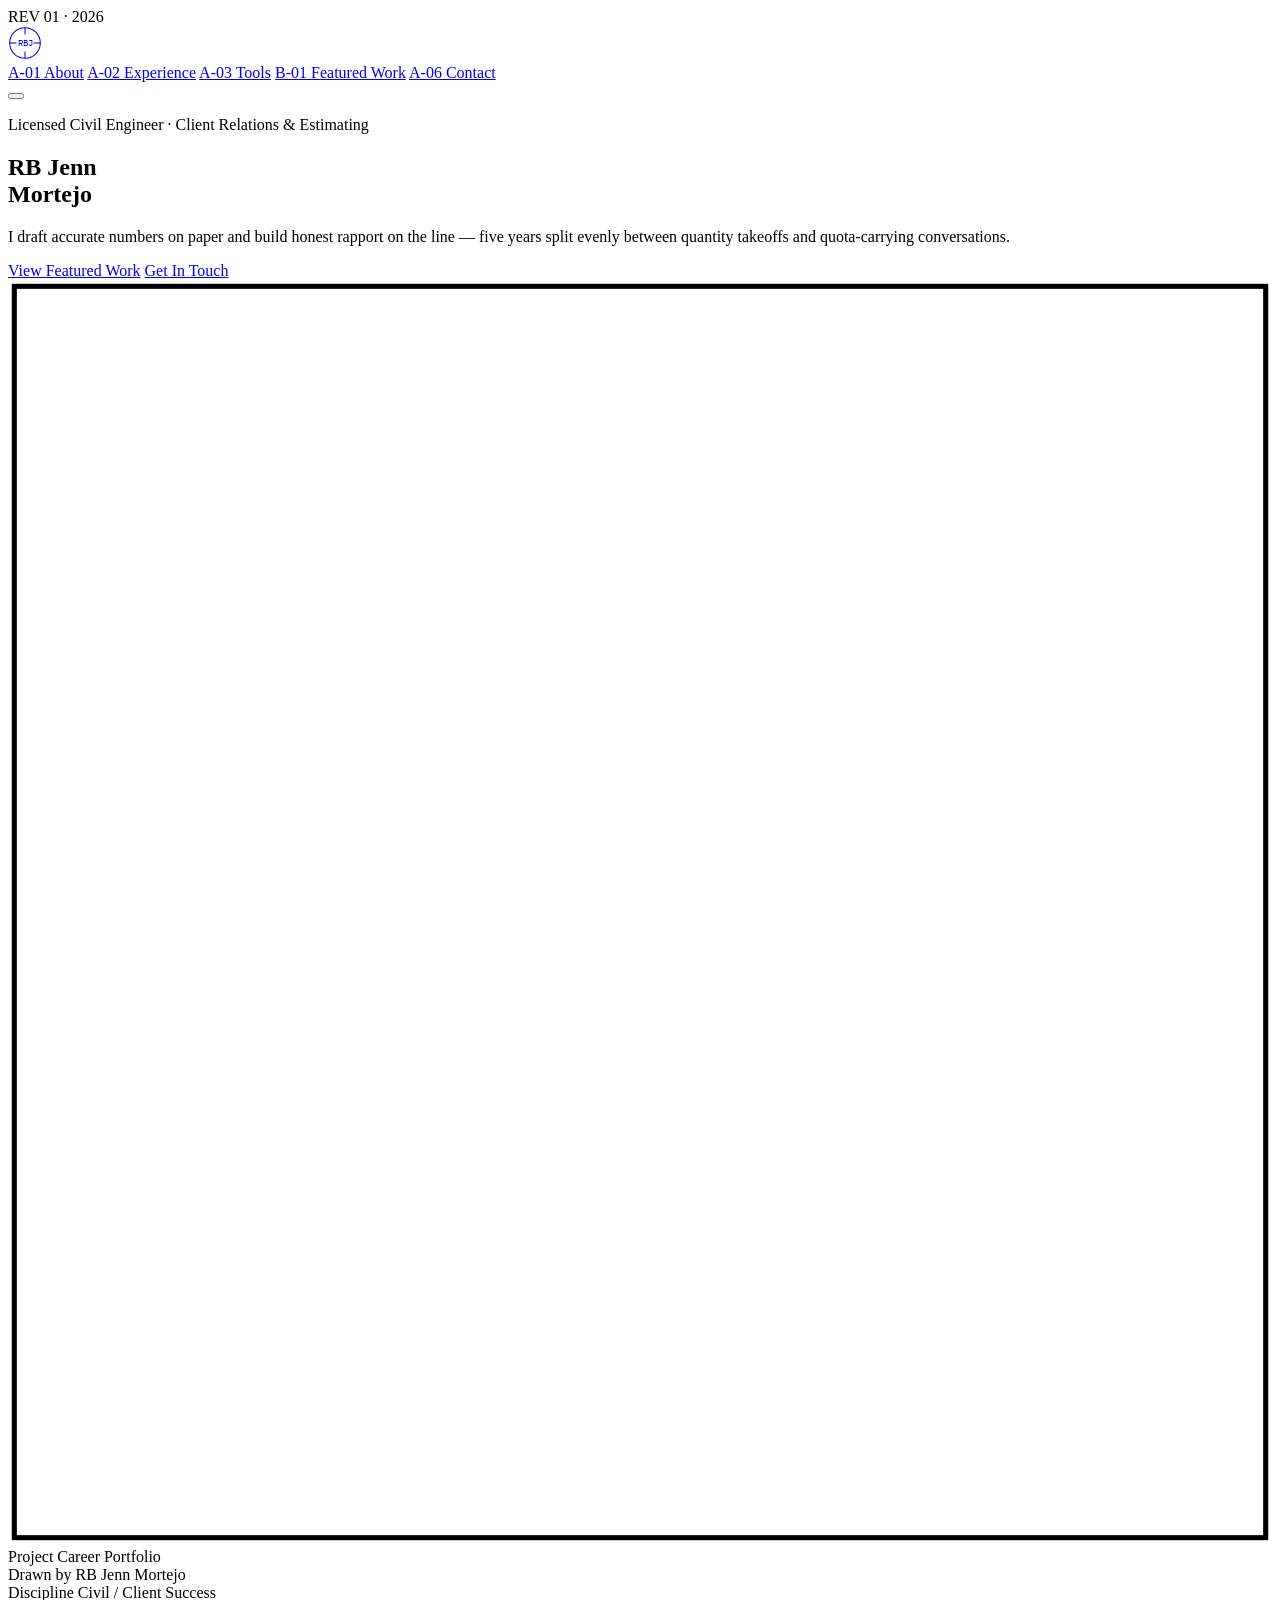
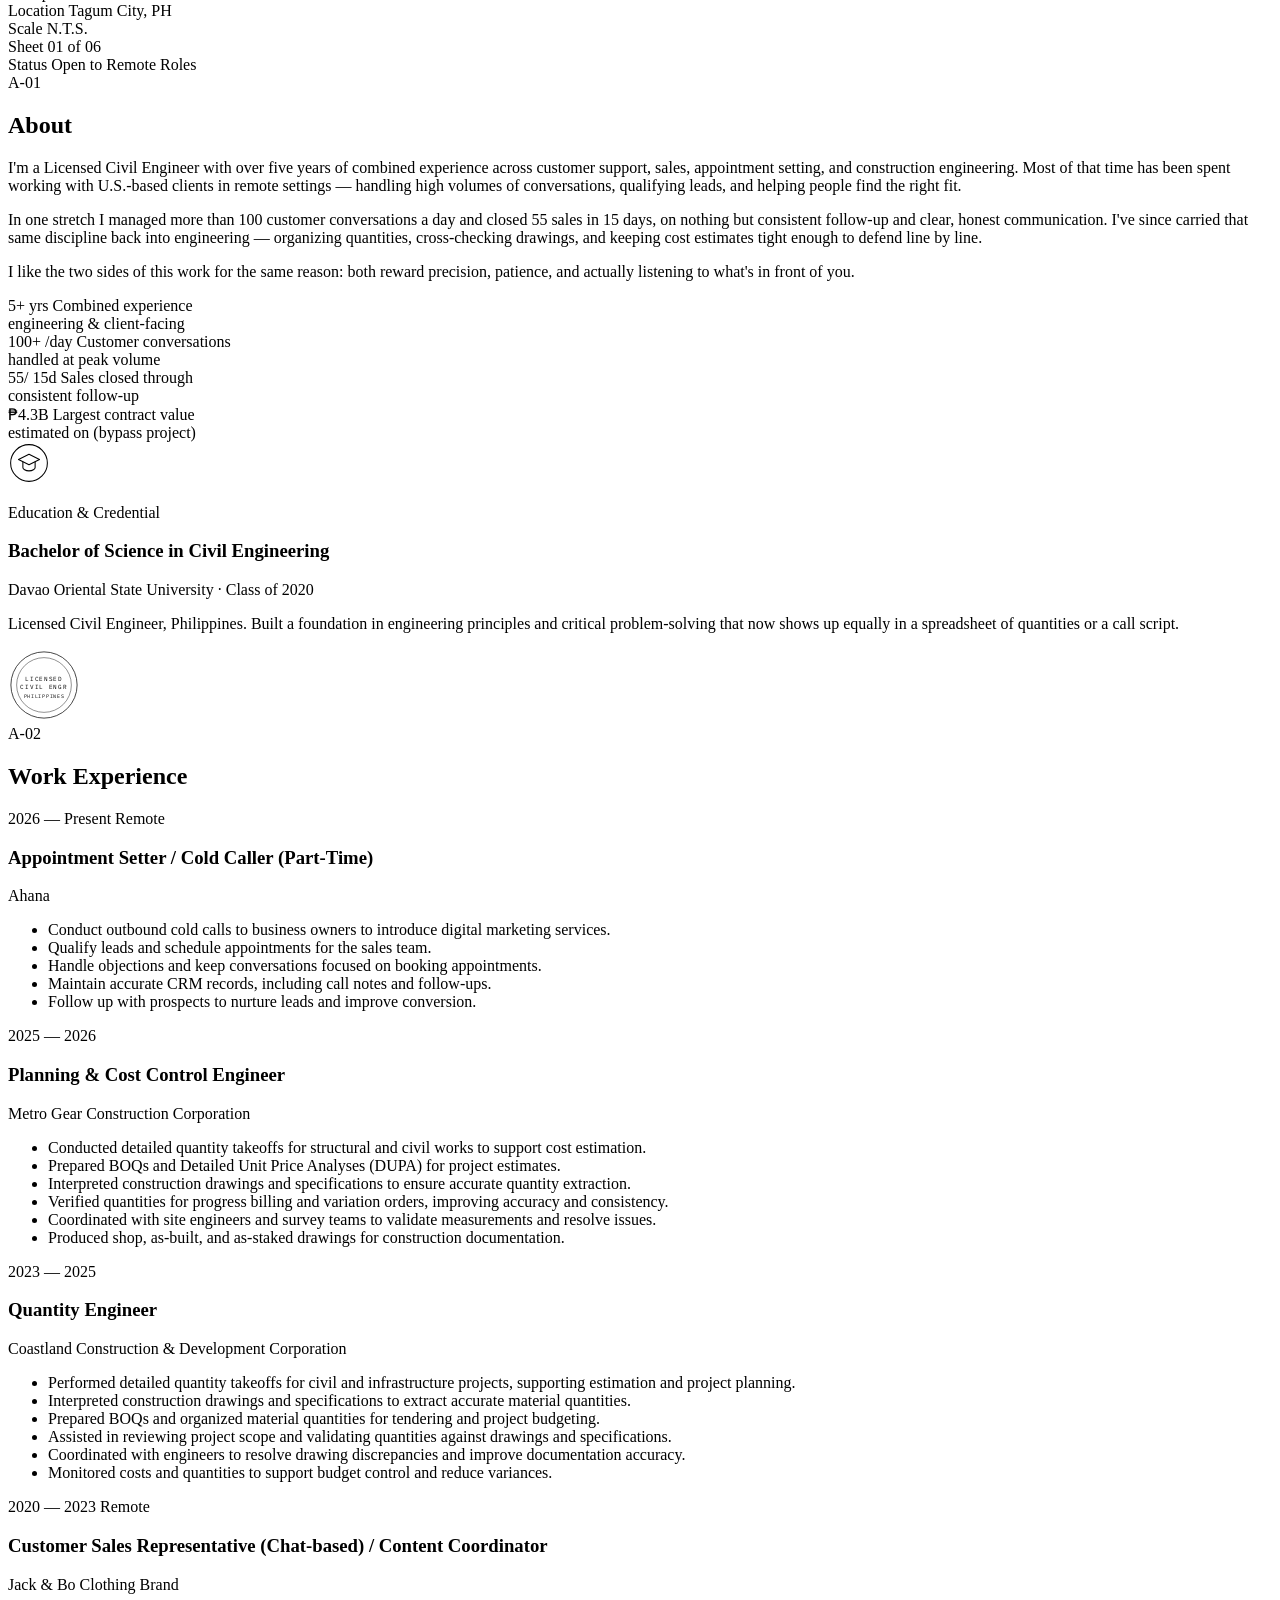
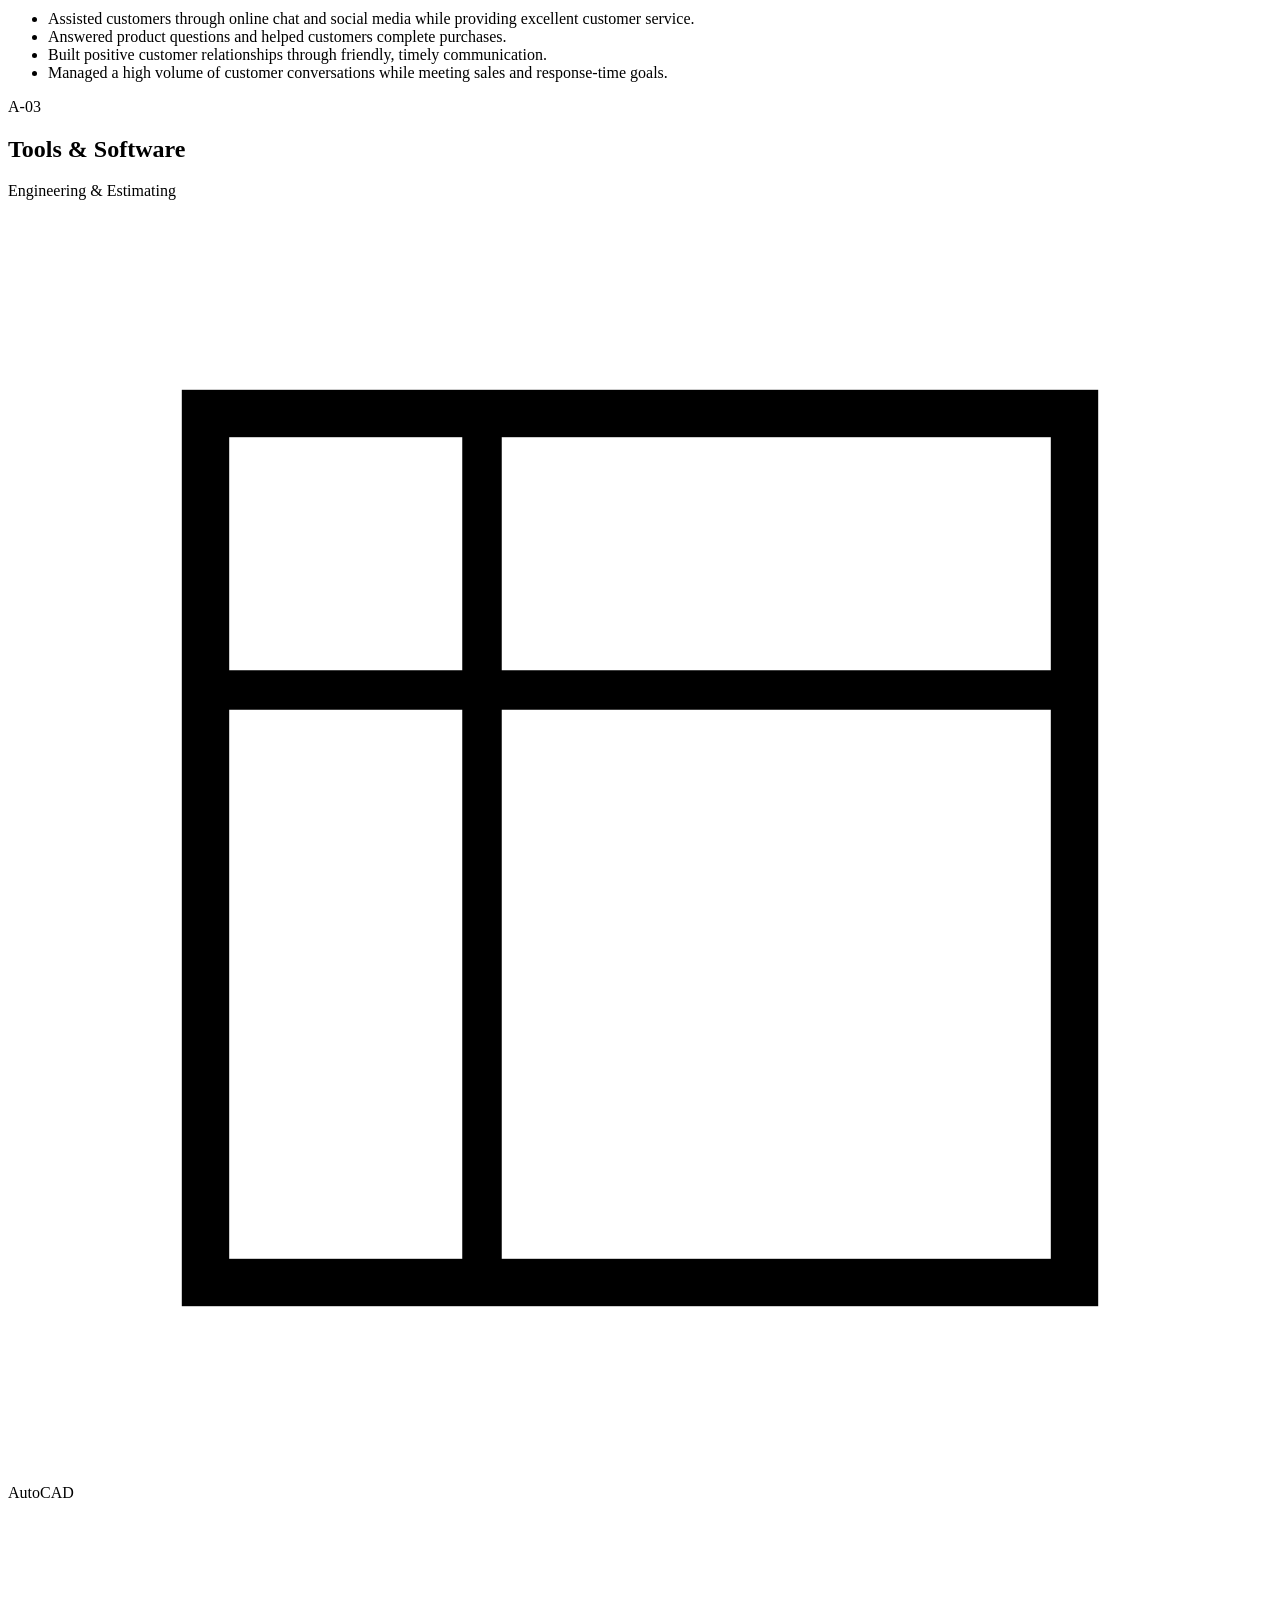
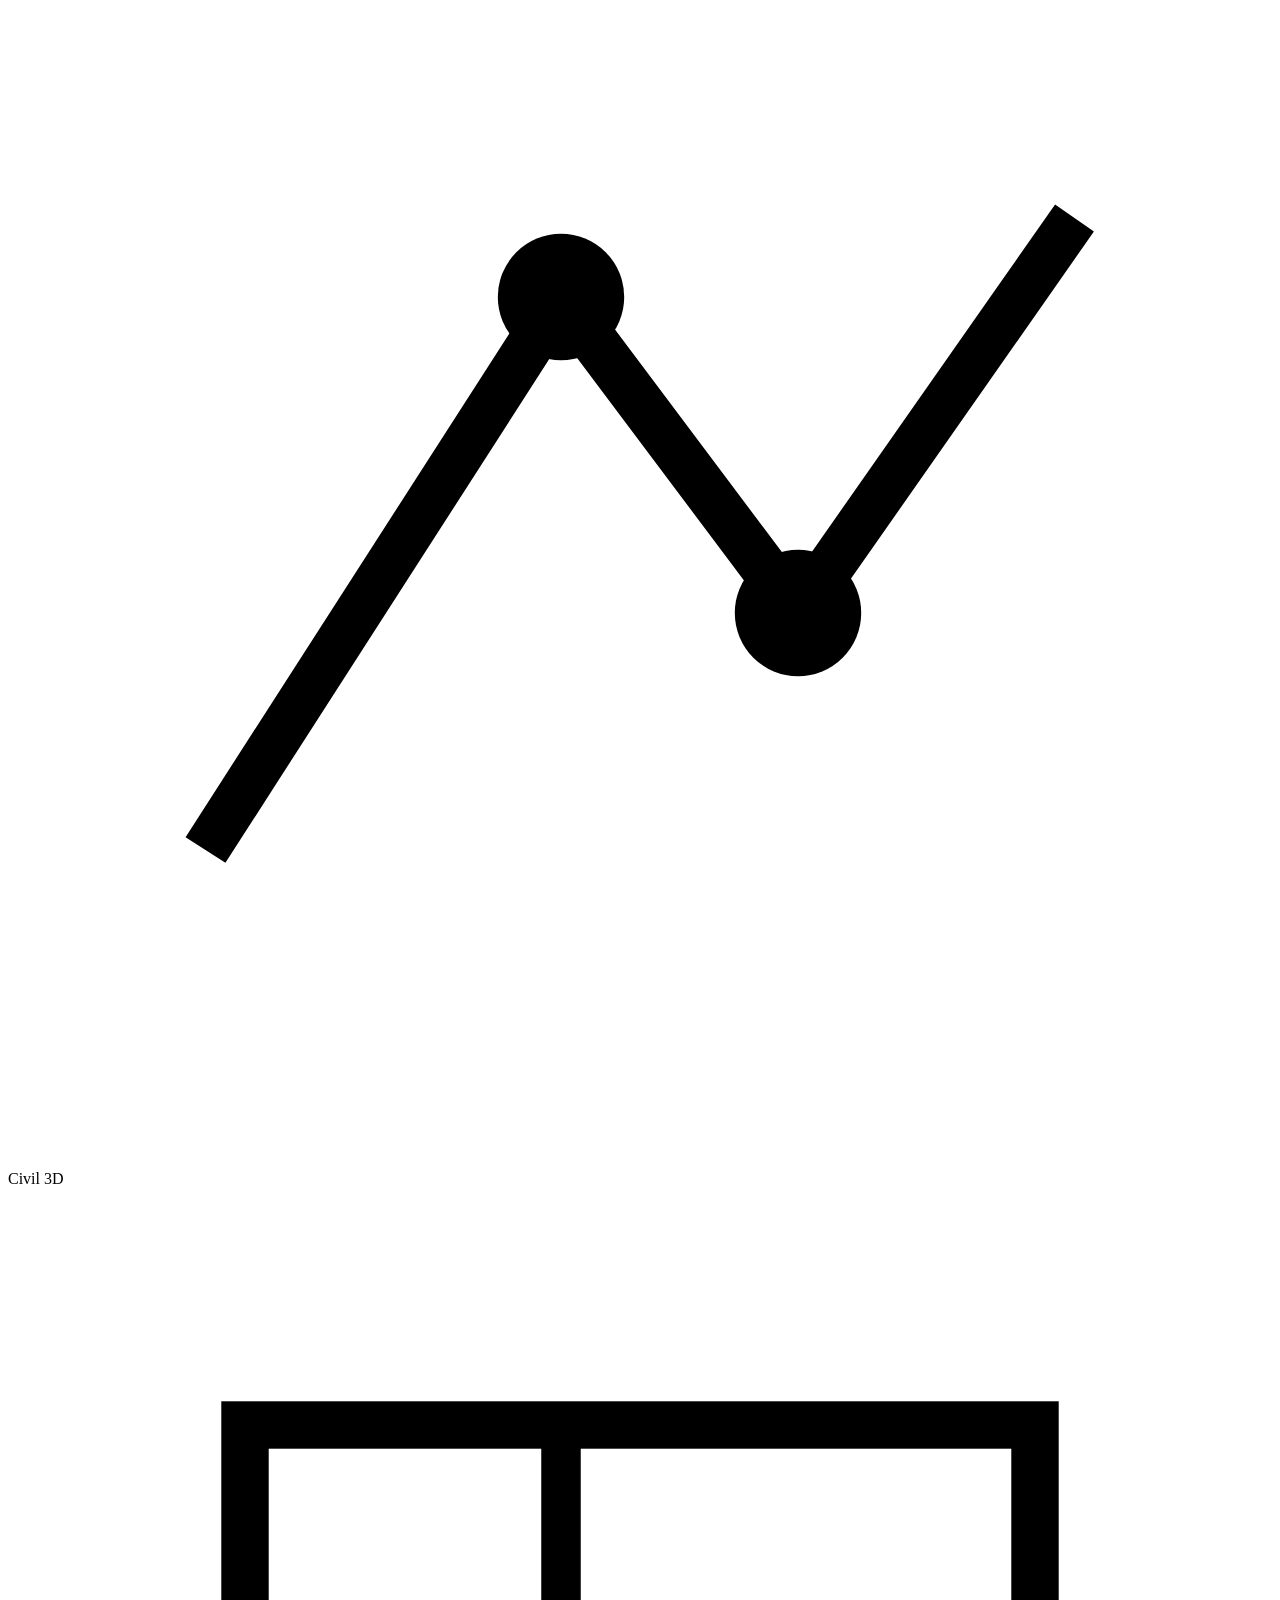
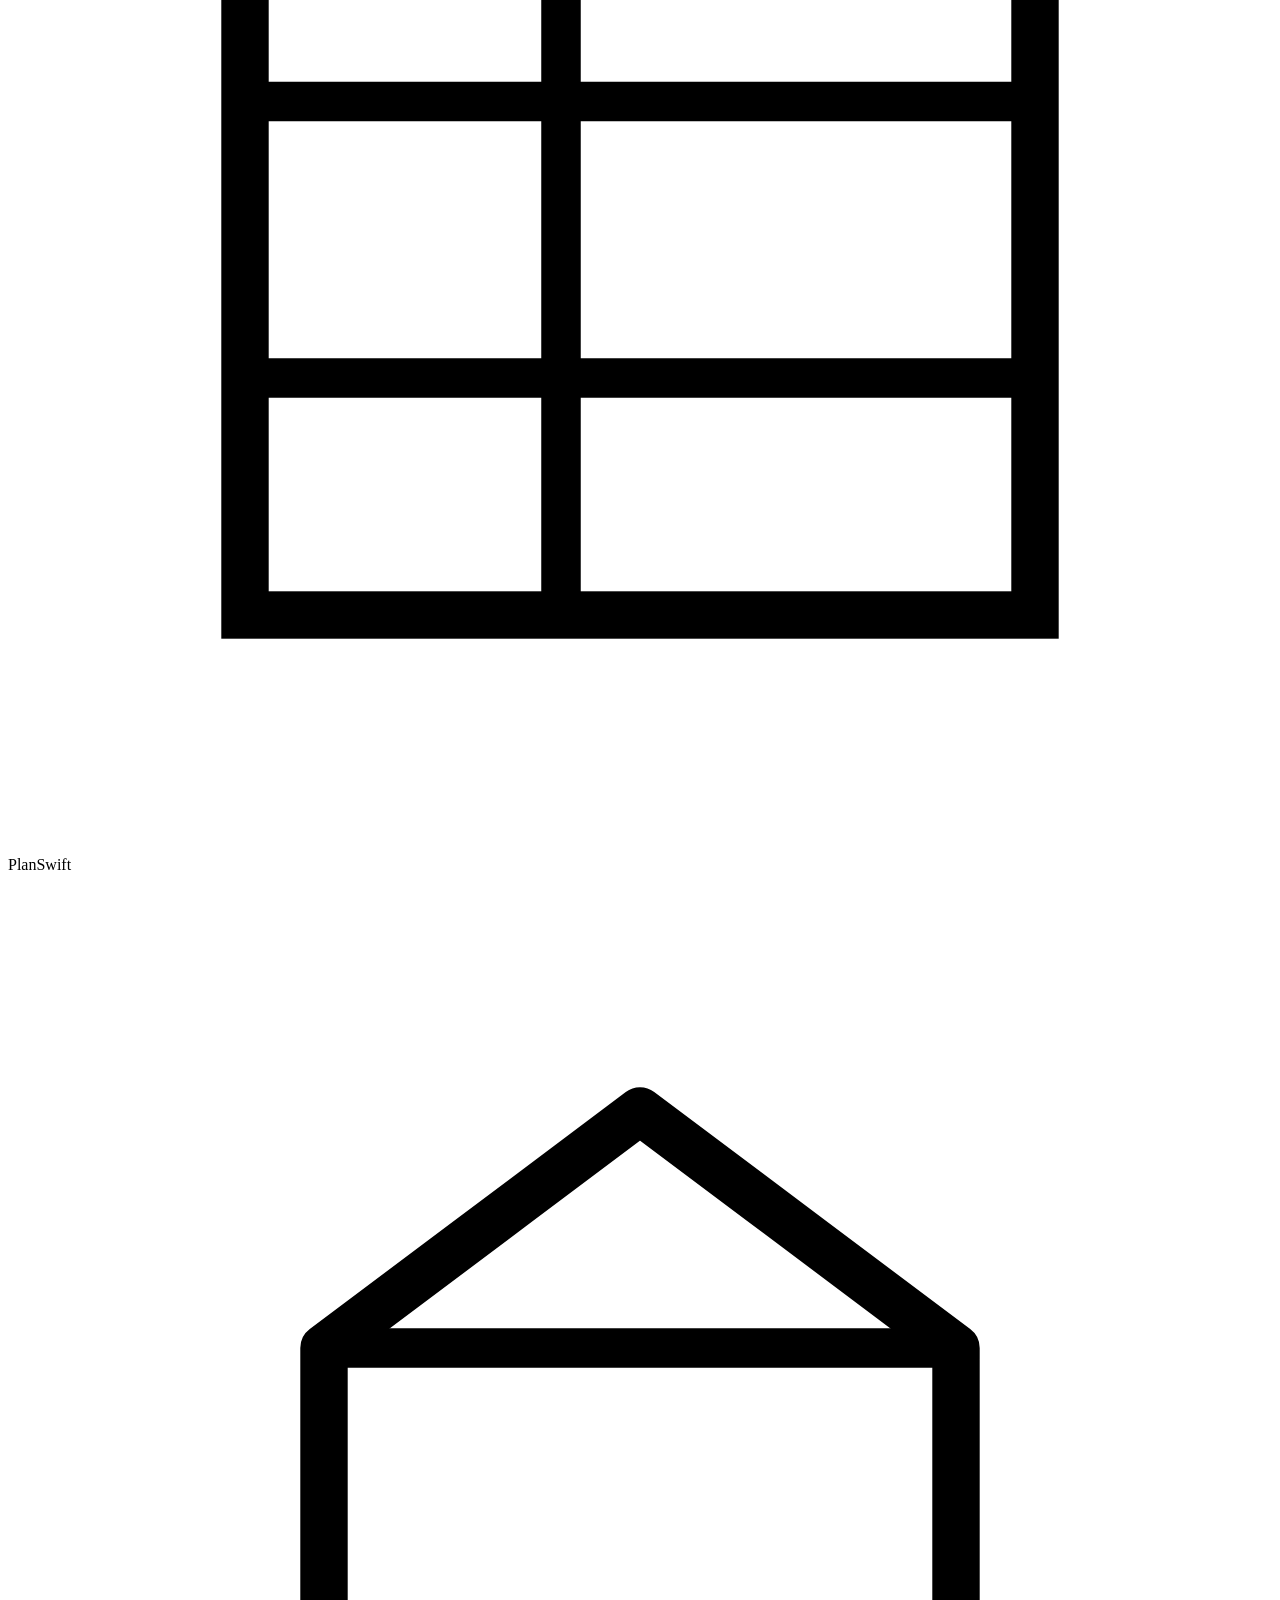
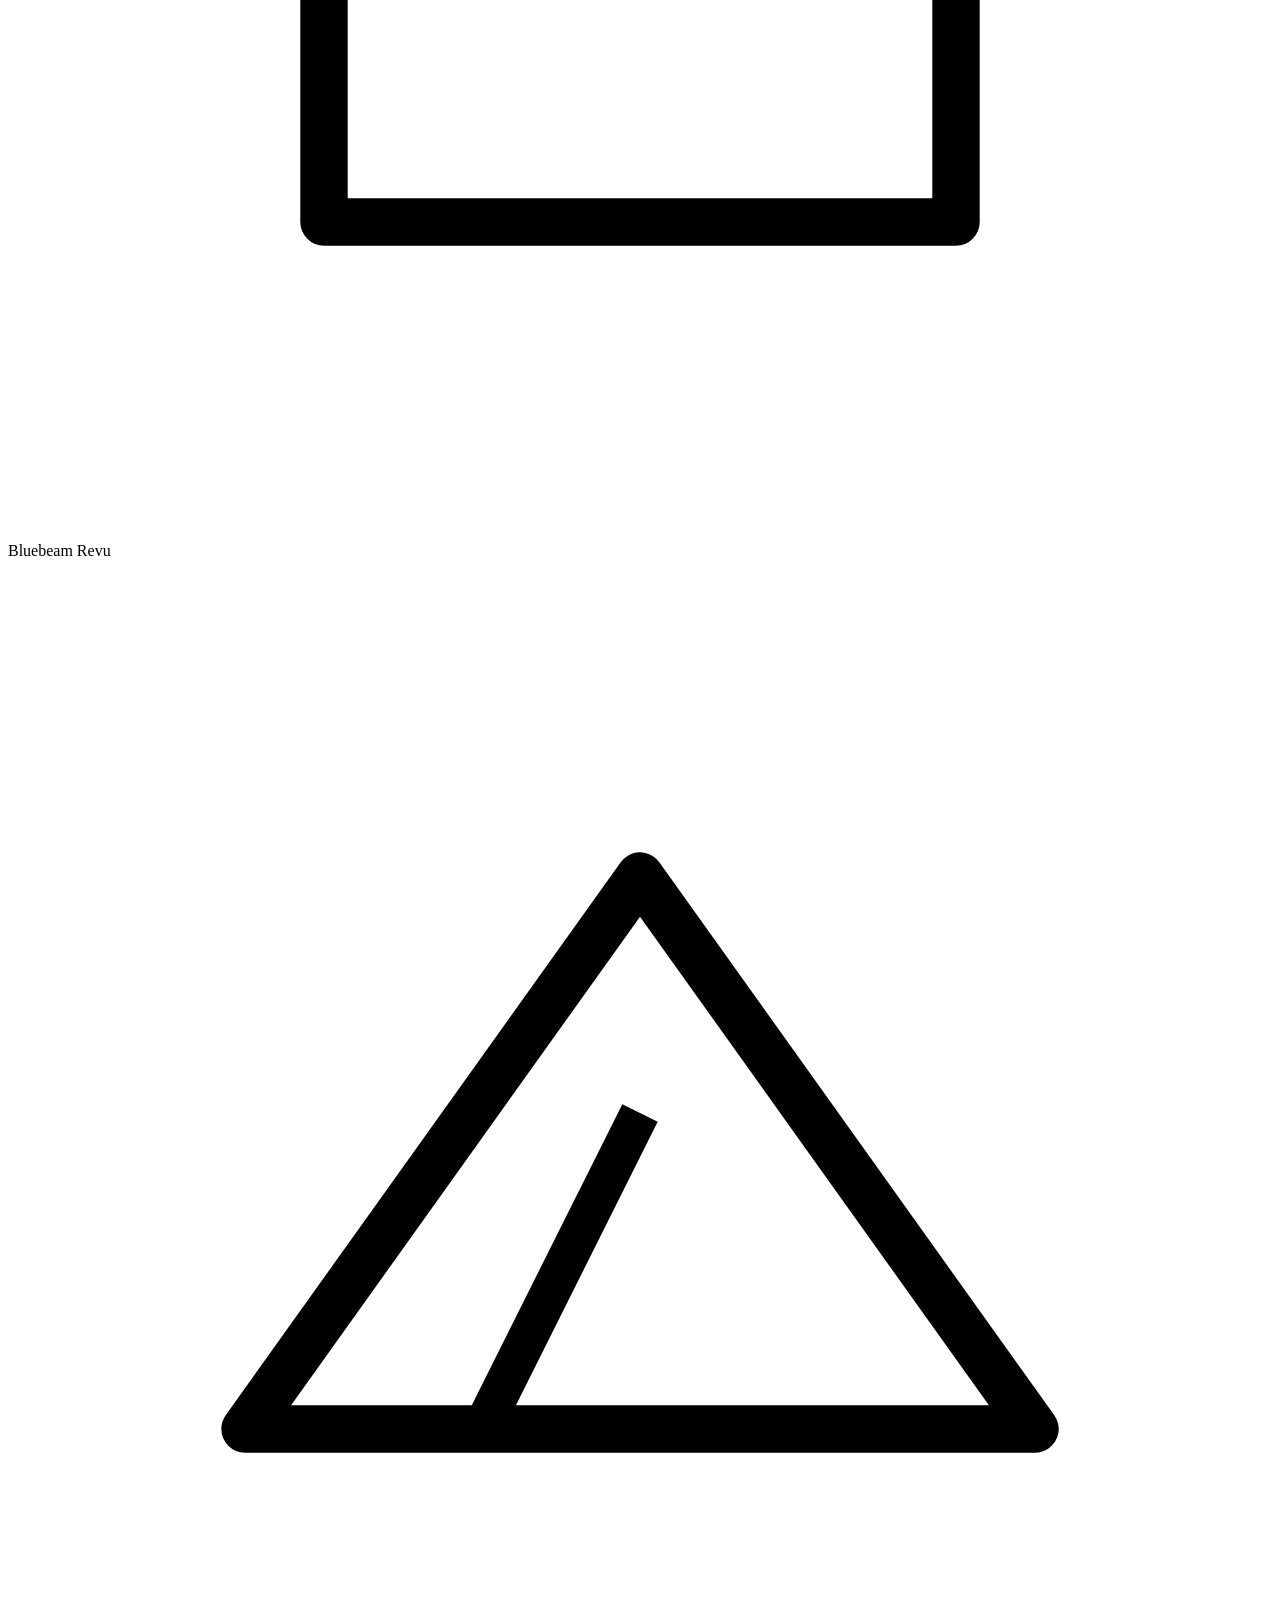
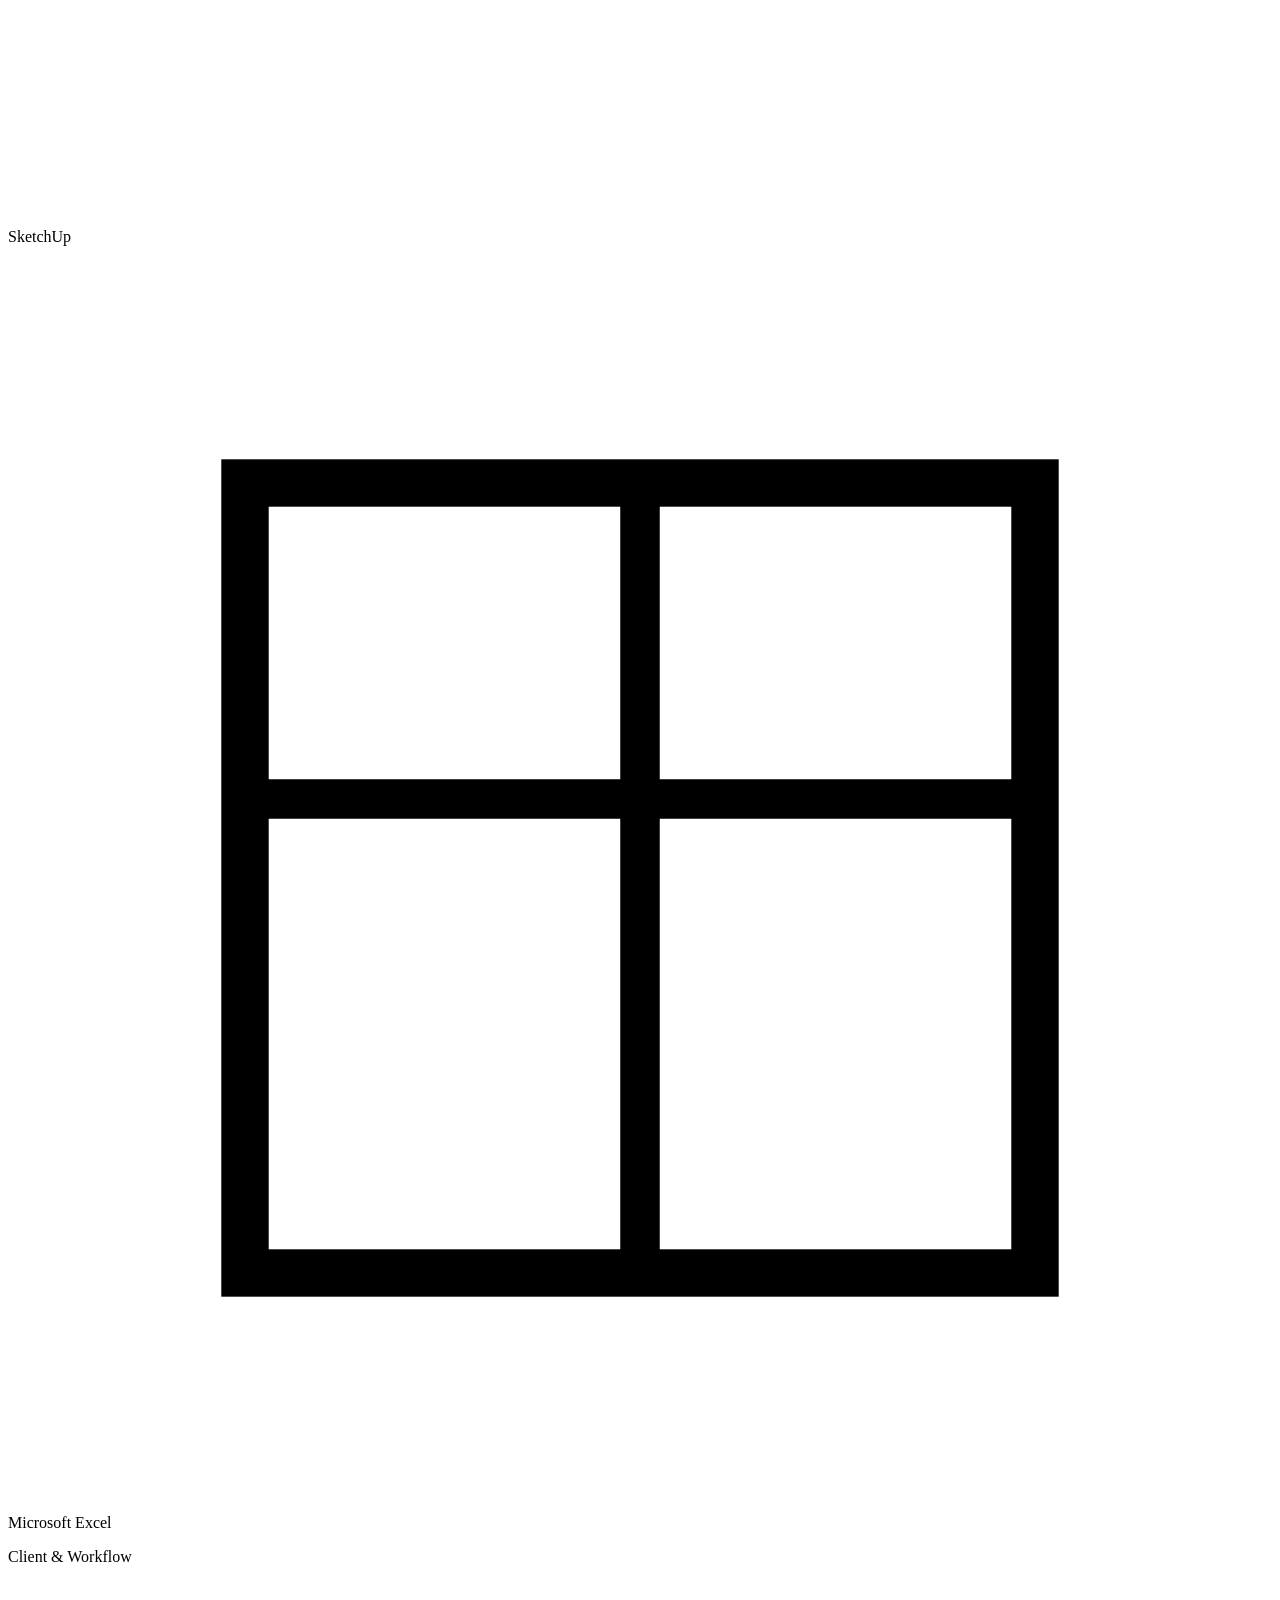
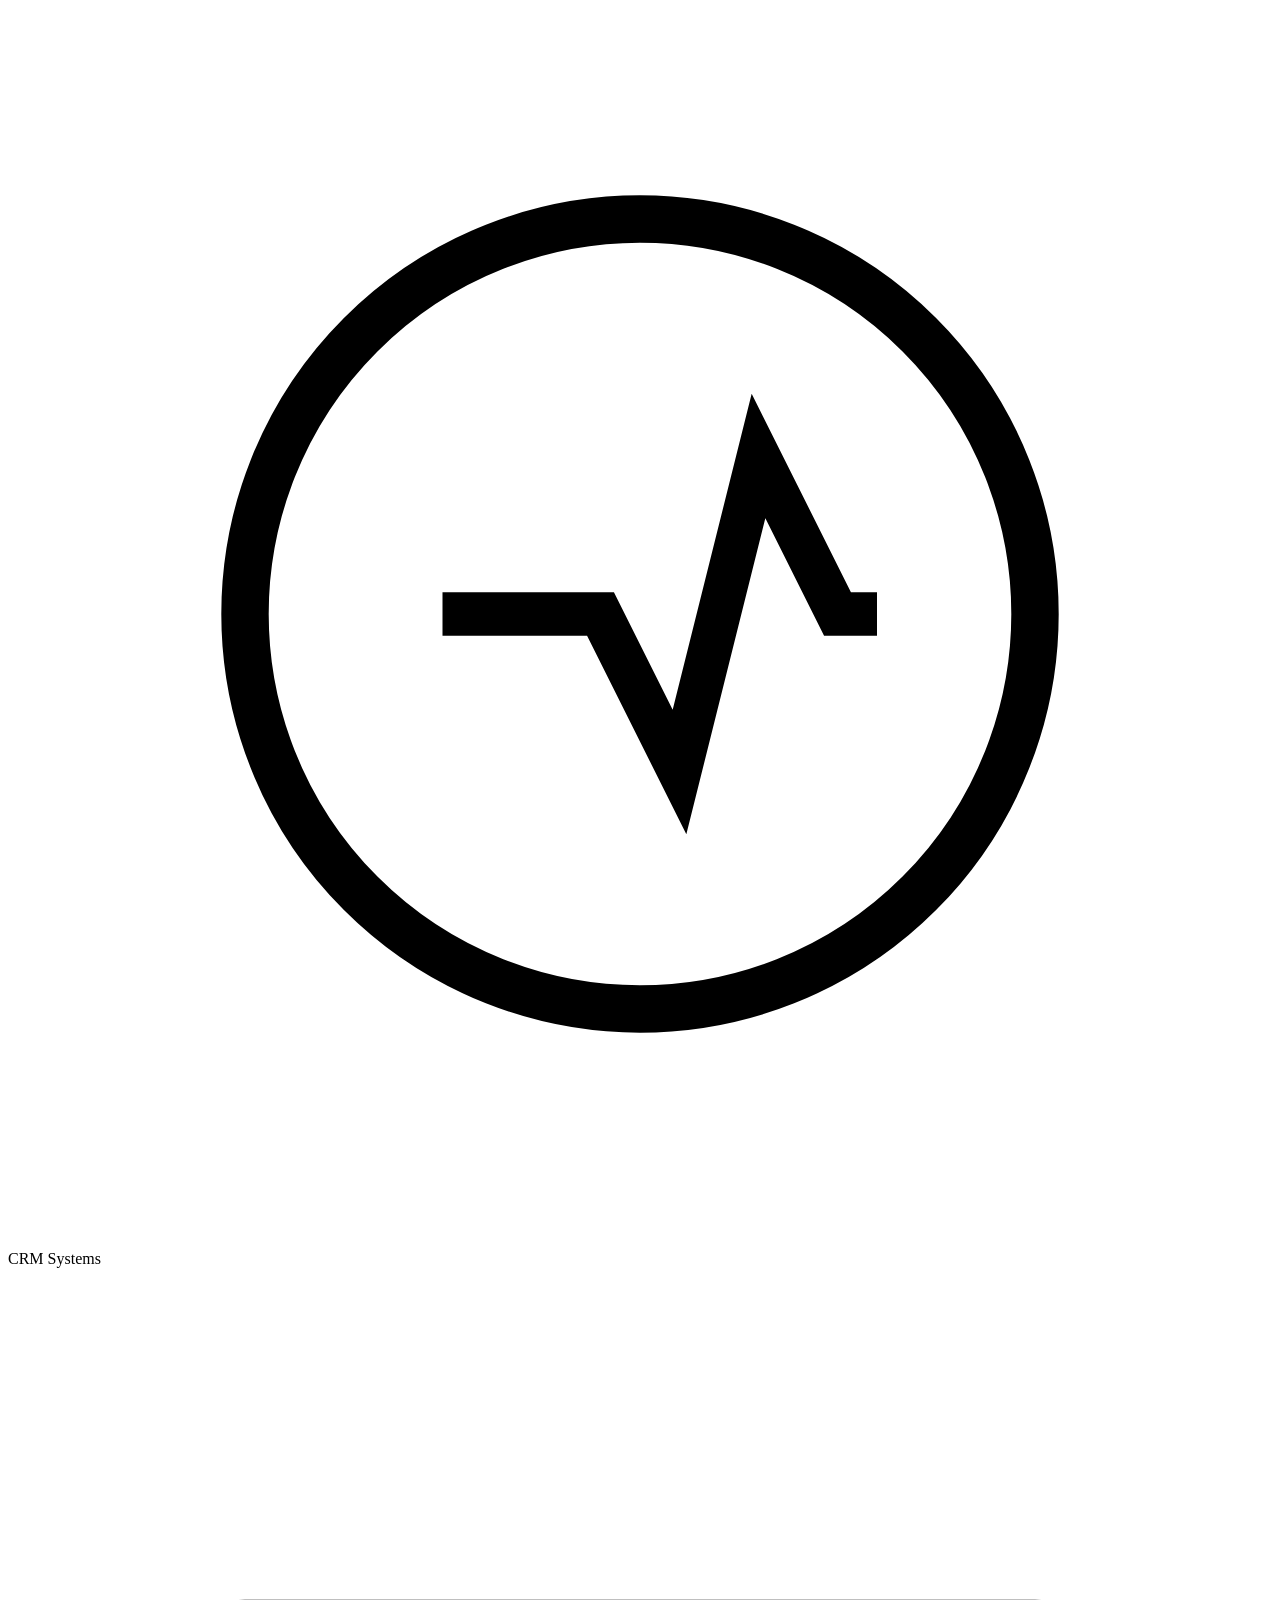
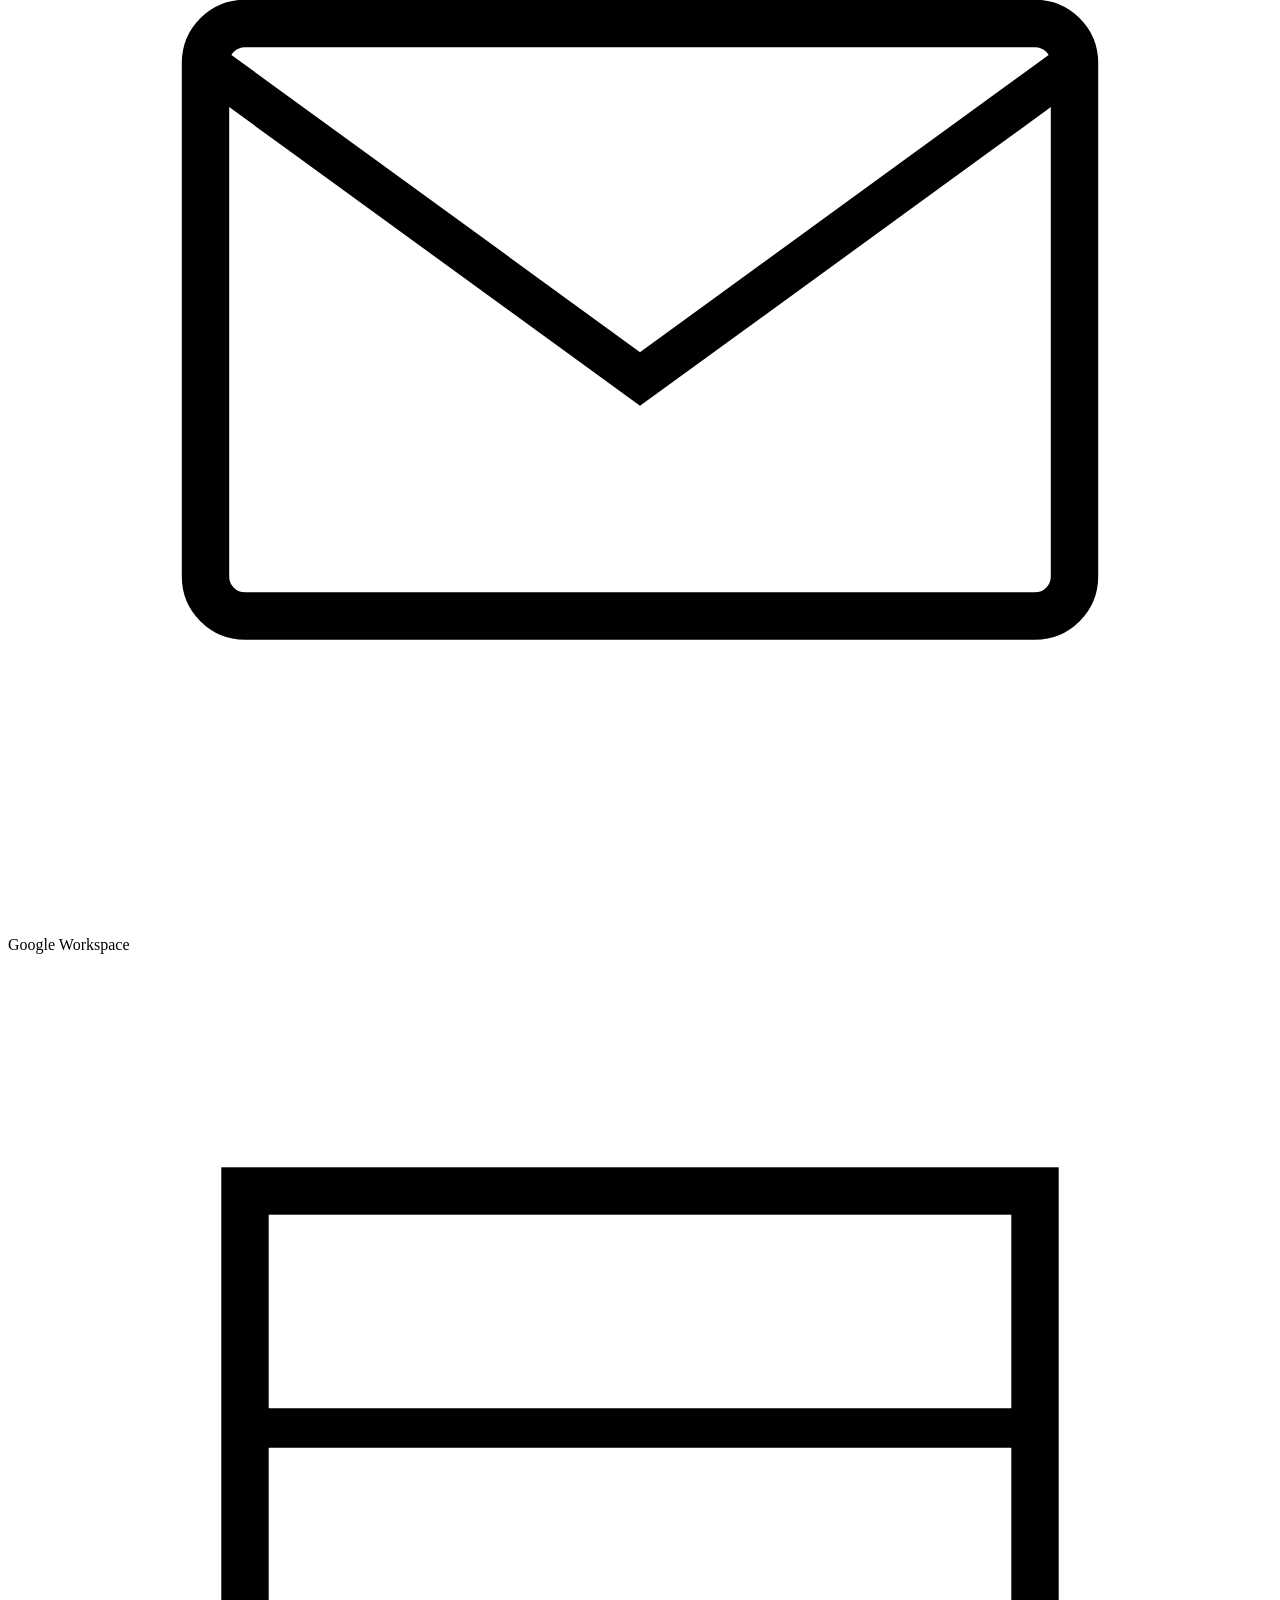
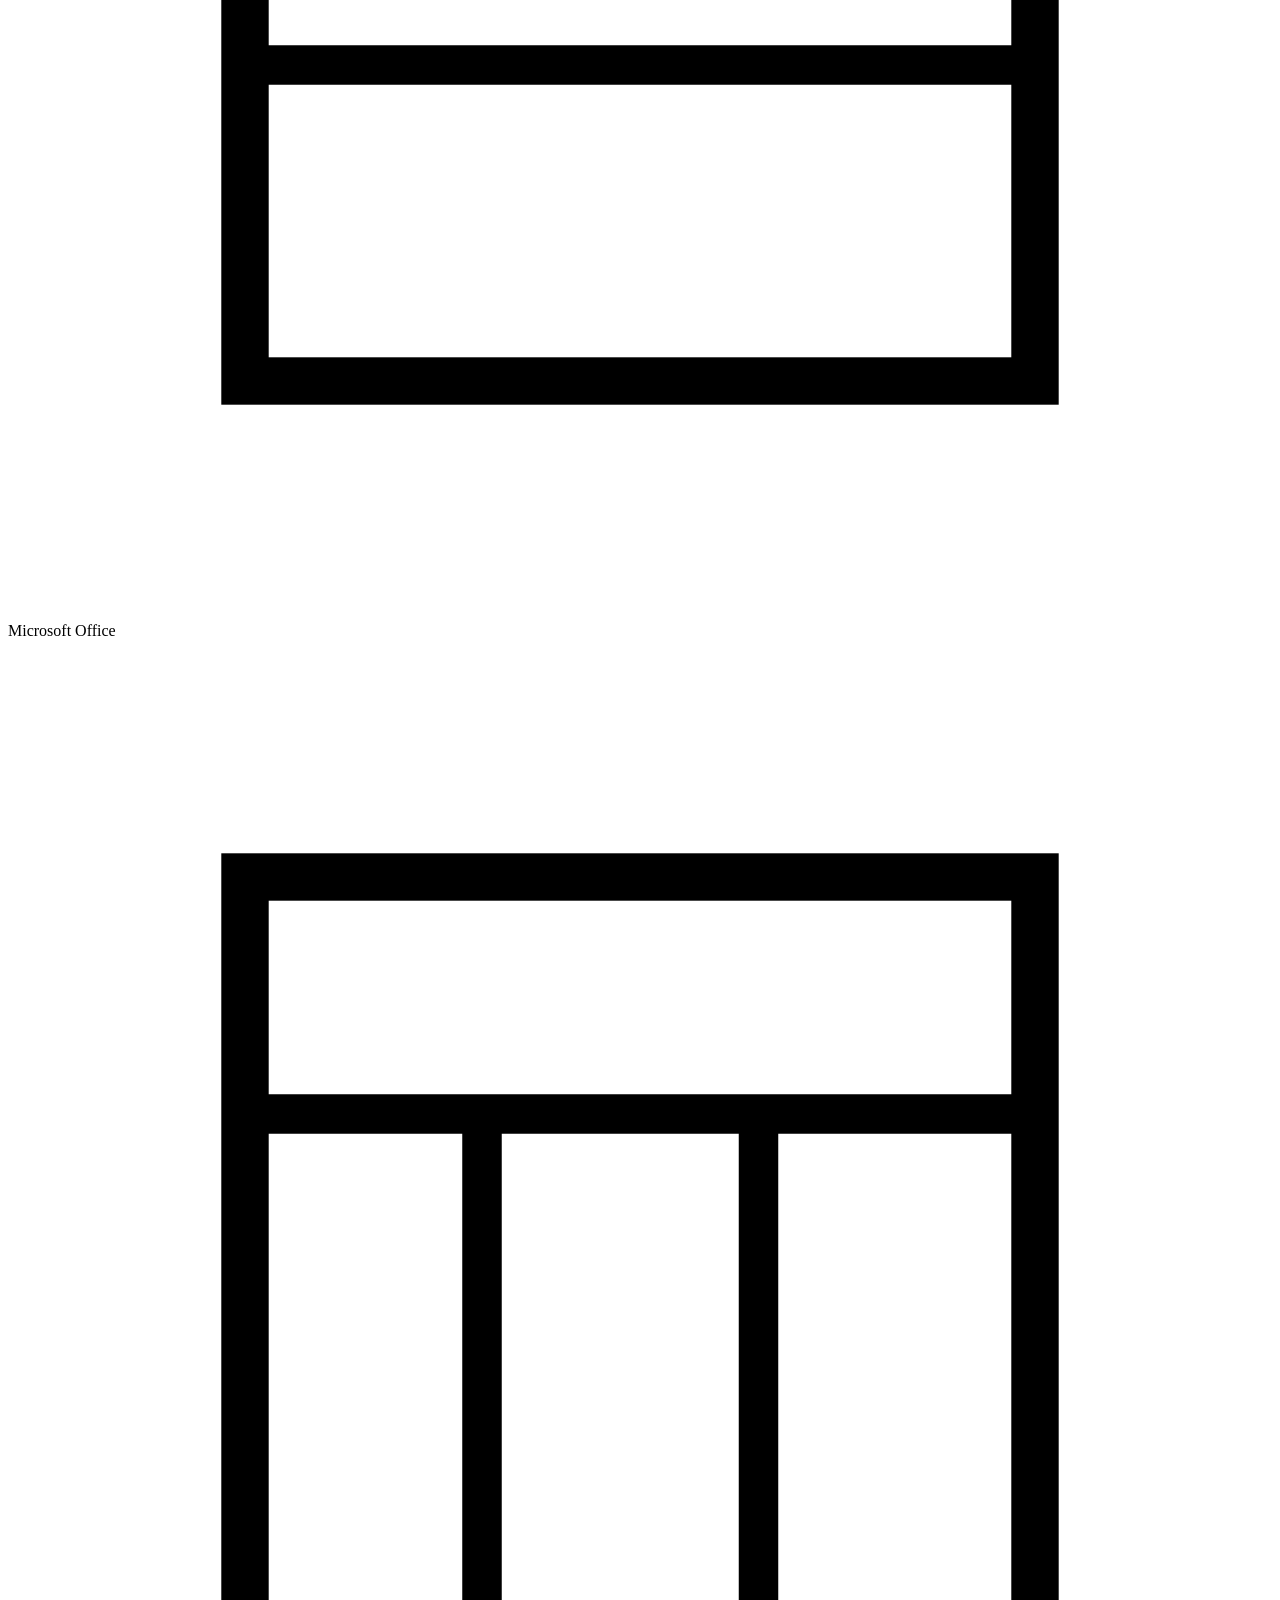
==== index.html @ 21725a1a "Create index.html" ====
<!DOCTYPE html>
<html lang="en">
<head>
<meta charset="UTF-8">
<meta name="viewport" content="width=device-width, initial-scale=1.0">
<title>RB Jenn Mortejo — Civil Engineer &amp; Client Relations</title>
<meta name="description" content="Portfolio of RB Jenn Mortejo — Licensed Civil Engineer and customer-facing specialist. Estimating, BOQs, appointment setting, and client relations.">
<link rel="preconnect" href="https://fonts.googleapis.com">
<link rel="preconnect" href="https://fonts.gstatic.com" crossorigin>
<link href="https://fonts.googleapis.com/css2?family=Space+Grotesk:wght@400;500;600;700&family=IBM+Plex+Sans:wght@400;500;600&family=IBM+Plex+Mono:wght@400;500;600&display=swap" rel="stylesheet">
<link rel="stylesheet" href="style.css">
</head>
<body>

<!-- Drafting frame overlay -->
<div class="frame" aria-hidden="true">
  <span class="frame__corner frame__corner--tl"></span>
  <span class="frame__corner frame__corner--tr"></span>
  <span class="frame__corner frame__corner--bl"></span>
  <span class="frame__corner frame__corner--br"></span>
  <span class="frame__rev">REV 01 &middot; 2026</span>
</div>

<!-- NAV -->
<header class="nav" id="nav">
  <a href="#home" class="nav__mark" aria-label="Home">
    <svg viewBox="0 0 40 40" width="34" height="34" aria-hidden="true">
      <circle cx="20" cy="20" r="18" fill="none" stroke="currentColor" stroke-width="1.2"/>
      <line x1="20" y1="2" x2="20" y2="10" stroke="currentColor" stroke-width="1.2"/>
      <line x1="20" y1="30" x2="20" y2="38" stroke="currentColor" stroke-width="1.2"/>
      <line x1="2" y1="20" x2="10" y2="20" stroke="currentColor" stroke-width="1.2"/>
      <line x1="30" y1="20" x2="38" y2="20" stroke="currentColor" stroke-width="1.2"/>
      <text x="20" y="24" text-anchor="middle" font-family="IBM Plex Mono" font-size="11" fill="currentColor">RBJ</text>
    </svg>
  </a>
  <nav class="nav__links" id="navLinks">
    <a href="#about"><span class="nav__code">A-01</span> About</a>
    <a href="#experience"><span class="nav__code">A-02</span> Experience</a>
    <a href="#skills"><span class="nav__code">A-03</span> Tools</a>
    <a href="#work"><span class="nav__code">B-01</span> Featured Work</a>
    <a href="#contact"><span class="nav__code">A-06</span> Contact</a>
  </nav>
  <button class="nav__toggle" id="navToggle" aria-label="Toggle navigation" aria-expanded="false">
    <span></span><span></span><span></span>
  </button>
</header>

<main>

  <!-- HERO -->
  <section class="hero" id="home">
    <div class="hero__grid" aria-hidden="true"></div>
    <div class="hero__inner">
      <div class="hero__lead">
        <p class="eyebrow">Licensed Civil Engineer &middot; Client Relations &amp; Estimating</p>
        <h1 class="hero__name">RB Jenn<br>Mortejo</h1>
        <p class="hero__tagline">I draft accurate numbers on paper and build honest rapport on the line — five years split evenly between quantity takeoffs and quota-carrying conversations.</p>
        <div class="hero__cta">
          <a href="#work" class="btn btn--primary">View Featured Work</a>
          <a href="#contact" class="btn btn--ghost">Get In Touch</a>
        </div>
      </div>

      <div class="titleblock" role="img" aria-label="Drawing title block with profile summary">
        <svg class="titleblock__border" viewBox="0 0 100 100" preserveAspectRatio="none" aria-hidden="true">
          <rect x="0.5" y="0.5" width="99" height="99" fill="none" stroke="currentColor" stroke-width="0.4" pathLength="100" class="draw-line"/>
        </svg>
        <div class="titleblock__row titleblock__row--title">
          <span class="titleblock__label">Project</span>
          <span class="titleblock__value">Career Portfolio</span>
        </div>
        <div class="titleblock__row">
          <span class="titleblock__label">Drawn by</span>
          <span class="titleblock__value">RB Jenn Mortejo</span>
        </div>
        <div class="titleblock__row">
          <span class="titleblock__label">Discipline</span>
          <span class="titleblock__value">Civil / Client Success</span>
        </div>
        <div class="titleblock__row">
          <span class="titleblock__label">Location</span>
          <span class="titleblock__value">Tagum City, PH</span>
        </div>
        <div class="titleblock__row">
          <span class="titleblock__label">Scale</span>
          <span class="titleblock__value">N.T.S.</span>
        </div>
        <div class="titleblock__row">
          <span class="titleblock__label">Sheet</span>
          <span class="titleblock__value">01 of 06</span>
        </div>
        <div class="titleblock__row titleblock__row--last">
          <span class="titleblock__label">Status</span>
          <span class="titleblock__value titleblock__value--tag">Open to Remote Roles</span>
        </div>
      </div>
    </div>
    <a href="#about" class="hero__scroll" aria-label="Scroll to about section">
      <span></span>
    </a>
  </section>

  <!-- ABOUT -->
  <section class="sheet" id="about" data-reveal>
    <div class="sheet__head">
      <span class="sheet__code">A-01</span>
      <h2 class="sheet__title">About</h2>
    </div>

    <div class="about__layout">
      <div class="about__text">
        <p>I'm a Licensed Civil Engineer with over five years of combined experience across customer support, sales, appointment setting, and construction engineering. Most of that time has been spent working with U.S.-based clients in remote settings — handling high volumes of conversations, qualifying leads, and helping people find the right fit.</p>
        <p>In one stretch I managed more than 100 customer conversations a day and closed 55 sales in 15 days, on nothing but consistent follow-up and clear, honest communication. I've since carried that same discipline back into engineering — organizing quantities, cross-checking drawings, and keeping cost estimates tight enough to defend line by line.</p>
        <p>I like the two sides of this work for the same reason: both reward precision, patience, and actually listening to what's in front of you.</p>
      </div>

      <div class="stat-strip">
        <div class="stat">
          <span class="stat__num">5<span class="stat__unit">+ yrs</span></span>
          <span class="stat__label">Combined experience<br>engineering &amp; client-facing</span>
        </div>
        <div class="stat">
          <span class="stat__num">100<span class="stat__unit">+ /day</span></span>
          <span class="stat__label">Customer conversations<br>handled at peak volume</span>
        </div>
        <div class="stat">
          <span class="stat__num">55<span class="stat__unit">/ 15d</span></span>
          <span class="stat__label">Sales closed through<br>consistent follow-up</span>
        </div>
        <div class="stat">
          <span class="stat__num">₱4.3<span class="stat__unit">B</span></span>
          <span class="stat__label">Largest contract value<br>estimated on (bypass project)</span>
        </div>
      </div>
    </div>

    <div class="education-card">
      <div class="education-card__icon" aria-hidden="true">
        <svg viewBox="0 0 48 48" width="42" height="42">
          <circle cx="24" cy="24" r="21" fill="none" stroke="currentColor" stroke-width="1.2"/>
          <path d="M24 14 L36 20 L24 26 L12 20 Z" fill="none" stroke="currentColor" stroke-width="1.2" stroke-linejoin="round"/>
          <path d="M17 22.5 V29 C17 31 20 33 24 33 C28 33 31 31 31 29 V22.5" fill="none" stroke="currentColor" stroke-width="1.2"/>
        </svg>
      </div>
      <div class="education-card__body">
        <p class="education-card__eyebrow">Education &amp; Credential</p>
        <h3>Bachelor of Science in Civil Engineering</h3>
        <p class="education-card__meta">Davao Oriental State University &middot; Class of 2020</p>
        <p class="education-card__desc">Licensed Civil Engineer, Philippines. Built a foundation in engineering principles and critical problem-solving that now shows up equally in a spreadsheet of quantities or a call script.</p>
      </div>
      <div class="education-card__seal" aria-hidden="true">
        <svg viewBox="0 0 100 100" width="72" height="72">
          <circle cx="50" cy="50" r="46" fill="none" stroke="currentColor" stroke-width="1"/>
          <circle cx="50" cy="50" r="38" fill="none" stroke="currentColor" stroke-width="0.6"/>
          <text x="50" y="44" text-anchor="middle" font-family="IBM Plex Mono" font-size="8" fill="currentColor" letter-spacing="1">LICENSED</text>
          <text x="50" y="56" text-anchor="middle" font-family="IBM Plex Mono" font-size="8" fill="currentColor" letter-spacing="1">CIVIL ENGR</text>
          <text x="50" y="68" text-anchor="middle" font-family="IBM Plex Mono" font-size="7" fill="currentColor" letter-spacing="1">PHILIPPINES</text>
        </svg>
      </div>
    </div>
  </section>

  <!-- EXPERIENCE -->
  <section class="sheet sheet--ink" id="experience" data-reveal>
    <div class="sheet__head">
      <span class="sheet__code">A-02</span>
      <h2 class="sheet__title">Work Experience</h2>
    </div>

    <div class="timeline">

      <article class="tl-item">
        <div class="tl-item__when">
          <span class="tl-item__years">2026 — Present</span>
          <span class="tl-item__tag">Remote</span>
        </div>
        <div class="tl-item__body">
          <h3>Appointment Setter / Cold Caller <span class="tl-item__part">(Part-Time)</span></h3>
          <p class="tl-item__org">Ahana</p>
          <ul>
            <li>Conduct outbound cold calls to business owners to introduce digital marketing services.</li>
            <li>Qualify leads and schedule appointments for the sales team.</li>
            <li>Handle objections and keep conversations focused on booking appointments.</li>
            <li>Maintain accurate CRM records, including call notes and follow-ups.</li>
            <li>Follow up with prospects to nurture leads and improve conversion.</li>
          </ul>
        </div>
      </article>

      <article class="tl-item">
        <div class="tl-item__when">
          <span class="tl-item__years">2025 — 2026</span>
        </div>
        <div class="tl-item__body">
          <h3>Planning &amp; Cost Control Engineer</h3>
          <p class="tl-item__org">Metro Gear Construction Corporation</p>
          <ul>
            <li>Conducted detailed quantity takeoffs for structural and civil works to support cost estimation.</li>
            <li>Prepared BOQs and Detailed Unit Price Analyses (DUPA) for project estimates.</li>
            <li>Interpreted construction drawings and specifications to ensure accurate quantity extraction.</li>
            <li>Verified quantities for progress billing and variation orders, improving accuracy and consistency.</li>
            <li>Coordinated with site engineers and survey teams to validate measurements and resolve issues.</li>
            <li>Produced shop, as-built, and as-staked drawings for construction documentation.</li>
          </ul>
        </div>
      </article>

      <article class="tl-item">
        <div class="tl-item__when">
          <span class="tl-item__years">2023 — 2025</span>
        </div>
        <div class="tl-item__body">
          <h3>Quantity Engineer</h3>
          <p class="tl-item__org">Coastland Construction &amp; Development Corporation</p>
          <ul>
            <li>Performed detailed quantity takeoffs for civil and infrastructure projects, supporting estimation and project planning.</li>
            <li>Interpreted construction drawings and specifications to extract accurate material quantities.</li>
            <li>Prepared BOQs and organized material quantities for tendering and project budgeting.</li>
            <li>Assisted in reviewing project scope and validating quantities against drawings and specifications.</li>
            <li>Coordinated with engineers to resolve drawing discrepancies and improve documentation accuracy.</li>
            <li>Monitored costs and quantities to support budget control and reduce variances.</li>
          </ul>
        </div>
      </article>

      <article class="tl-item">
        <div class="tl-item__when">
          <span class="tl-item__years">2020 — 2023</span>
          <span class="tl-item__tag">Remote</span>
        </div>
        <div class="tl-item__body">
          <h3>Customer Sales Representative <span class="tl-item__part">(Chat-based) / Content Coordinator</span></h3>
          <p class="tl-item__org">Jack &amp; Bo Clothing Brand</p>
          <ul>
            <li>Assisted customers through online chat and social media while providing excellent customer service.</li>
            <li>Answered product questions and helped customers complete purchases.</li>
            <li>Built positive customer relationships through friendly, timely communication.</li>
            <li>Managed a high volume of customer conversations while meeting sales and response-time goals.</li>
          </ul>
        </div>
      </article>

    </div>
  </section>

  <!-- SKILLS / TOOLS -->
  <section class="sheet" id="skills" data-reveal>
    <div class="sheet__head">
      <span class="sheet__code">A-03</span>
      <h2 class="sheet__title">Tools &amp; Software</h2>
    </div>

    <div class="tool-groups">
      <div class="tool-group">
        <p class="tool-group__label">Engineering &amp; Estimating</p>
        <div class="tool-grid">
          <div class="tool"><svg viewBox="0 0 32 32" class="tool__icon"><rect x="5" y="5" width="22" height="22" fill="none" stroke="currentColor" stroke-width="1.2"/><line x1="5" y1="12" x2="27" y2="12" stroke="currentColor" stroke-width="1"/><line x1="12" y1="5" x2="12" y2="27" stroke="currentColor" stroke-width="1"/></svg><span>AutoCAD</span></div>
          <div class="tool"><svg viewBox="0 0 32 32" class="tool__icon"><path d="M5 24 L14 10 L20 18 L27 8" fill="none" stroke="currentColor" stroke-width="1.2" stroke-linejoin="round"/><circle cx="14" cy="10" r="1.6" fill="currentColor"/><circle cx="20" cy="18" r="1.6" fill="currentColor"/></svg><span>Civil 3D</span></div>
          <div class="tool"><svg viewBox="0 0 32 32" class="tool__icon"><rect x="6" y="6" width="20" height="20" fill="none" stroke="currentColor" stroke-width="1.2"/><line x1="6" y1="13" x2="26" y2="13" stroke="currentColor" stroke-width="1"/><line x1="6" y1="20" x2="26" y2="20" stroke="currentColor" stroke-width="1"/><line x1="14" y1="6" x2="14" y2="26" stroke="currentColor" stroke-width="1"/></svg><span>PlanSwift</span></div>
          <div class="tool"><svg viewBox="0 0 32 32" class="tool__icon"><path d="M8 24 V12 L16 6 L24 12 V24 Z" fill="none" stroke="currentColor" stroke-width="1.2" stroke-linejoin="round"/><line x1="8" y1="12" x2="24" y2="12" stroke="currentColor" stroke-width="1"/></svg><span>Bluebeam Revu</span></div>
          <div class="tool"><svg viewBox="0 0 32 32" class="tool__icon"><path d="M6 22 L16 8 L26 22 Z" fill="none" stroke="currentColor" stroke-width="1.2" stroke-linejoin="round"/><line x1="12" y1="22" x2="16" y2="14" stroke="currentColor" stroke-width="1"/></svg><span>SketchUp</span></div>
          <div class="tool"><svg viewBox="0 0 32 32" class="tool__icon"><rect x="6" y="6" width="20" height="20" fill="none" stroke="currentColor" stroke-width="1.2"/><line x1="6" y1="14" x2="26" y2="14" stroke="currentColor" stroke-width="1"/><line x1="16" y1="6" x2="16" y2="26" stroke="currentColor" stroke-width="1"/></svg><span>Microsoft Excel</span></div>
        </div>
      </div>

      <div class="tool-group">
        <p class="tool-group__label">Client &amp; Workflow</p>
        <div class="tool-grid">
          <div class="tool"><svg viewBox="0 0 32 32" class="tool__icon"><circle cx="16" cy="16" r="10" fill="none" stroke="currentColor" stroke-width="1.2"/><path d="M11 16 h4 l2 4 2-8 2 4 h1" fill="none" stroke="currentColor" stroke-width="1.1"/></svg><span>CRM Systems</span></div>
          <div class="tool"><svg viewBox="0 0 32 32" class="tool__icon"><rect x="5" y="9" width="22" height="15" rx="1" fill="none" stroke="currentColor" stroke-width="1.2"/><path d="M5 10 L16 18 L27 10" fill="none" stroke="currentColor" stroke-width="1.1"/></svg><span>Google Workspace</span></div>
          <div class="tool"><svg viewBox="0 0 32 32" class="tool__icon"><rect x="6" y="6" width="20" height="20" fill="none" stroke="currentColor" stroke-width="1.2"/><line x1="6" y1="12" x2="26" y2="12" stroke="currentColor" stroke-width="1"/><line x1="6" y1="18" x2="26" y2="18" stroke="currentColor" stroke-width="1"/></svg><span>Microsoft Office</span></div>
          <div class="tool"><svg viewBox="0 0 32 32" class="tool__icon"><rect x="6" y="6" width="20" height="20" fill="none" stroke="currentColor" stroke-width="1.2"/><line x1="6" y1="12" x2="26" y2="12" stroke="currentColor" stroke-width="1"/><line x1="12" y1="12" x2="12" y2="26" stroke="currentColor" stroke-width="1"/><line x1="19" y1="12" x2="19" y2="26" stroke="currentColor" stroke-width="1"/></svg><span>Google Sheets</span></div>
          <div class="tool"><svg viewBox="0 0 32 32" class="tool__icon"><path d="M16 5 L19 13 L27 13 L20.5 18 L23 26 L16 21 L9 26 L11.5 18 L5 13 L13 13 Z" fill="none" stroke="currentColor" stroke-width="1.1" stroke-linejoin="round"/></svg><span>AI Tools</span></div>
          <div class="tool"><svg viewBox="0 0 32 32" class="tool__icon"><circle cx="13" cy="13" r="7" fill="none" stroke="currentColor" stroke-width="1.2"/><circle cx="20" cy="20" r="7" fill="none" stroke="currentColor" stroke-width="1.2"/></svg><span>Canva</span></div>
          <div class="tool"><svg viewBox="0 0 32 32" class="tool__icon"><rect x="5" y="9" width="17" height="14" rx="1" fill="none" stroke="currentColor" stroke-width="1.2"/><path d="M22 13 L27 10 V22 L22 19 Z" fill="none" stroke="currentColor" stroke-width="1.1" stroke-linejoin="round"/></svg><span>CapCut</span></div>
        </div>
      </div>
    </div>
  </section>

  <!-- FEATURED WORK -->
  <section class="sheet sheet--ink" id="work" data-reveal>
    <div class="sheet__head">
      <span class="sheet__code">B</span>
      <h2 class="sheet__title">Featured Work</h2>
    </div>
    <p class="sheet__intro">A selection of estimating and quantity-surveying work — from a multi-purpose barangay hall to a billion-peso bypass. Each project below reflects real bills of quantities and unit-price analyses prepared for tendering and cost control.</p>

    <div class="work-grid">

      <article class="project project--feature">
        <div class="project__art" aria-hidden="true">
          <svg viewBox="0 0 320 200">
            <rect x="20" y="60" width="280" height="120" fill="none" stroke="currentColor" stroke-width="1"/>
            <line x1="20" y1="60" x2="160" y2="20" stroke="currentColor" stroke-width="1"/>
            <line x1="300" y1="60" x2="160" y2="20" stroke="currentColor" stroke-width="1"/>
            <line x1="20" y1="180" x2="20" y2="60" stroke="currentColor" stroke-width="1"/>
            <g stroke="currentColor" stroke-width="0.6">
              <line x1="60" y1="90" x2="60" y2="130"/><line x1="45" y1="110" x2="75" y2="110"/>
              <line x1="130" y1="90" x2="130" y2="130"/><line x1="115" y1="110" x2="145" y2="110"/>
              <line x1="200" y1="90" x2="200" y2="130"/><line x1="185" y1="110" x2="215" y2="110"/>
              <line x1="260" y1="90" x2="260" y2="130"/><line x1="245" y1="110" x2="275" y2="110"/>
            </g>
            <line x1="20" y1="150" x2="300" y2="150" stroke="currentColor" stroke-width="0.5" stroke-dasharray="2 3"/>
          </svg>
        </div>
        <div class="project__body">
          <p class="project__kicker">Sheet B-01</p>
          <h3>Construction of Tagum Fish Market</h3>
          <p class="project__amount">₱137,000,000</p>
          <p class="project__desc">Prepared a detailed Bill of Materials for building works, including sanitary and plumbing systems, fixtures, pipes, fittings, and related components — organized to support accurate material estimation and overall cost planning.</p>
          <div class="project__tags"><span>Bill of Materials</span><span>Plumbing &amp; Sanitary</span></div>
        </div>
      </article>

      <article class="project">
        <div class="project__art" aria-hidden="true">
          <svg viewBox="0 0 320 200">
            <rect x="40" y="30" width="240" height="140" fill="none" stroke="currentColor" stroke-width="1"/>
            <line x1="40" y1="100" x2="280" y2="100" stroke="currentColor" stroke-width="0.8"/>
            <g stroke="currentColor" stroke-width="0.6">
              <line x1="80" y1="30" x2="80" y2="170"/>
              <line x1="140" y1="30" x2="140" y2="170"/>
              <line x1="200" y1="30" x2="200" y2="170"/>
              <line x1="240" y1="30" x2="240" y2="170"/>
            </g>
          </svg>
        </div>
        <div class="project__body">
          <p class="project__kicker">Sheet B-02</p>
          <h3>2-Storey, 12-Classroom School Building</h3>
          <p class="project__amount">₱50,000,000</p>
          <p class="project__desc">Comprehensive Bill of Quantities covering earthworks, reinforced concrete, masonry, finishing, and MEP works — organized by section, with materials, labor, equipment, and mark-ups for budgeting.</p>
          <div class="project__tags"><span>Full BOQ</span><span>MEP</span></div>
        </div>
      </article>

      <article class="project">
        <div class="project__art" aria-hidden="true">
          <svg viewBox="0 0 320 200">
            <rect x="70" y="60" width="180" height="110" fill="none" stroke="currentColor" stroke-width="1"/>
            <polyline points="70,60 160,25 250,60" fill="none" stroke="currentColor" stroke-width="1"/>
            <line x1="130" y1="90" x2="130" y2="170" stroke="currentColor" stroke-width="0.6"/>
            <line x1="190" y1="90" x2="190" y2="170" stroke="currentColor" stroke-width="0.6"/>
            <rect x="95" y="120" width="24" height="50" fill="none" stroke="currentColor" stroke-width="0.6"/>
          </svg>
        </div>
        <div class="project__body">
          <p class="project__kicker">Sheet B-03</p>
          <h3>Multi-Purpose Building — Design &amp; Construction</h3>
          <p class="project__amount">₱2,270,000</p>
          <p class="project__desc">Full estimating package from site development plan through ground floor layout, including Bill of Quantities and Detailed Unit Price Analysis for a community multi-purpose building.</p>
          <div class="project__tags"><span>DUPA</span><span>Site Plan</span></div>
        </div>
      </article>

      <article class="project project--feature">
        <div class="project__art" aria-hidden="true">
          <svg viewBox="0 0 320 200">
            <line x1="10" y1="150" x2="310" y2="150" stroke="currentColor" stroke-width="1.2"/>
            <path d="M40 150 V110 M100 150 V90 M160 150 V80 M220 150 V90 M280 150 V110" stroke="currentColor" stroke-width="0.8" fill="none"/>
            <path d="M40 110 Q 160 40 280 110" fill="none" stroke="currentColor" stroke-width="1"/>
            <line x1="0" y1="160" x2="320" y2="160" stroke="currentColor" stroke-width="0.5" stroke-dasharray="2 3"/>
          </svg>
        </div>
        <div class="project__body">
          <p class="project__kicker">Sheet B-04</p>
          <h3>Davao City Bypass Construction Project</h3>
          <p class="project__amount">₱4,300,000,000</p>
          <p class="project__desc">Detailed cost breakdowns for reinforcing steel bars and structural concrete — materials, labor, and equipment derived from measured quantities and standard production rates, covering a 60-meter bridge section.</p>
          <div class="project__tags"><span>Structural DUPA</span><span>Bridge Works</span></div>
        </div>
      </article>

    </div>
  </section>

  <!-- CONTACT -->
  <section class="sheet contact" id="contact" data-reveal>
    <div class="sheet__head">
      <span class="sheet__code">A-06</span>
      <h2 class="sheet__title">Let's Work Together</h2>
    </div>

    <div class="contact__layout">
      <div class="contact__intro">
        <p>Whether you need someone who can pick up the phone and close, or someone who can pick apart a set of drawings and defend every line of a BOQ — I'm glad to talk it through.</p>
        <a href="mailto:mortejorbjenn@gmail.com" class="btn btn--primary">mortejorbjenn@gmail.com</a>
      </div>

      <div class="titleblock titleblock--contact">
        <svg class="titleblock__border" viewBox="0 0 100 100" preserveAspectRatio="none" aria-hidden="true">
          <rect x="0.5" y="0.5" width="99" height="99" fill="none" stroke="currentColor" stroke-width="0.4"/>
        </svg>
        <div class="titleblock__row">
          <span class="titleblock__label">Address</span>
          <span class="titleblock__value">La Filipina, Tagum City, PH</span>
        </div>
        <div class="titleblock__row">
          <span class="titleblock__label">Phone</span>
          <span class="titleblock__value"><a href="tel:+639261152564">+63 926 115 2564</a></span>
        </div>
        <div class="titleblock__row">
          <span class="titleblock__label">Email</span>
          <span class="titleblock__value"><a href="mailto:mortejorbjenn@gmail.com">mortejorbjenn@gmail.com</a></span>
        </div>
        <div class="titleblock__row titleblock__row--last">
          <span class="titleblock__label">LinkedIn</span>
          <span class="titleblock__value"><a href="https://linkedin.com/in/rb-jenn-5491933a3" target="_blank" rel="noopener">rb-jenn-5491933a3</a></span>
        </div>
      </div>
    </div>
  </section>

</main>

<footer class="footer">
  <p>End of set &middot; 06 sheets &middot; Drawn by RB Jenn Mortejo, © 2026</p>
</footer>

<script src="script.js"></script>
</body>
</html>
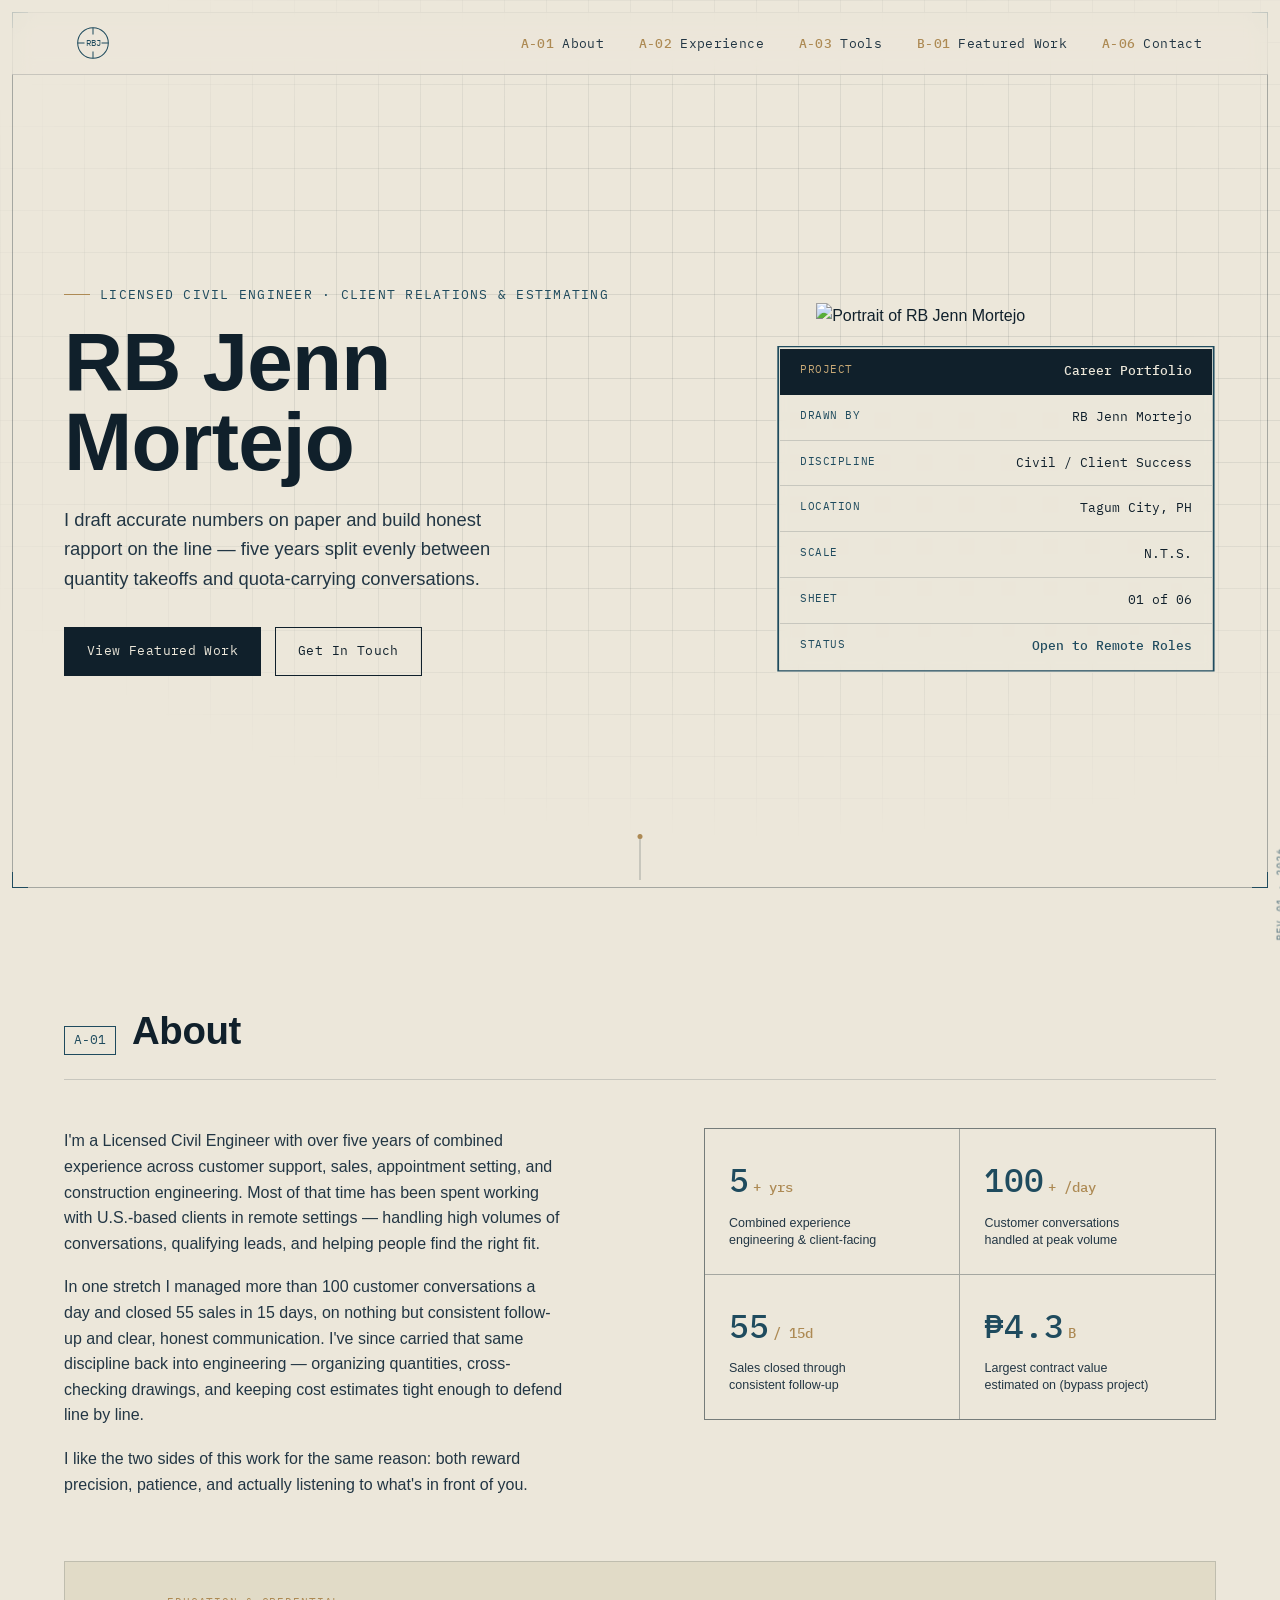
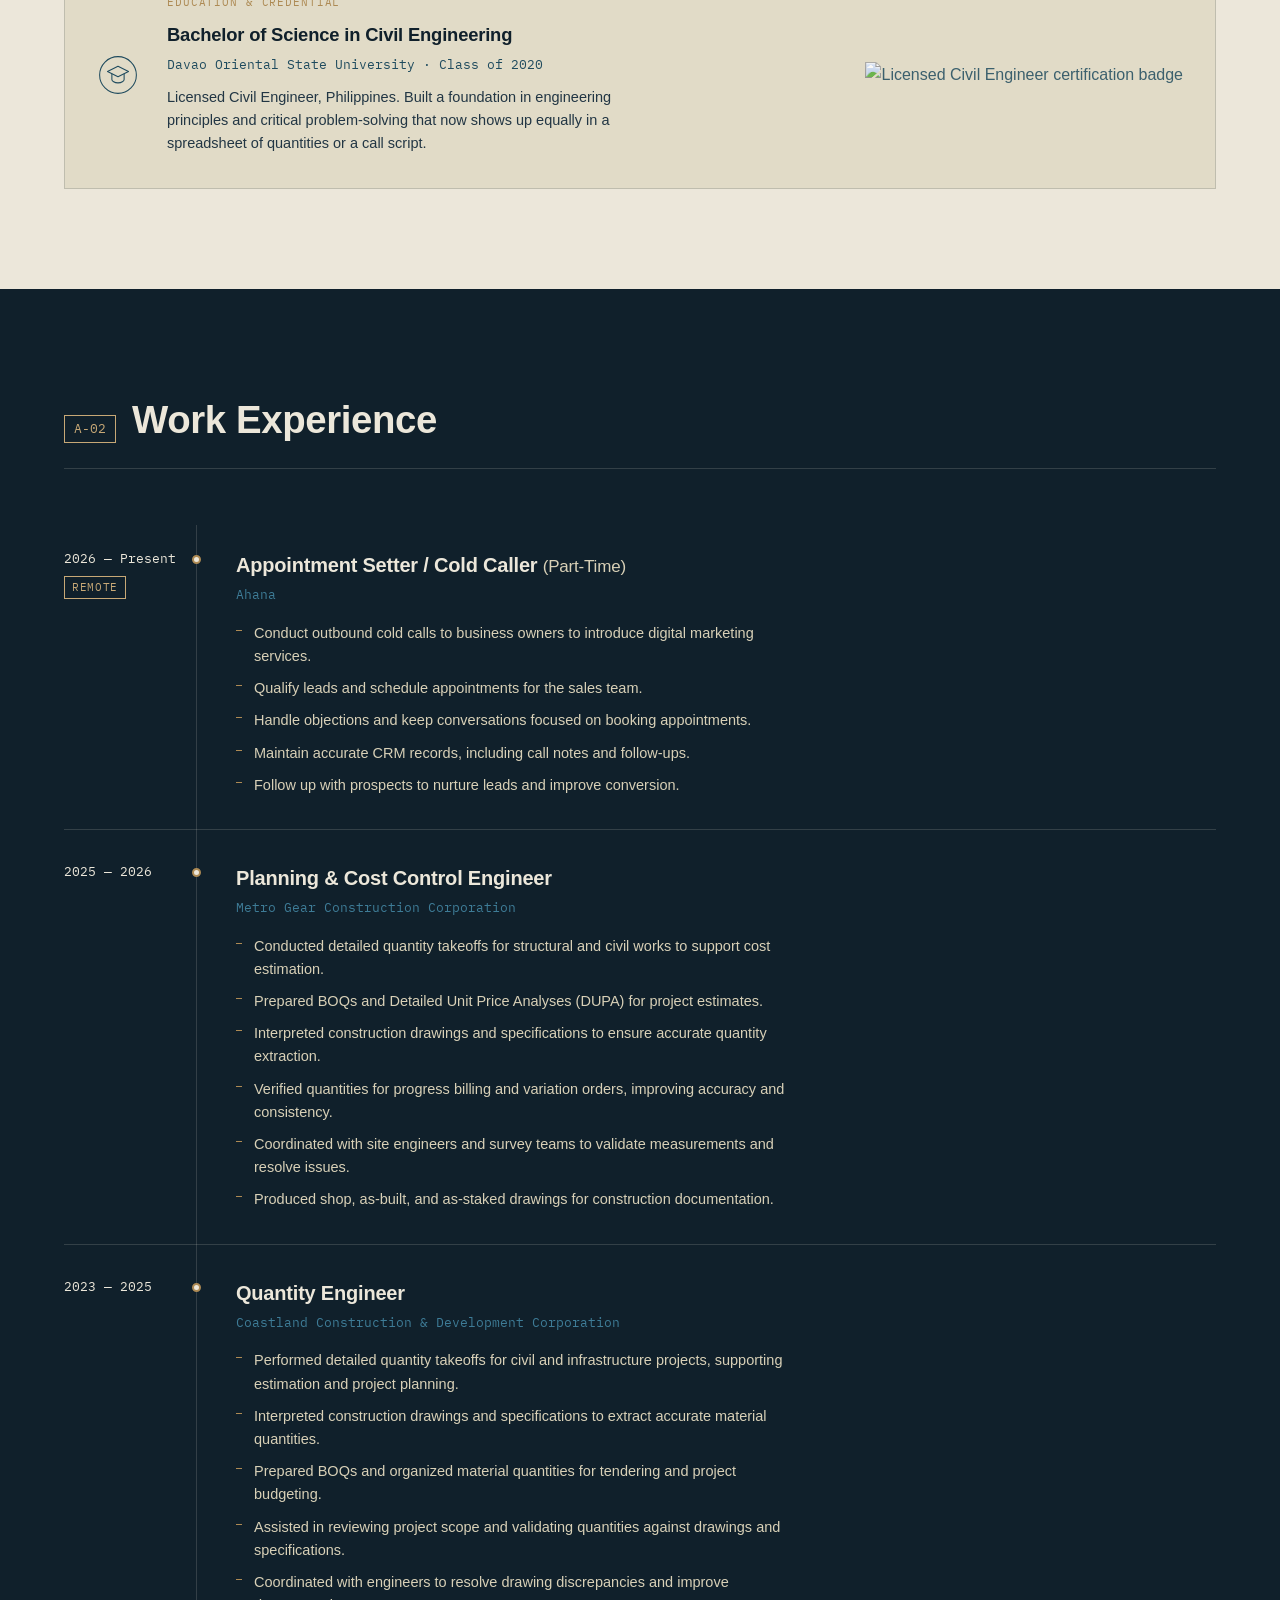
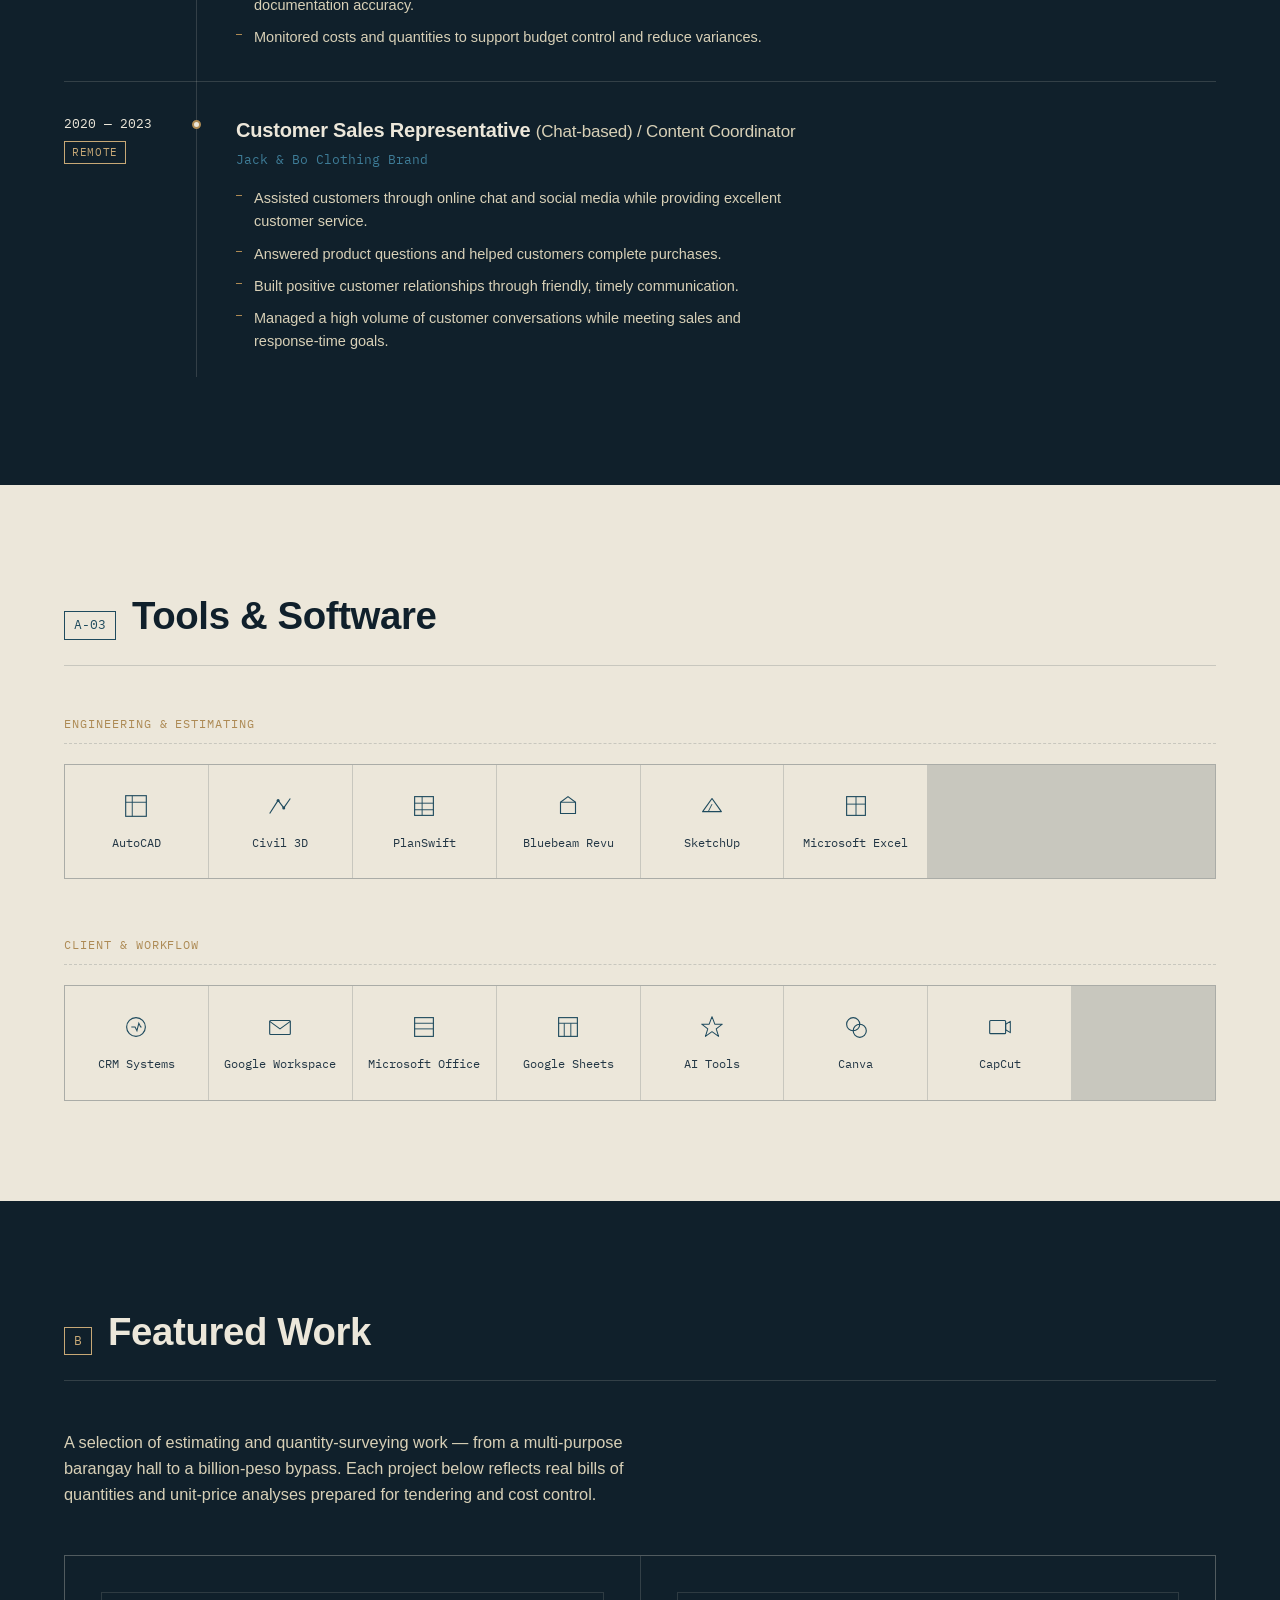
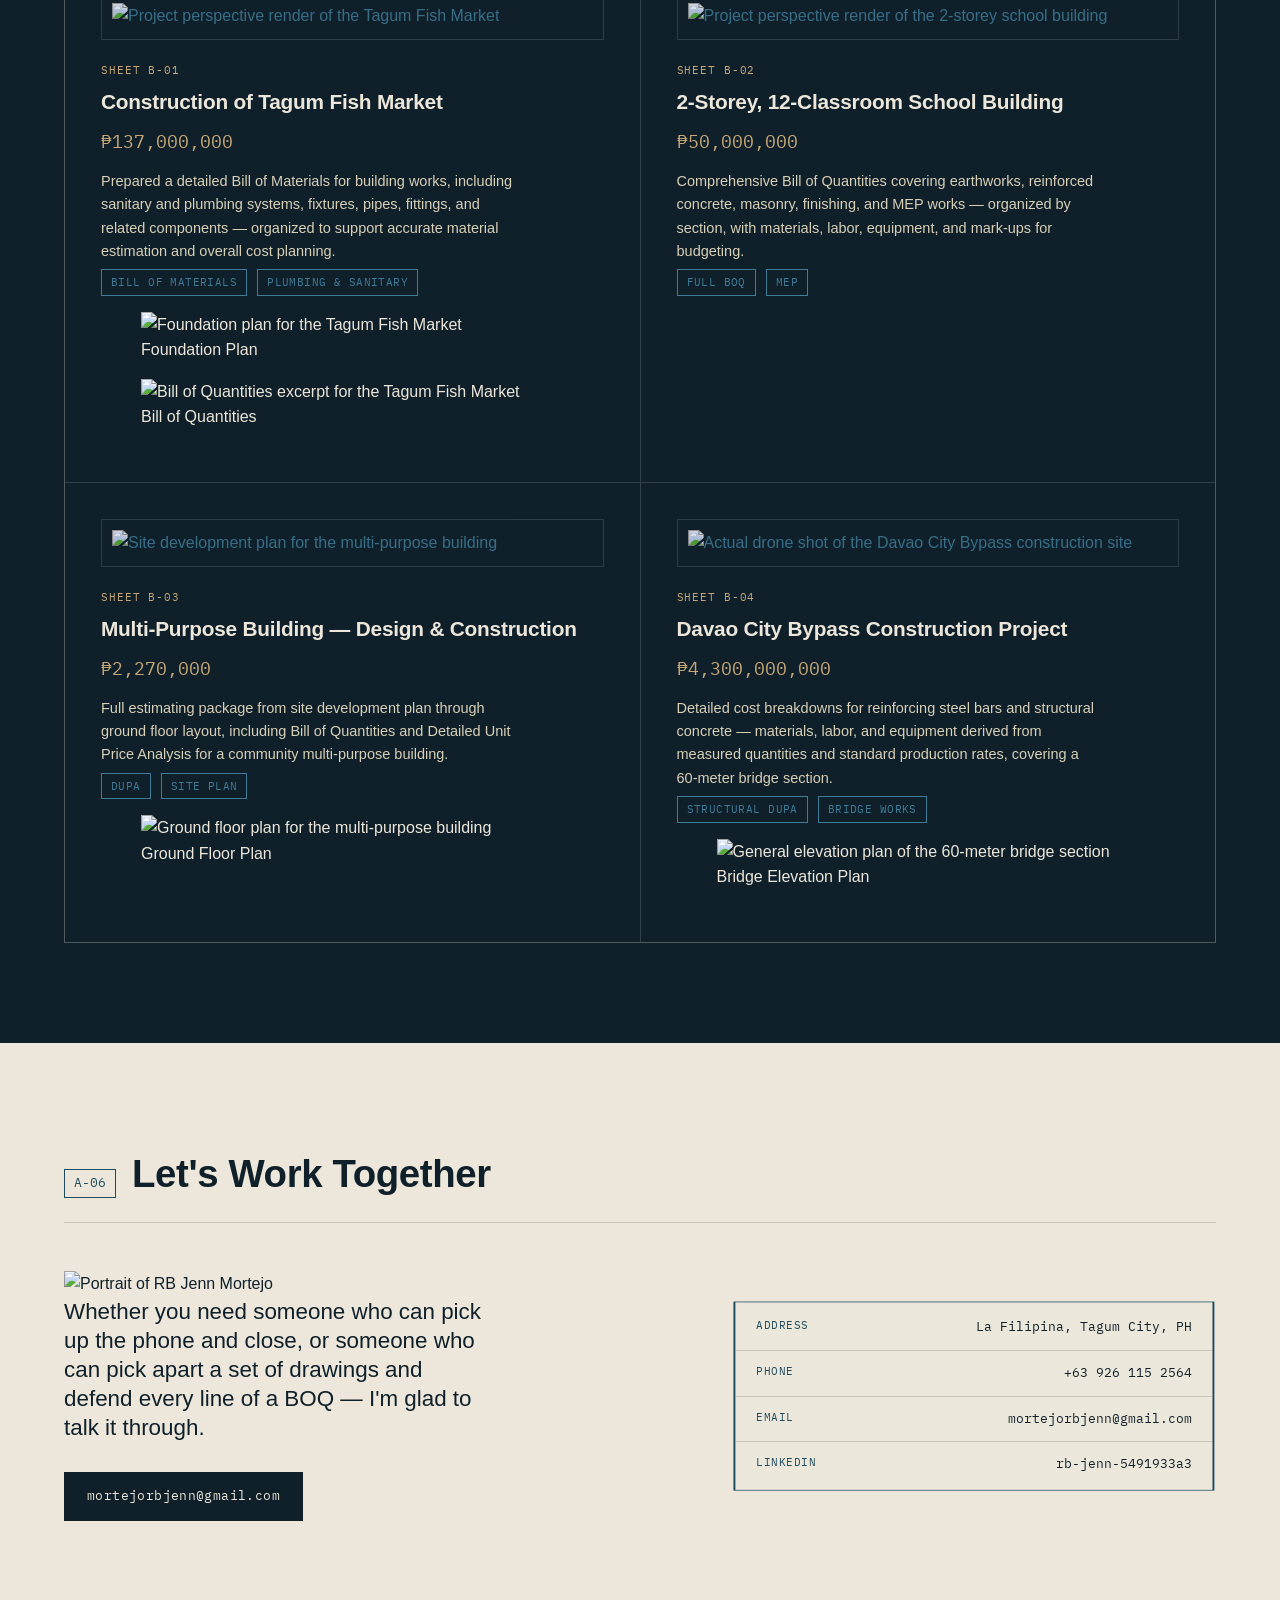
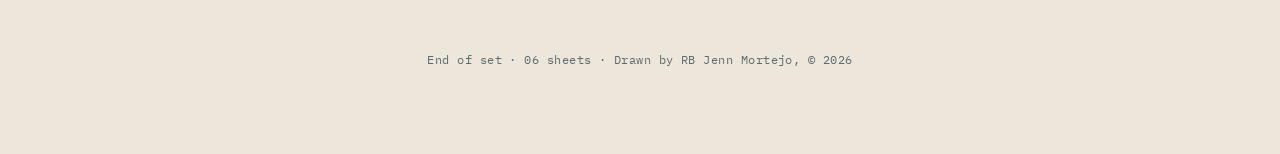
==== commit 8424c4c3: "Update index.html" ====
--- a/index.html
+++ b/index.html
@@ -7,7 +7,7 @@
 <meta name="description" content="Portfolio of RB Jenn Mortejo — Licensed Civil Engineer and customer-facing specialist. Estimating, BOQs, appointment setting, and client relations.">
 <link rel="preconnect" href="https://fonts.googleapis.com">
 <link rel="preconnect" href="https://fonts.gstatic.com" crossorigin>
-<link href="https://fonts.googleapis.com/css2?family=Space+Grotesk:wght@400;500;600;700&family=IBM+Plex+Sans:wght@400;500;600&family=IBM+Plex+Mono:wght@400;500;600&display=swap" rel="stylesheet">
+<link href="https://fonts.googleapis.com/css2?family=Fraunces:ital,opsz,wght@0,9..144,400;0,9..144,500;0,9..144,600;1,9..144,500&family=Manrope:wght@400;500;600;700&family=IBM+Plex+Mono:wght@400;500;600&display=swap" rel="stylesheet">
 <link rel="stylesheet" href="style.css">
 </head>
 <body>
@@ -49,6 +49,7 @@
 
   <!-- HERO -->
   <section class="hero" id="home">
+    <img src="images/hero-backdrop.png" alt="" class="hero__backdrop" aria-hidden="true">
     <div class="hero__grid" aria-hidden="true"></div>
     <div class="hero__inner">
       <div class="hero__lead">
@@ -61,37 +62,42 @@
         </div>
       </div>
 
-      <div class="titleblock" role="img" aria-label="Drawing title block with profile summary">
-        <svg class="titleblock__border" viewBox="0 0 100 100" preserveAspectRatio="none" aria-hidden="true">
-          <rect x="0.5" y="0.5" width="99" height="99" fill="none" stroke="currentColor" stroke-width="0.4" pathLength="100" class="draw-line"/>
-        </svg>
-        <div class="titleblock__row titleblock__row--title">
-          <span class="titleblock__label">Project</span>
-          <span class="titleblock__value">Career Portfolio</span>
-        </div>
-        <div class="titleblock__row">
-          <span class="titleblock__label">Drawn by</span>
-          <span class="titleblock__value">RB Jenn Mortejo</span>
-        </div>
-        <div class="titleblock__row">
-          <span class="titleblock__label">Discipline</span>
-          <span class="titleblock__value">Civil / Client Success</span>
-        </div>
-        <div class="titleblock__row">
-          <span class="titleblock__label">Location</span>
-          <span class="titleblock__value">Tagum City, PH</span>
-        </div>
-        <div class="titleblock__row">
-          <span class="titleblock__label">Scale</span>
-          <span class="titleblock__value">N.T.S.</span>
-        </div>
-        <div class="titleblock__row">
-          <span class="titleblock__label">Sheet</span>
-          <span class="titleblock__value">01 of 06</span>
-        </div>
-        <div class="titleblock__row titleblock__row--last">
-          <span class="titleblock__label">Status</span>
-          <span class="titleblock__value titleblock__value--tag">Open to Remote Roles</span>
+      <div class="hero__blockwrap">
+        <figure class="photo-card photo-card--hero">
+          <img src="images/profile.png" alt="Portrait of RB Jenn Mortejo">
+        </figure>
+        <div class="titleblock" role="img" aria-label="Drawing title block with profile summary">
+          <svg class="titleblock__border" viewBox="0 0 100 100" preserveAspectRatio="none" aria-hidden="true">
+            <rect x="0.5" y="0.5" width="99" height="99" fill="none" stroke="currentColor" stroke-width="0.4" pathLength="100" class="draw-line"/>
+          </svg>
+          <div class="titleblock__row titleblock__row--title">
+            <span class="titleblock__label">Project</span>
+            <span class="titleblock__value">Career Portfolio</span>
+          </div>
+          <div class="titleblock__row">
+            <span class="titleblock__label">Drawn by</span>
+            <span class="titleblock__value">RB Jenn Mortejo</span>
+          </div>
+          <div class="titleblock__row">
+            <span class="titleblock__label">Discipline</span>
+            <span class="titleblock__value">Civil / Client Success</span>
+          </div>
+          <div class="titleblock__row">
+            <span class="titleblock__label">Location</span>
+            <span class="titleblock__value">Tagum City, PH</span>
+          </div>
+          <div class="titleblock__row">
+            <span class="titleblock__label">Scale</span>
+            <span class="titleblock__value">N.T.S.</span>
+          </div>
+          <div class="titleblock__row">
+            <span class="titleblock__label">Sheet</span>
+            <span class="titleblock__value">01 of 06</span>
+          </div>
+          <div class="titleblock__row titleblock__row--last">
+            <span class="titleblock__label">Status</span>
+            <span class="titleblock__value titleblock__value--tag">Open to Remote Roles</span>
+          </div>
         </div>
       </div>
     </div>
@@ -148,14 +154,8 @@
         <p class="education-card__meta">Davao Oriental State University &middot; Class of 2020</p>
         <p class="education-card__desc">Licensed Civil Engineer, Philippines. Built a foundation in engineering principles and critical problem-solving that now shows up equally in a spreadsheet of quantities or a call script.</p>
       </div>
-      <div class="education-card__seal" aria-hidden="true">
-        <svg viewBox="0 0 100 100" width="72" height="72">
-          <circle cx="50" cy="50" r="46" fill="none" stroke="currentColor" stroke-width="1"/>
-          <circle cx="50" cy="50" r="38" fill="none" stroke="currentColor" stroke-width="0.6"/>
-          <text x="50" y="44" text-anchor="middle" font-family="IBM Plex Mono" font-size="8" fill="currentColor" letter-spacing="1">LICENSED</text>
-          <text x="50" y="56" text-anchor="middle" font-family="IBM Plex Mono" font-size="8" fill="currentColor" letter-spacing="1">CIVIL ENGR</text>
-          <text x="50" y="68" text-anchor="middle" font-family="IBM Plex Mono" font-size="7" fill="currentColor" letter-spacing="1">PHILIPPINES</text>
-        </svg>
+      <div class="education-card__seal">
+        <img src="images/certificate-seal.png" alt="Licensed Civil Engineer certification badge">
       </div>
     </div>
   </section>
@@ -289,20 +289,8 @@
     <div class="work-grid">
 
       <article class="project project--feature">
-        <div class="project__art" aria-hidden="true">
-          <svg viewBox="0 0 320 200">
-            <rect x="20" y="60" width="280" height="120" fill="none" stroke="currentColor" stroke-width="1"/>
-            <line x1="20" y1="60" x2="160" y2="20" stroke="currentColor" stroke-width="1"/>
-            <line x1="300" y1="60" x2="160" y2="20" stroke="currentColor" stroke-width="1"/>
-            <line x1="20" y1="180" x2="20" y2="60" stroke="currentColor" stroke-width="1"/>
-            <g stroke="currentColor" stroke-width="0.6">
-              <line x1="60" y1="90" x2="60" y2="130"/><line x1="45" y1="110" x2="75" y2="110"/>
-              <line x1="130" y1="90" x2="130" y2="130"/><line x1="115" y1="110" x2="145" y2="110"/>
-              <line x1="200" y1="90" x2="200" y2="130"/><line x1="185" y1="110" x2="215" y2="110"/>
-              <line x1="260" y1="90" x2="260" y2="130"/><line x1="245" y1="110" x2="275" y2="110"/>
-            </g>
-            <line x1="20" y1="150" x2="300" y2="150" stroke="currentColor" stroke-width="0.5" stroke-dasharray="2 3"/>
-          </svg>
+        <div class="project__art">
+          <img src="images/project-fishmarket-cover.png" alt="Project perspective render of the Tagum Fish Market">
         </div>
         <div class="project__body">
           <p class="project__kicker">Sheet B-01</p>
@@ -310,21 +298,16 @@
           <p class="project__amount">₱137,000,000</p>
           <p class="project__desc">Prepared a detailed Bill of Materials for building works, including sanitary and plumbing systems, fixtures, pipes, fittings, and related components — organized to support accurate material estimation and overall cost planning.</p>
           <div class="project__tags"><span>Bill of Materials</span><span>Plumbing &amp; Sanitary</span></div>
+          <div class="project__docs">
+            <figure><img src="images/project-fishmarket-foundation.png" alt="Foundation plan for the Tagum Fish Market"><figcaption>Foundation Plan</figcaption></figure>
+            <figure><img src="images/project-fishmarket-boq.png" alt="Bill of Quantities excerpt for the Tagum Fish Market"><figcaption>Bill of Quantities</figcaption></figure>
+          </div>
         </div>
       </article>
 
       <article class="project">
-        <div class="project__art" aria-hidden="true">
-          <svg viewBox="0 0 320 200">
-            <rect x="40" y="30" width="240" height="140" fill="none" stroke="currentColor" stroke-width="1"/>
-            <line x1="40" y1="100" x2="280" y2="100" stroke="currentColor" stroke-width="0.8"/>
-            <g stroke="currentColor" stroke-width="0.6">
-              <line x1="80" y1="30" x2="80" y2="170"/>
-              <line x1="140" y1="30" x2="140" y2="170"/>
-              <line x1="200" y1="30" x2="200" y2="170"/>
-              <line x1="240" y1="30" x2="240" y2="170"/>
-            </g>
-          </svg>
+        <div class="project__art">
+          <img src="images/project-school-cover.png" alt="Project perspective render of the 2-storey school building">
         </div>
         <div class="project__body">
           <p class="project__kicker">Sheet B-02</p>
@@ -336,14 +319,8 @@
       </article>
 
       <article class="project">
-        <div class="project__art" aria-hidden="true">
-          <svg viewBox="0 0 320 200">
-            <rect x="70" y="60" width="180" height="110" fill="none" stroke="currentColor" stroke-width="1"/>
-            <polyline points="70,60 160,25 250,60" fill="none" stroke="currentColor" stroke-width="1"/>
-            <line x1="130" y1="90" x2="130" y2="170" stroke="currentColor" stroke-width="0.6"/>
-            <line x1="190" y1="90" x2="190" y2="170" stroke="currentColor" stroke-width="0.6"/>
-            <rect x="95" y="120" width="24" height="50" fill="none" stroke="currentColor" stroke-width="0.6"/>
-          </svg>
+        <div class="project__art">
+          <img src="images/project-multipurpose-site.png" alt="Site development plan for the multi-purpose building">
         </div>
         <div class="project__body">
           <p class="project__kicker">Sheet B-03</p>
@@ -351,17 +328,15 @@
           <p class="project__amount">₱2,270,000</p>
           <p class="project__desc">Full estimating package from site development plan through ground floor layout, including Bill of Quantities and Detailed Unit Price Analysis for a community multi-purpose building.</p>
           <div class="project__tags"><span>DUPA</span><span>Site Plan</span></div>
+          <div class="project__docs">
+            <figure><img src="images/project-multipurpose-floorplan.png" alt="Ground floor plan for the multi-purpose building"><figcaption>Ground Floor Plan</figcaption></figure>
+          </div>
         </div>
       </article>
 
       <article class="project project--feature">
-        <div class="project__art" aria-hidden="true">
-          <svg viewBox="0 0 320 200">
-            <line x1="10" y1="150" x2="310" y2="150" stroke="currentColor" stroke-width="1.2"/>
-            <path d="M40 150 V110 M100 150 V90 M160 150 V80 M220 150 V90 M280 150 V110" stroke="currentColor" stroke-width="0.8" fill="none"/>
-            <path d="M40 110 Q 160 40 280 110" fill="none" stroke="currentColor" stroke-width="1"/>
-            <line x1="0" y1="160" x2="320" y2="160" stroke="currentColor" stroke-width="0.5" stroke-dasharray="2 3"/>
-          </svg>
+        <div class="project__art">
+          <img src="images/project-bypass-drone.png" alt="Actual drone shot of the Davao City Bypass construction site">
         </div>
         <div class="project__body">
           <p class="project__kicker">Sheet B-04</p>
@@ -369,6 +344,9 @@
           <p class="project__amount">₱4,300,000,000</p>
           <p class="project__desc">Detailed cost breakdowns for reinforcing steel bars and structural concrete — materials, labor, and equipment derived from measured quantities and standard production rates, covering a 60-meter bridge section.</p>
           <div class="project__tags"><span>Structural DUPA</span><span>Bridge Works</span></div>
+          <div class="project__docs">
+            <figure><img src="images/project-bypass-elevation.png" alt="General elevation plan of the 60-meter bridge section"><figcaption>Bridge Elevation Plan</figcaption></figure>
+          </div>
         </div>
       </article>
 
@@ -384,6 +362,7 @@
 
     <div class="contact__layout">
       <div class="contact__intro">
+        <div class="contact__avatar"><img src="images/profile.png" alt="Portrait of RB Jenn Mortejo"></div>
         <p>Whether you need someone who can pick up the phone and close, or someone who can pick apart a set of drawings and defend every line of a BOQ — I'm glad to talk it through.</p>
         <a href="mailto:mortejorbjenn@gmail.com" class="btn btn--primary">mortejorbjenn@gmail.com</a>
       </div>
--- a/style.css
+++ b/style.css
@@ -0,0 +1,648 @@
+/* =========================================================
+   TOKENS
+========================================================= */
+:root{
+  --ink:        #10202B;
+  --ink-soft:   #223644;
+  --paper:      #ECE7DA;
+  --paper-2:    #E1DBC7;
+  --paper-3:    #D8D0B7;
+  --blue:       #3E7C97;
+  --blue-deep:  #1F4B5E;
+  --brass:      #AD8A54;
+  --brass-soft: #C7A876;
+  --line-dark:  rgba(16,32,43,0.16);
+  --line-darker:rgba(16,32,43,0.32);
+  --line-light: rgba(236,231,218,0.16);
+  --line-lighter:rgba(236,231,218,0.32);
+
+  --font-display: 'Space Grotesk', sans-serif;
+  --font-body: 'IBM Plex Sans', sans-serif;
+  --font-mono: 'IBM Plex Mono', monospace;
+
+  --gutter: clamp(20px, 5vw, 64px);
+  --frame-margin: 12px;
+}
+
+*,*::before,*::after{ box-sizing: border-box; }
+html{ scroll-behavior: smooth; }
+
+body{
+  margin:0;
+  background: var(--paper);
+  color: var(--ink);
+  font-family: var(--font-body);
+  font-size: 16px;
+  line-height: 1.6;
+  -webkit-font-smoothing: antialiased;
+  overflow-x: hidden;
+}
+
+@media (prefers-reduced-motion: reduce){
+  html{ scroll-behavior:auto; }
+  *,*::before,*::after{ animation-duration:0.01ms !important; animation-iteration-count:1 !important; transition-duration:0.01ms !important; }
+}
+
+h1,h2,h3{ font-family: var(--font-display); font-weight:600; margin:0; letter-spacing:-0.01em; }
+p{ margin:0; }
+a{ color: inherit; text-decoration:none; }
+ul{ margin:0; padding:0; list-style:none; }
+svg{ display:block; }
+
+::selection{ background: var(--blue); color: var(--paper); }
+
+:focus-visible{
+  outline: 2px solid var(--blue);
+  outline-offset: 3px;
+}
+
+/* =========================================================
+   DRAFTING FRAME OVERLAY
+========================================================= */
+.frame{
+  position: fixed;
+  inset: var(--frame-margin);
+  border: 1px solid var(--line-darker);
+  pointer-events: none;
+  z-index: 60;
+}
+.frame__corner{
+  position:absolute;
+  width:16px; height:16px;
+  border: 1px solid var(--blue-deep);
+}
+.frame__corner--tl{ top:-1px; left:-1px; border-right:none; border-bottom:none; }
+.frame__corner--tr{ top:-1px; right:-1px; border-left:none; border-bottom:none; }
+.frame__corner--bl{ bottom:-1px; left:-1px; border-right:none; border-top:none; }
+.frame__corner--br{ bottom:-1px; right:-1px; border-left:none; border-top:none; }
+.frame__rev{
+  position:absolute;
+  right: -6px;
+  bottom: 40px;
+  transform: rotate(-90deg) translateY(100%);
+  transform-origin: right bottom;
+  font-family: var(--font-mono);
+  font-size: 10px;
+  letter-spacing: 0.12em;
+  color: var(--blue-deep);
+  opacity:0.7;
+  white-space: nowrap;
+}
+@media (max-width:720px){ .frame__rev{ display:none; } }
+
+/* =========================================================
+   NAV
+========================================================= */
+.nav{
+  position: fixed;
+  top: var(--frame-margin);
+  left: var(--frame-margin);
+  right: var(--frame-margin);
+  z-index: 70;
+  display:flex;
+  align-items:center;
+  justify-content:space-between;
+  padding: 14px var(--gutter);
+  background: rgba(236,231,218,0.72);
+  backdrop-filter: blur(10px) saturate(1.1);
+  border-bottom: 1px solid var(--line-dark);
+  transition: background .3s ease, box-shadow .3s ease;
+}
+.nav.is-scrolled{
+  box-shadow: 0 8px 24px rgba(16,32,43,0.08);
+}
+.nav__mark{ color: var(--blue-deep); display:flex; }
+.nav__links{ display:flex; gap: clamp(16px,2.4vw,36px); }
+.nav__links a{
+  font-family: var(--font-mono);
+  font-size: 12.5px;
+  letter-spacing: 0.03em;
+  color: var(--ink-soft);
+  display:flex; align-items:center; gap:8px;
+  padding: 4px 2px;
+  position:relative;
+}
+.nav__links a::after{
+  content:"";
+  position:absolute; left:0; right:0; bottom:-4px;
+  height:1px; background: var(--brass);
+  transform: scaleX(0); transform-origin:left;
+  transition: transform .25s ease;
+}
+.nav__links a:hover::after,
+.nav__links a:focus-visible::after{ transform: scaleX(1); }
+.nav__code{ color: var(--brass); font-weight:500; }
+
+.nav__toggle{
+  display:none;
+  flex-direction:column;
+  justify-content:center;
+  gap:5px;
+  width:32px; height:32px;
+  background:none; border:none; cursor:pointer;
+}
+.nav__toggle span{
+  display:block; height:1px; width:100%;
+  background: var(--ink);
+  transition: transform .25s ease, opacity .25s ease;
+}
+
+@media (max-width: 860px){
+  .nav__links{
+    position: fixed;
+    top: 60px; left: var(--frame-margin); right: var(--frame-margin);
+    background: var(--paper);
+    border: 1px solid var(--line-dark);
+    flex-direction: column;
+    padding: 18px var(--gutter);
+    gap: 18px;
+    transform: translateY(-12px);
+    opacity:0;
+    pointer-events:none;
+    transition: opacity .25s ease, transform .25s ease;
+  }
+  .nav__links.is-open{ opacity:1; transform:translateY(0); pointer-events:auto; }
+  .nav__toggle{ display:flex; }
+}
+
+/* =========================================================
+   HERO
+========================================================= */
+.hero{
+  position: relative;
+  min-height: 100svh;
+  display:flex;
+  flex-direction:column;
+  justify-content:center;
+  padding: calc(var(--gutter) + 60px) var(--gutter) var(--gutter);
+  overflow:hidden;
+}
+.hero__grid{
+  position:absolute; inset:0;
+  background-image:
+    linear-gradient(var(--line-dark) 1px, transparent 1px),
+    linear-gradient(90deg, var(--line-dark) 1px, transparent 1px);
+  background-size: 42px 42px;
+  mask-image: radial-gradient(ellipse 80% 60% at 60% 40%, black 40%, transparent 90%);
+  opacity: 0.6;
+}
+.hero__inner{
+  position:relative;
+  display:grid;
+  grid-template-columns: 1.3fr 0.9fr;
+  gap: clamp(32px, 6vw, 90px);
+  align-items:center;
+  max-width: 1280px;
+  margin: 0 auto;
+  width:100%;
+}
+.eyebrow{
+  font-family: var(--font-mono);
+  font-size: 12.5px;
+  letter-spacing: 0.1em;
+  text-transform: uppercase;
+  color: var(--blue-deep);
+  margin-bottom: 18px;
+  display:flex; align-items:center; gap:10px;
+}
+.eyebrow::before{
+  content:""; width:26px; height:1px; background:var(--brass);
+}
+.hero__name{
+  font-size: clamp(2.6rem, 6.4vw, 5.4rem);
+  line-height: 0.98;
+  color: var(--ink);
+}
+.hero__tagline{
+  margin-top: 22px;
+  max-width: 46ch;
+  font-size: clamp(1rem, 1.5vw, 1.15rem);
+  color: var(--ink-soft);
+}
+.hero__cta{
+  margin-top: 34px;
+  display:flex; gap:14px; flex-wrap:wrap;
+}
+
+.btn{
+  font-family: var(--font-mono);
+  font-size: 13px;
+  letter-spacing: 0.03em;
+  padding: 13px 22px;
+  border: 1px solid var(--ink);
+  display:inline-flex; align-items:center; gap:8px;
+  transition: background .2s ease, color .2s ease, border-color .2s ease, transform .2s ease;
+}
+.btn--primary{ background: var(--ink); color: var(--paper); }
+.btn--primary:hover{ background: var(--blue-deep); border-color: var(--blue-deep); transform: translateY(-2px); }
+.btn--ghost{ background: transparent; color: var(--ink); }
+.btn--ghost:hover{ background: var(--ink); color: var(--paper); transform: translateY(-2px); }
+
+/* Title block (hero + contact) */
+.titleblock{
+  position:relative;
+  background: rgba(236,231,218,0.55);
+  backdrop-filter: blur(6px);
+  padding: 4px;
+}
+.titleblock__border{
+  position:absolute; inset:0; width:100%; height:100%;
+  color: var(--blue-deep);
+}
+.draw-line{
+  stroke-dasharray: 400;
+  stroke-dashoffset: 400;
+  animation: draw 1.6s ease forwards 0.3s;
+}
+@keyframes draw{ to{ stroke-dashoffset: 0; } }
+
+.titleblock__row{
+  position:relative;
+  display:flex;
+  justify-content:space-between;
+  gap: 16px;
+  padding: 12px 20px;
+  border-bottom: 1px solid var(--line-dark);
+  font-family: var(--font-mono);
+  font-size: 13px;
+}
+.titleblock__row--last{ border-bottom:none; }
+.titleblock__row--title{
+  background: var(--ink);
+  color: var(--paper);
+  border-bottom: 1px solid var(--line-dark);
+}
+.titleblock__label{
+  color: var(--blue-deep);
+  letter-spacing: 0.05em;
+  text-transform: uppercase;
+  font-size: 11px;
+  flex-shrink:0;
+}
+.titleblock__row--title .titleblock__label{ color: var(--brass-soft); }
+.titleblock__value{ text-align:right; color: var(--ink); }
+.titleblock__row--title .titleblock__value{ color: var(--paper); font-weight:500; }
+.titleblock__value--tag{
+  color: var(--blue-deep);
+  font-weight:500;
+}
+.titleblock--contact .titleblock__value a:hover{ color: var(--blue-deep); text-decoration: underline; }
+
+.hero__scroll{
+  position:absolute;
+  bottom: 20px; left:50%;
+  transform: translateX(-50%);
+  width:1px; height:46px;
+  background: var(--line-darker);
+}
+.hero__scroll span{
+  position:absolute; top:0; left:-2px;
+  width:5px; height:5px; border-radius:50%;
+  background: var(--brass);
+  animation: scrollDot 2.2s ease-in-out infinite;
+}
+@keyframes scrollDot{
+  0%{ top:0; opacity:1; }
+  80%{ opacity:1; }
+  100%{ top:100%; opacity:0; }
+}
+
+@media (max-width: 900px){
+  .hero__inner{ grid-template-columns: 1fr; }
+  .hero__scroll{ display:none; }
+}
+
+/* =========================================================
+   SHEET (generic section)
+========================================================= */
+.sheet{
+  position:relative;
+  padding: 100px var(--gutter);
+  max-width: 1280px;
+  margin: 0 auto;
+  opacity: 0;
+  transform: translateY(28px);
+  transition: opacity .7s ease, transform .7s ease;
+}
+.sheet.in-view{ opacity:1; transform: translateY(0); }
+
+.sheet--ink{
+  max-width: none;
+  margin: 0;
+  background: var(--ink);
+  color: var(--paper);
+  padding-left: var(--gutter);
+  padding-right: var(--gutter);
+}
+.sheet--ink .sheet__code{ color: var(--brass-soft); }
+.sheet--ink .sheet__title{ color: var(--paper); }
+
+.sheet__head{
+  display:flex;
+  align-items:baseline;
+  gap: 16px;
+  border-bottom: 1px solid var(--line-dark);
+  padding-bottom: 18px;
+  margin-bottom: 48px;
+}
+.sheet--ink .sheet__head{ border-bottom-color: var(--line-light); }
+.sheet__code{
+  font-family: var(--font-mono);
+  font-size: 13px;
+  color: var(--blue-deep);
+  border: 1px solid currentColor;
+  padding: 3px 9px;
+}
+.sheet__title{ font-size: clamp(1.7rem, 3vw, 2.4rem); }
+.sheet__intro{
+  max-width: 62ch;
+  color: var(--paper-3);
+  margin-bottom: 48px;
+  font-size: 1.02rem;
+}
+
+/* =========================================================
+   ABOUT
+========================================================= */
+.about__layout{
+  display:grid;
+  grid-template-columns: 1.1fr 1fr;
+  gap: clamp(32px, 6vw, 80px);
+  align-items:start;
+}
+.about__text p{ margin-bottom: 18px; color: var(--ink-soft); max-width: 56ch; }
+.about__text p:last-child{ margin-bottom:0; }
+
+.stat-strip{
+  display:grid;
+  grid-template-columns: 1fr 1fr;
+  gap: 1px;
+  background: var(--line-darker);
+  border: 1px solid var(--line-darker);
+}
+.stat{
+  background: var(--paper);
+  padding: 24px;
+}
+.stat__num{
+  display:block;
+  font-family: var(--font-mono);
+  font-size: clamp(1.7rem, 2.6vw, 2.3rem);
+  color: var(--blue-deep);
+  font-weight:500;
+}
+.stat__unit{ font-size: 0.9rem; color: var(--brass); margin-left:4px; }
+.stat__label{
+  display:block;
+  margin-top: 8px;
+  font-size: 12.5px;
+  color: var(--ink-soft);
+  line-height:1.4;
+}
+
+.education-card{
+  margin-top: 64px;
+  display:grid;
+  grid-template-columns: auto 1fr auto;
+  gap: 28px;
+  align-items:center;
+  padding: 32px;
+  background: var(--paper-2);
+  border: 1px solid var(--line-dark);
+}
+.education-card__icon{ color: var(--blue-deep); }
+.education-card__eyebrow{
+  font-family: var(--font-mono);
+  font-size: 11px;
+  letter-spacing:0.08em;
+  text-transform:uppercase;
+  color: var(--brass);
+  margin-bottom:8px;
+}
+.education-card__body h3{ font-size: 1.15rem; margin-bottom:6px; }
+.education-card__meta{ font-size: 13px; color: var(--blue-deep); margin-bottom:10px; font-family: var(--font-mono); }
+.education-card__desc{ color: var(--ink-soft); font-size: 14.5px; max-width:56ch; }
+.education-card__seal{ color: var(--blue-deep); opacity:0.85; }
+
+@media (max-width: 860px){
+  .about__layout{ grid-template-columns:1fr; }
+  .education-card{ grid-template-columns:1fr; text-align:left; }
+  .education-card__seal{ display:none; }
+}
+
+/* =========================================================
+   EXPERIENCE / TIMELINE
+========================================================= */
+.timeline{
+  position:relative;
+  display:flex;
+  flex-direction:column;
+}
+.timeline::before{
+  content:"";
+  position:absolute;
+  left: 132px;
+  top:8px; bottom:8px;
+  width:1px;
+  background: var(--line-light);
+}
+.tl-item{
+  display:grid;
+  grid-template-columns: 132px 1fr;
+  gap: 40px;
+  padding: 32px 0;
+  border-bottom: 1px solid var(--line-light);
+}
+.tl-item:last-child{ border-bottom:none; }
+.tl-item__when{
+  position:relative;
+  display:flex;
+  flex-direction:column;
+  gap: 6px;
+}
+.tl-item__when::before{
+  content:"";
+  position:absolute;
+  left: 128px;
+  top: 6px;
+  width:9px; height:9px;
+  border-radius:50%;
+  background: var(--paper);
+  border: 2px solid var(--brass);
+}
+.tl-item__years{
+  font-family: var(--font-mono);
+  font-size: 13px;
+  color: var(--paper);
+}
+.tl-item__tag{
+  font-family: var(--font-mono);
+  font-size: 10.5px;
+  letter-spacing:0.06em;
+  text-transform:uppercase;
+  color: var(--brass-soft);
+  width: fit-content;
+  border: 1px solid var(--brass-soft);
+  padding: 2px 7px;
+}
+.tl-item__body h3{ font-size: 1.25rem; color: var(--paper); margin-bottom:4px; }
+.tl-item__part{ font-weight:400; color: var(--paper-3); font-size: 0.85em; }
+.tl-item__org{
+  font-family: var(--font-mono);
+  font-size: 13px;
+  color: var(--blue);
+  margin-bottom: 16px;
+}
+.tl-item__body ul{ display:flex; flex-direction:column; gap:9px; max-width: 62ch; }
+.tl-item__body li{
+  position:relative;
+  padding-left: 18px;
+  font-size: 14.5px;
+  color: var(--paper-3);
+}
+.tl-item__body li::before{
+  content:"";
+  position:absolute; left:0; top:8px;
+  width:6px; height:1px;
+  background: var(--brass);
+}
+
+@media (max-width: 720px){
+  .timeline::before{ left: 6px; }
+  .tl-item{ grid-template-columns: 1fr; gap:14px; }
+  .tl-item__when::before{ left:2px; }
+}
+
+/* =========================================================
+   SKILLS / TOOLS
+========================================================= */
+.tool-groups{
+  display:flex;
+  flex-direction:column;
+  gap: 56px;
+}
+.tool-group__label{
+  font-family: var(--font-mono);
+  font-size: 12px;
+  letter-spacing:0.08em;
+  text-transform:uppercase;
+  color: var(--brass);
+  margin-bottom: 20px;
+  padding-bottom: 10px;
+  border-bottom: 1px dashed var(--line-dark);
+}
+.tool-grid{
+  display:grid;
+  grid-template-columns: repeat(auto-fill, minmax(140px,1fr));
+  gap: 1px;
+  background: var(--line-dark);
+  border: 1px solid var(--line-dark);
+}
+.tool{
+  background: var(--paper);
+  display:flex;
+  flex-direction:column;
+  align-items:center;
+  justify-content:center;
+  gap:12px;
+  padding: 26px 10px;
+  text-align:center;
+  transition: background .2s ease, transform .2s ease;
+}
+.tool:hover{ background: var(--paper-2); transform: translateY(-3px); }
+.tool__icon{ width:30px; height:30px; color: var(--blue-deep); }
+.tool span{ font-family: var(--font-mono); font-size: 12px; color: var(--ink-soft); }
+
+/* =========================================================
+   FEATURED WORK
+========================================================= */
+.work-grid{
+  display:grid;
+  grid-template-columns: 1fr 1fr;
+  gap: 1px;
+  background: var(--line-light);
+  border: 1px solid var(--line-light);
+}
+.project{
+  background: var(--ink);
+  padding: 36px;
+  display:flex;
+  flex-direction:column;
+  gap: 22px;
+}
+.project__art{
+  color: var(--blue);
+  opacity: 0.85;
+  border: 1px solid var(--line-light);
+  padding: 10px;
+}
+.project__art svg{ width:100%; height:auto; }
+.project__kicker{
+  font-family: var(--font-mono);
+  font-size: 11px;
+  letter-spacing:0.08em;
+  text-transform:uppercase;
+  color: var(--brass-soft);
+}
+.project__body h3{ font-size: 1.3rem; color: var(--paper); margin-top:6px; }
+.project__amount{
+  font-family: var(--font-mono);
+  font-size: 1.15rem;
+  color: var(--brass-soft);
+  margin-top: 8px;
+}
+.project__desc{
+  margin-top: 14px;
+  font-size: 14.5px;
+  color: var(--paper-3);
+  max-width: 52ch;
+}
+.project__tags{ display:flex; gap:10px; margin-top:6px; flex-wrap:wrap; }
+.project__tags span{
+  font-family: var(--font-mono);
+  font-size: 10.5px;
+  letter-spacing:0.04em;
+  text-transform:uppercase;
+  color: var(--blue);
+  border: 1px solid var(--blue);
+  padding: 4px 9px;
+}
+
+@media (max-width: 860px){
+  .work-grid{ grid-template-columns:1fr; }
+}
+
+/* =========================================================
+   CONTACT
+========================================================= */
+.contact__layout{
+  display:grid;
+  grid-template-columns: 1.1fr 0.9fr;
+  gap: clamp(32px,6vw,80px);
+  align-items:center;
+}
+.contact__intro p{
+  font-size: clamp(1.1rem, 1.8vw, 1.4rem);
+  color: var(--ink);
+  max-width: 34ch;
+  margin-bottom: 30px;
+  font-family: var(--font-display);
+  font-weight: 500;
+  line-height:1.3;
+}
+@media (max-width: 860px){
+  .contact__layout{ grid-template-columns:1fr; }
+}
+
+/* =========================================================
+   FOOTER
+========================================================= */
+.footer{
+  padding: 30px var(--gutter) calc(var(--gutter) + 20px);
+  text-align:center;
+  font-family: var(--font-mono);
+  font-size: 11.5px;
+  letter-spacing:0.04em;
+  color: var(--ink-soft);
+  opacity:0.7;
+}
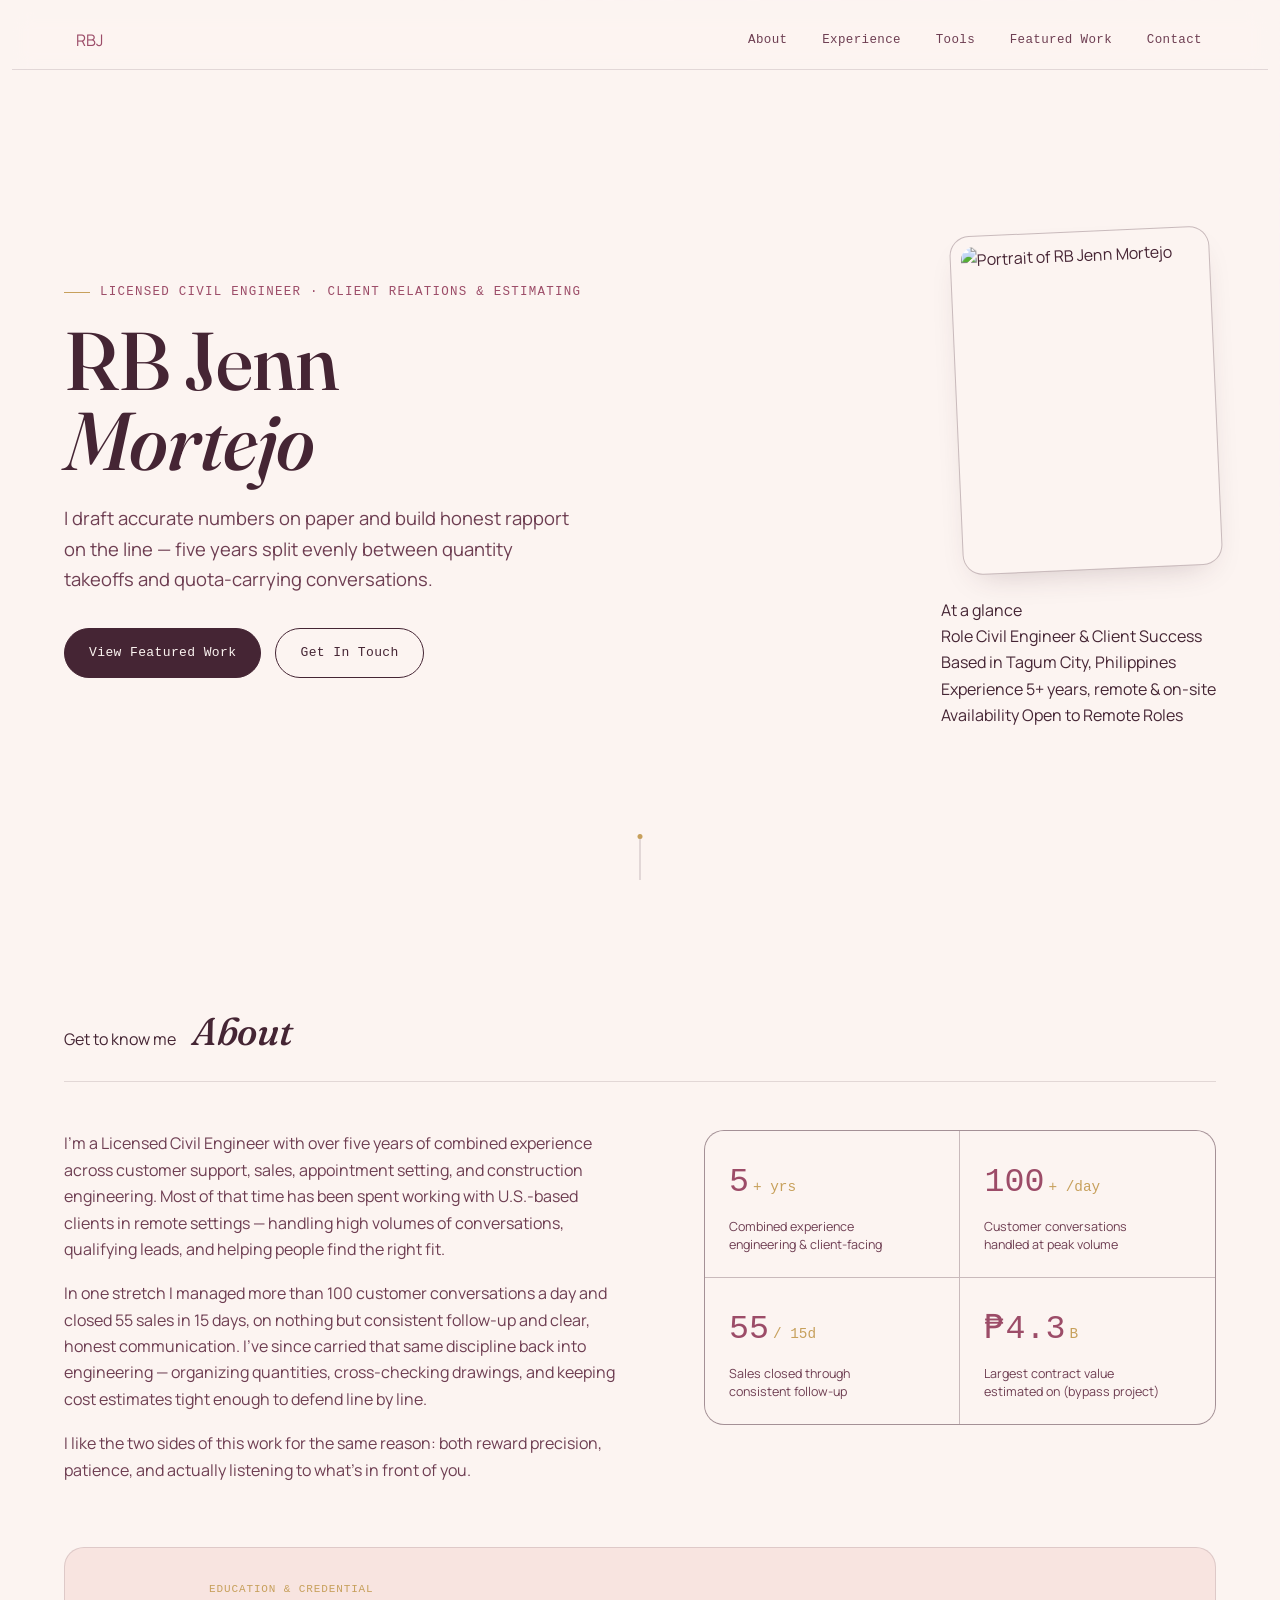
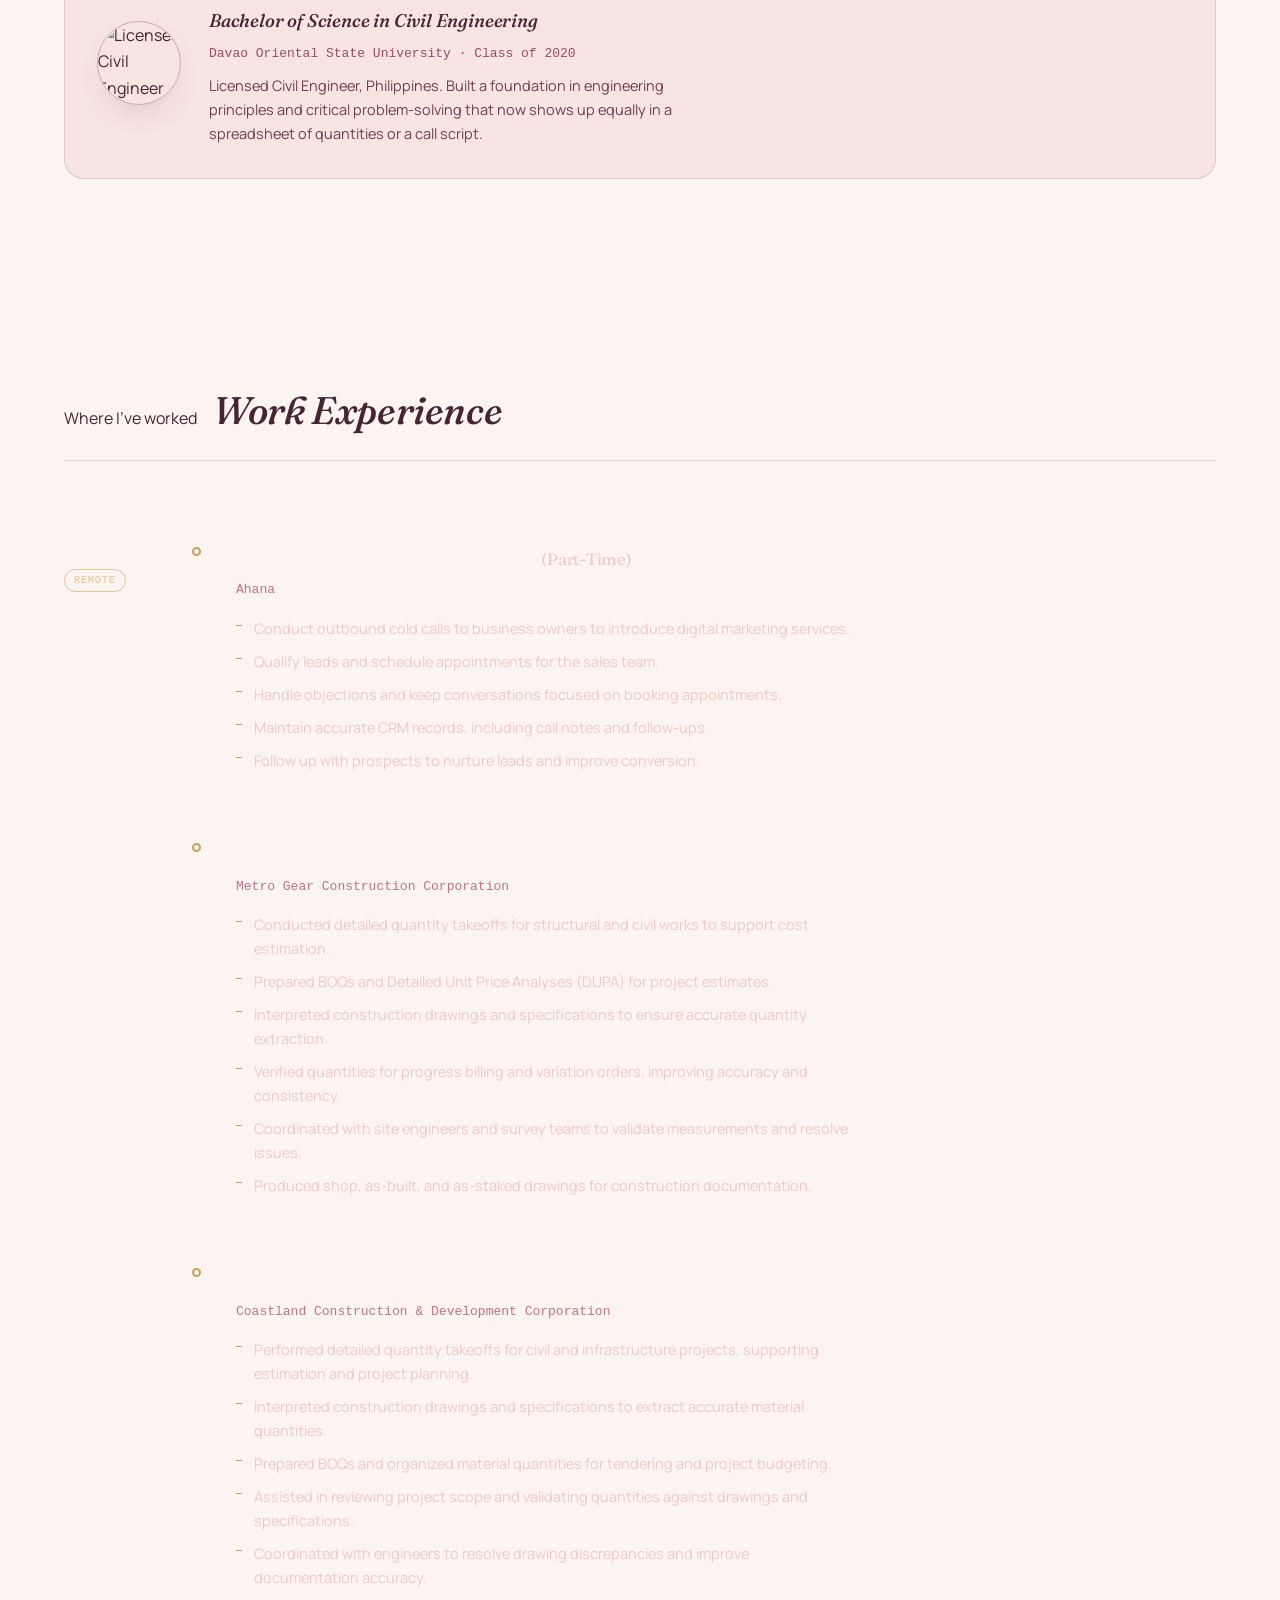
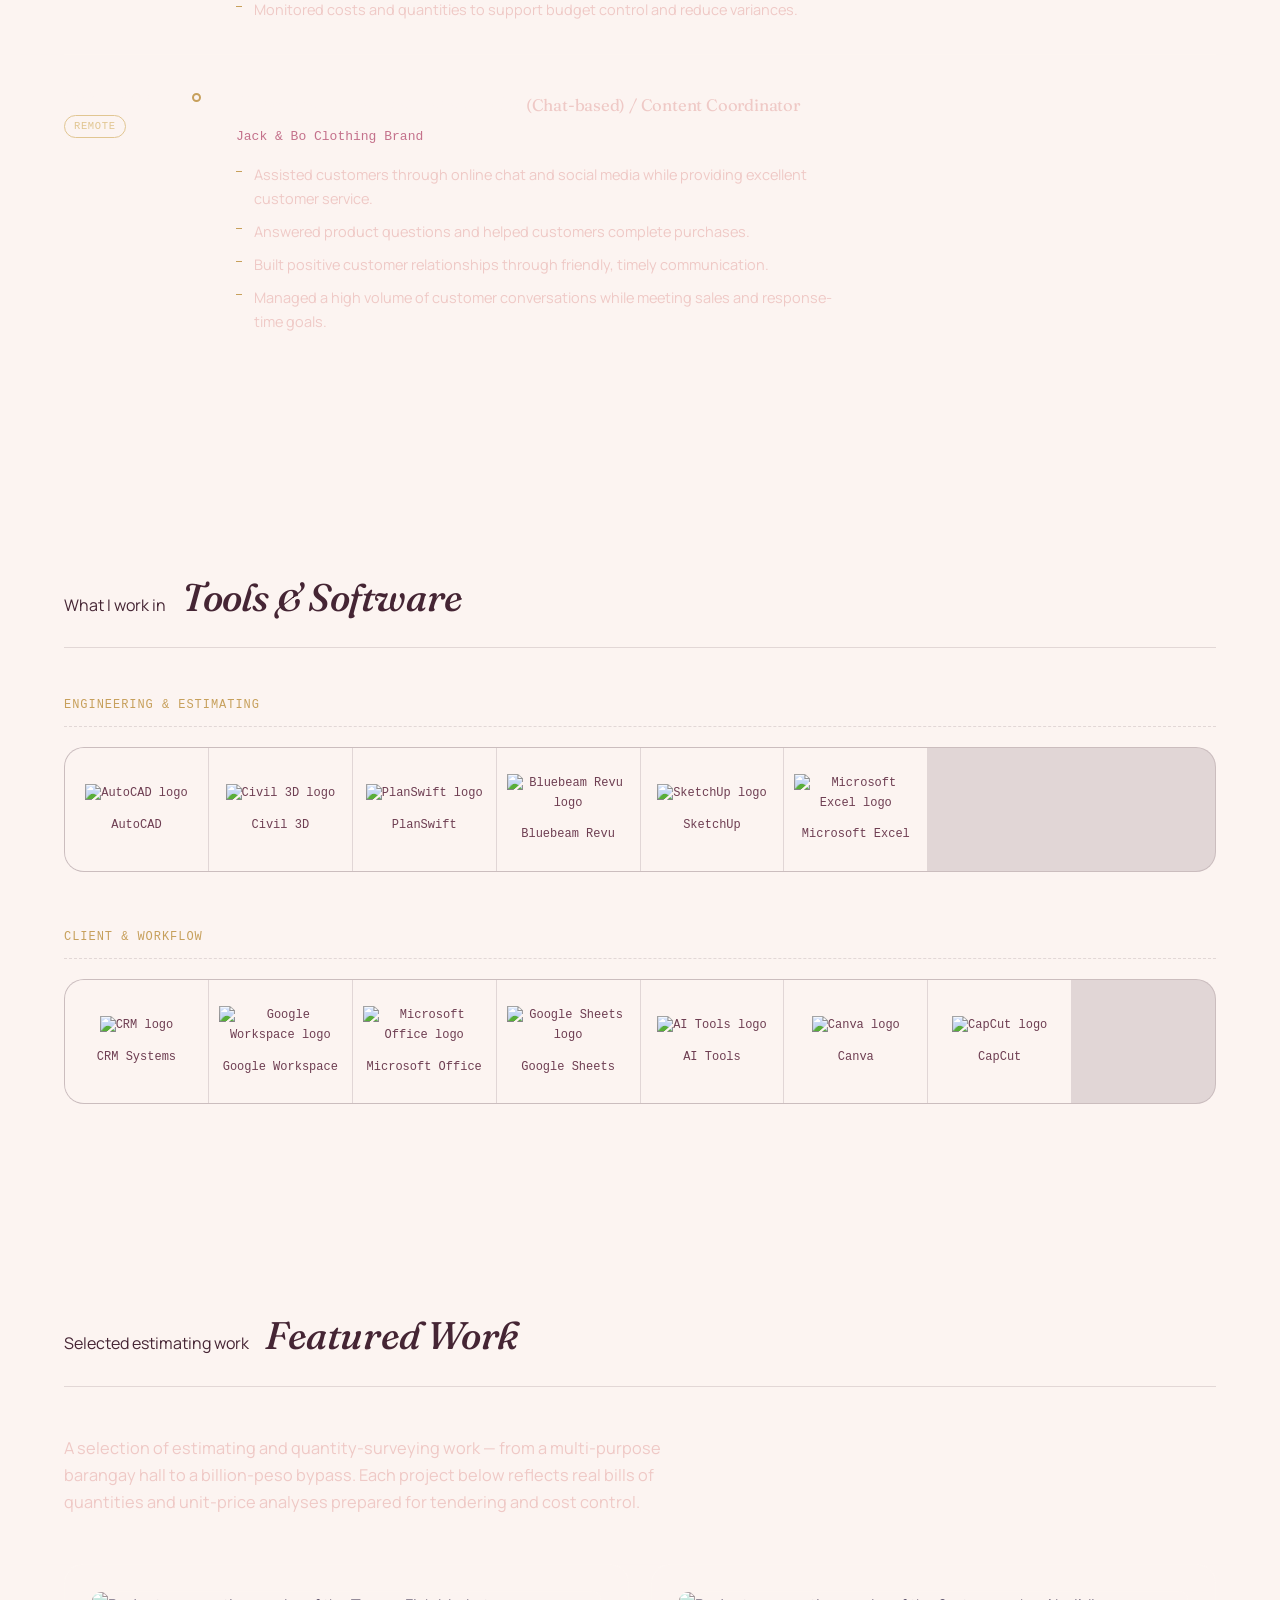
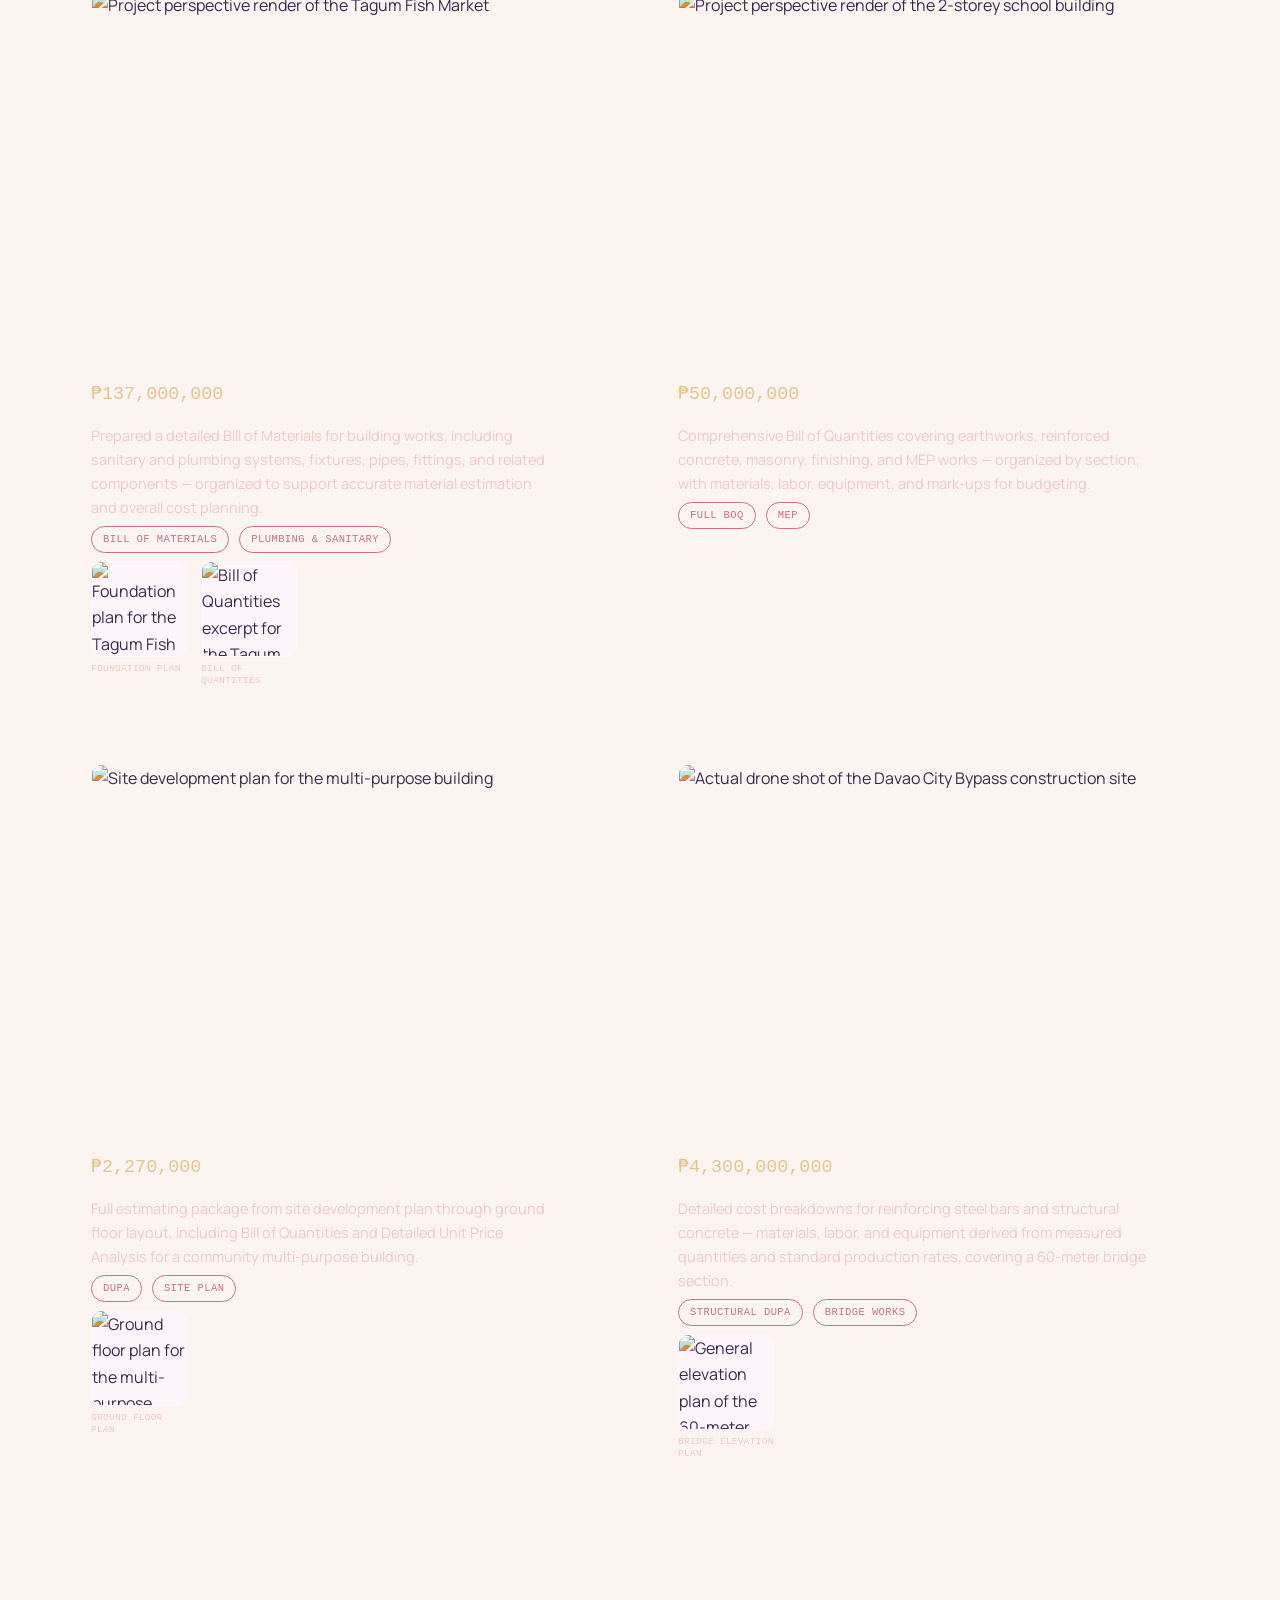
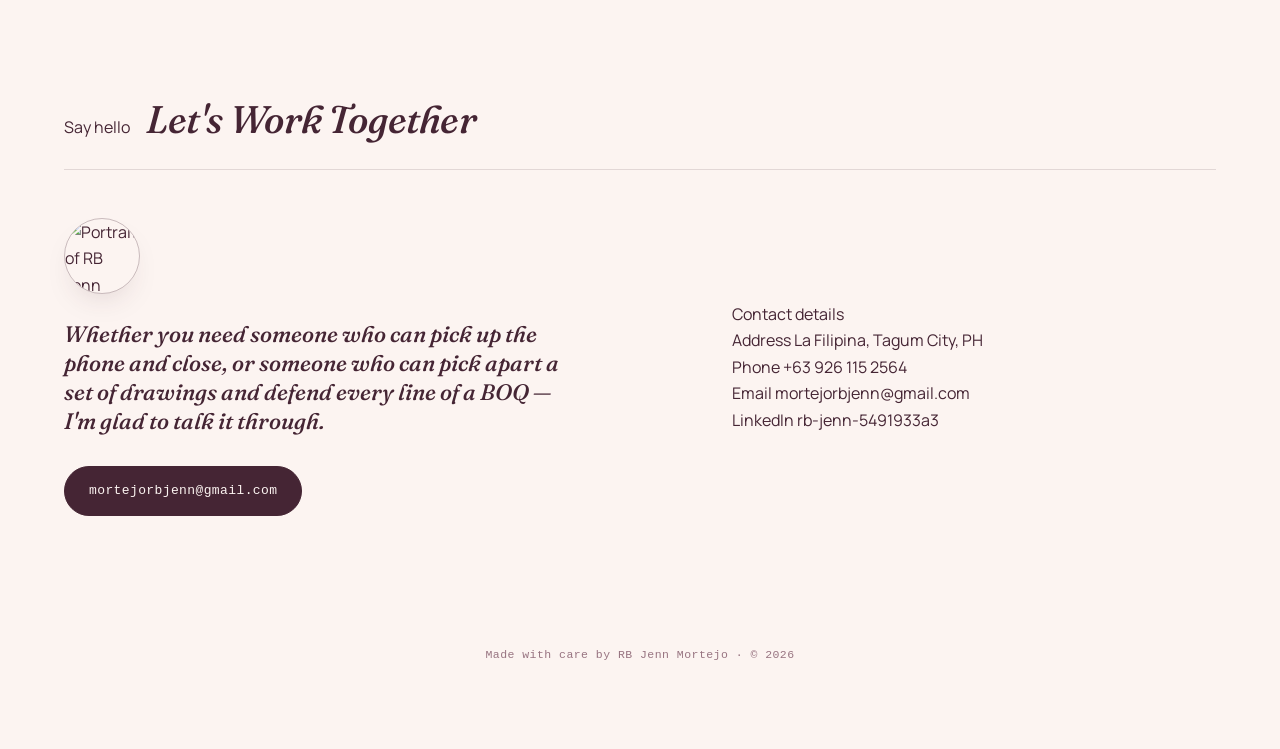
==== commit 1fe80b65: "Update index.html" ====
--- a/index.html
+++ b/index.html
@@ -7,38 +7,22 @@
 <meta name="description" content="Portfolio of RB Jenn Mortejo — Licensed Civil Engineer and customer-facing specialist. Estimating, BOQs, appointment setting, and client relations.">
 <link rel="preconnect" href="https://fonts.googleapis.com">
 <link rel="preconnect" href="https://fonts.gstatic.com" crossorigin>
-<link href="https://fonts.googleapis.com/css2?family=Fraunces:ital,opsz,wght@0,9..144,400;0,9..144,500;0,9..144,600;1,9..144,500&family=Manrope:wght@400;500;600;700&family=IBM+Plex+Mono:wght@400;500;600&display=swap" rel="stylesheet">
+<link href="https://fonts.googleapis.com/css2?family=Fraunces:ital,opsz,wght@0,9..144,400;0,9..144,500;0,9..144,600;1,9..144,500;1,9..144,600&family=Manrope:wght@400;500;600;700;800&display=swap" rel="stylesheet">
 <link rel="stylesheet" href="style.css">
 </head>
 <body>
 
-<!-- Drafting frame overlay -->
-<div class="frame" aria-hidden="true">
-  <span class="frame__corner frame__corner--tl"></span>
-  <span class="frame__corner frame__corner--tr"></span>
-  <span class="frame__corner frame__corner--bl"></span>
-  <span class="frame__corner frame__corner--br"></span>
-  <span class="frame__rev">REV 01 &middot; 2026</span>
-</div>
-
 <!-- NAV -->
 <header class="nav" id="nav">
   <a href="#home" class="nav__mark" aria-label="Home">
-    <svg viewBox="0 0 40 40" width="34" height="34" aria-hidden="true">
-      <circle cx="20" cy="20" r="18" fill="none" stroke="currentColor" stroke-width="1.2"/>
-      <line x1="20" y1="2" x2="20" y2="10" stroke="currentColor" stroke-width="1.2"/>
-      <line x1="20" y1="30" x2="20" y2="38" stroke="currentColor" stroke-width="1.2"/>
-      <line x1="2" y1="20" x2="10" y2="20" stroke="currentColor" stroke-width="1.2"/>
-      <line x1="30" y1="20" x2="38" y2="20" stroke="currentColor" stroke-width="1.2"/>
-      <text x="20" y="24" text-anchor="middle" font-family="IBM Plex Mono" font-size="11" fill="currentColor">RBJ</text>
-    </svg>
+    <span class="nav__monogram">RBJ</span>
   </a>
   <nav class="nav__links" id="navLinks">
-    <a href="#about"><span class="nav__code">A-01</span> About</a>
-    <a href="#experience"><span class="nav__code">A-02</span> Experience</a>
-    <a href="#skills"><span class="nav__code">A-03</span> Tools</a>
-    <a href="#work"><span class="nav__code">B-01</span> Featured Work</a>
-    <a href="#contact"><span class="nav__code">A-06</span> Contact</a>
+    <a href="#about">About</a>
+    <a href="#experience">Experience</a>
+    <a href="#skills">Tools</a>
+    <a href="#work">Featured Work</a>
+    <a href="#contact">Contact</a>
   </nav>
   <button class="nav__toggle" id="navToggle" aria-label="Toggle navigation" aria-expanded="false">
     <span></span><span></span><span></span>
@@ -50,11 +34,12 @@
   <!-- HERO -->
   <section class="hero" id="home">
     <img src="images/hero-backdrop.png" alt="" class="hero__backdrop" aria-hidden="true">
-    <div class="hero__grid" aria-hidden="true"></div>
+    <div class="hero__bloom hero__bloom--one" aria-hidden="true"></div>
+    <div class="hero__bloom hero__bloom--two" aria-hidden="true"></div>
     <div class="hero__inner">
       <div class="hero__lead">
         <p class="eyebrow">Licensed Civil Engineer &middot; Client Relations &amp; Estimating</p>
-        <h1 class="hero__name">RB Jenn<br>Mortejo</h1>
+        <h1 class="hero__name">RB Jenn<br><em>Mortejo</em></h1>
         <p class="hero__tagline">I draft accurate numbers on paper and build honest rapport on the line — five years split evenly between quantity takeoffs and quota-carrying conversations.</p>
         <div class="hero__cta">
           <a href="#work" class="btn btn--primary">View Featured Work</a>
@@ -66,37 +51,23 @@
         <figure class="photo-card photo-card--hero">
           <img src="images/profile.png" alt="Portrait of RB Jenn Mortejo">
         </figure>
-        <div class="titleblock" role="img" aria-label="Drawing title block with profile summary">
-          <svg class="titleblock__border" viewBox="0 0 100 100" preserveAspectRatio="none" aria-hidden="true">
-            <rect x="0.5" y="0.5" width="99" height="99" fill="none" stroke="currentColor" stroke-width="0.4" pathLength="100" class="draw-line"/>
-          </svg>
-          <div class="titleblock__row titleblock__row--title">
-            <span class="titleblock__label">Project</span>
-            <span class="titleblock__value">Career Portfolio</span>
-          </div>
-          <div class="titleblock__row">
-            <span class="titleblock__label">Drawn by</span>
-            <span class="titleblock__value">RB Jenn Mortejo</span>
-          </div>
-          <div class="titleblock__row">
-            <span class="titleblock__label">Discipline</span>
-            <span class="titleblock__value">Civil / Client Success</span>
-          </div>
-          <div class="titleblock__row">
-            <span class="titleblock__label">Location</span>
-            <span class="titleblock__value">Tagum City, PH</span>
-          </div>
-          <div class="titleblock__row">
-            <span class="titleblock__label">Scale</span>
-            <span class="titleblock__value">N.T.S.</span>
-          </div>
-          <div class="titleblock__row">
-            <span class="titleblock__label">Sheet</span>
-            <span class="titleblock__value">01 of 06</span>
-          </div>
-          <div class="titleblock__row titleblock__row--last">
-            <span class="titleblock__label">Status</span>
-            <span class="titleblock__value titleblock__value--tag">Open to Remote Roles</span>
+        <div class="infocard" role="img" aria-label="Summary card with profile details">
+          <p class="infocard__eyebrow">At a glance</p>
+          <div class="infocard__row">
+            <span class="infocard__label">Role</span>
+            <span class="infocard__value">Civil Engineer &amp; Client Success</span>
+          </div>
+          <div class="infocard__row">
+            <span class="infocard__label">Based in</span>
+            <span class="infocard__value">Tagum City, Philippines</span>
+          </div>
+          <div class="infocard__row">
+            <span class="infocard__label">Experience</span>
+            <span class="infocard__value">5+ years, remote &amp; on-site</span>
+          </div>
+          <div class="infocard__row infocard__row--last">
+            <span class="infocard__label">Availability</span>
+            <span class="infocard__value infocard__value--tag">Open to Remote Roles</span>
           </div>
         </div>
       </div>
@@ -109,7 +80,7 @@
   <!-- ABOUT -->
   <section class="sheet" id="about" data-reveal>
     <div class="sheet__head">
-      <span class="sheet__code">A-01</span>
+      <p class="sheet__eyebrow">Get to know me</p>
       <h2 class="sheet__title">About</h2>
     </div>
 
@@ -141,12 +112,8 @@
     </div>
 
     <div class="education-card">
-      <div class="education-card__icon" aria-hidden="true">
-        <svg viewBox="0 0 48 48" width="42" height="42">
-          <circle cx="24" cy="24" r="21" fill="none" stroke="currentColor" stroke-width="1.2"/>
-          <path d="M24 14 L36 20 L24 26 L12 20 Z" fill="none" stroke="currentColor" stroke-width="1.2" stroke-linejoin="round"/>
-          <path d="M17 22.5 V29 C17 31 20 33 24 33 C28 33 31 31 31 29 V22.5" fill="none" stroke="currentColor" stroke-width="1.2"/>
-        </svg>
+      <div class="education-card__seal">
+        <img src="images/certificate-seal.png" alt="Licensed Civil Engineer certification badge">
       </div>
       <div class="education-card__body">
         <p class="education-card__eyebrow">Education &amp; Credential</p>
@@ -154,16 +121,13 @@
         <p class="education-card__meta">Davao Oriental State University &middot; Class of 2020</p>
         <p class="education-card__desc">Licensed Civil Engineer, Philippines. Built a foundation in engineering principles and critical problem-solving that now shows up equally in a spreadsheet of quantities or a call script.</p>
       </div>
-      <div class="education-card__seal">
-        <img src="images/certificate-seal.png" alt="Licensed Civil Engineer certification badge">
-      </div>
     </div>
   </section>
 
   <!-- EXPERIENCE -->
-  <section class="sheet sheet--ink" id="experience" data-reveal>
-    <div class="sheet__head">
-      <span class="sheet__code">A-02</span>
+  <section class="sheet sheet--tint" id="experience" data-reveal>
+    <div class="sheet__head">
+      <p class="sheet__eyebrow">Where I've worked</p>
       <h2 class="sheet__title">Work Experience</h2>
     </div>
 
@@ -246,7 +210,7 @@
   <!-- SKILLS / TOOLS -->
   <section class="sheet" id="skills" data-reveal>
     <div class="sheet__head">
-      <span class="sheet__code">A-03</span>
+      <p class="sheet__eyebrow">What I work in</p>
       <h2 class="sheet__title">Tools &amp; Software</h2>
     </div>
 
@@ -254,34 +218,73 @@
       <div class="tool-group">
         <p class="tool-group__label">Engineering &amp; Estimating</p>
         <div class="tool-grid">
-          <div class="tool"><svg viewBox="0 0 32 32" class="tool__icon"><rect x="5" y="5" width="22" height="22" fill="none" stroke="currentColor" stroke-width="1.2"/><line x1="5" y1="12" x2="27" y2="12" stroke="currentColor" stroke-width="1"/><line x1="12" y1="5" x2="12" y2="27" stroke="currentColor" stroke-width="1"/></svg><span>AutoCAD</span></div>
-          <div class="tool"><svg viewBox="0 0 32 32" class="tool__icon"><path d="M5 24 L14 10 L20 18 L27 8" fill="none" stroke="currentColor" stroke-width="1.2" stroke-linejoin="round"/><circle cx="14" cy="10" r="1.6" fill="currentColor"/><circle cx="20" cy="18" r="1.6" fill="currentColor"/></svg><span>Civil 3D</span></div>
-          <div class="tool"><svg viewBox="0 0 32 32" class="tool__icon"><rect x="6" y="6" width="20" height="20" fill="none" stroke="currentColor" stroke-width="1.2"/><line x1="6" y1="13" x2="26" y2="13" stroke="currentColor" stroke-width="1"/><line x1="6" y1="20" x2="26" y2="20" stroke="currentColor" stroke-width="1"/><line x1="14" y1="6" x2="14" y2="26" stroke="currentColor" stroke-width="1"/></svg><span>PlanSwift</span></div>
-          <div class="tool"><svg viewBox="0 0 32 32" class="tool__icon"><path d="M8 24 V12 L16 6 L24 12 V24 Z" fill="none" stroke="currentColor" stroke-width="1.2" stroke-linejoin="round"/><line x1="8" y1="12" x2="24" y2="12" stroke="currentColor" stroke-width="1"/></svg><span>Bluebeam Revu</span></div>
-          <div class="tool"><svg viewBox="0 0 32 32" class="tool__icon"><path d="M6 22 L16 8 L26 22 Z" fill="none" stroke="currentColor" stroke-width="1.2" stroke-linejoin="round"/><line x1="12" y1="22" x2="16" y2="14" stroke="currentColor" stroke-width="1"/></svg><span>SketchUp</span></div>
-          <div class="tool"><svg viewBox="0 0 32 32" class="tool__icon"><rect x="6" y="6" width="20" height="20" fill="none" stroke="currentColor" stroke-width="1.2"/><line x1="6" y1="14" x2="26" y2="14" stroke="currentColor" stroke-width="1"/><line x1="16" y1="6" x2="16" y2="26" stroke="currentColor" stroke-width="1"/></svg><span>Microsoft Excel</span></div>
+          <div class="tool">
+            <span class="tool__logo-wrap"><img src="images/logos/autocad.png" alt="AutoCAD logo" class="tool__logo"></span>
+            <span>AutoCAD</span>
+          </div>
+          <div class="tool">
+            <span class="tool__logo-wrap"><img src="images/logos/civil3d.png" alt="Civil 3D logo" class="tool__logo"></span>
+            <span>Civil 3D</span>
+          </div>
+          <div class="tool">
+            <span class="tool__logo-wrap"><img src="images/logos/planswift.png" alt="PlanSwift logo" class="tool__logo"></span>
+            <span>PlanSwift</span>
+          </div>
+          <div class="tool">
+            <span class="tool__logo-wrap"><img src="images/logos/bluebeam.png" alt="Bluebeam Revu logo" class="tool__logo"></span>
+            <span>Bluebeam Revu</span>
+          </div>
+          <div class="tool">
+            <span class="tool__logo-wrap"><img src="images/logos/sketchup.png" alt="SketchUp logo" class="tool__logo"></span>
+            <span>SketchUp</span>
+          </div>
+          <div class="tool">
+            <span class="tool__logo-wrap"><img src="images/logos/excel.png" alt="Microsoft Excel logo" class="tool__logo"></span>
+            <span>Microsoft Excel</span>
+          </div>
         </div>
       </div>
 
       <div class="tool-group">
         <p class="tool-group__label">Client &amp; Workflow</p>
         <div class="tool-grid">
-          <div class="tool"><svg viewBox="0 0 32 32" class="tool__icon"><circle cx="16" cy="16" r="10" fill="none" stroke="currentColor" stroke-width="1.2"/><path d="M11 16 h4 l2 4 2-8 2 4 h1" fill="none" stroke="currentColor" stroke-width="1.1"/></svg><span>CRM Systems</span></div>
-          <div class="tool"><svg viewBox="0 0 32 32" class="tool__icon"><rect x="5" y="9" width="22" height="15" rx="1" fill="none" stroke="currentColor" stroke-width="1.2"/><path d="M5 10 L16 18 L27 10" fill="none" stroke="currentColor" stroke-width="1.1"/></svg><span>Google Workspace</span></div>
-          <div class="tool"><svg viewBox="0 0 32 32" class="tool__icon"><rect x="6" y="6" width="20" height="20" fill="none" stroke="currentColor" stroke-width="1.2"/><line x1="6" y1="12" x2="26" y2="12" stroke="currentColor" stroke-width="1"/><line x1="6" y1="18" x2="26" y2="18" stroke="currentColor" stroke-width="1"/></svg><span>Microsoft Office</span></div>
-          <div class="tool"><svg viewBox="0 0 32 32" class="tool__icon"><rect x="6" y="6" width="20" height="20" fill="none" stroke="currentColor" stroke-width="1.2"/><line x1="6" y1="12" x2="26" y2="12" stroke="currentColor" stroke-width="1"/><line x1="12" y1="12" x2="12" y2="26" stroke="currentColor" stroke-width="1"/><line x1="19" y1="12" x2="19" y2="26" stroke="currentColor" stroke-width="1"/></svg><span>Google Sheets</span></div>
-          <div class="tool"><svg viewBox="0 0 32 32" class="tool__icon"><path d="M16 5 L19 13 L27 13 L20.5 18 L23 26 L16 21 L9 26 L11.5 18 L5 13 L13 13 Z" fill="none" stroke="currentColor" stroke-width="1.1" stroke-linejoin="round"/></svg><span>AI Tools</span></div>
-          <div class="tool"><svg viewBox="0 0 32 32" class="tool__icon"><circle cx="13" cy="13" r="7" fill="none" stroke="currentColor" stroke-width="1.2"/><circle cx="20" cy="20" r="7" fill="none" stroke="currentColor" stroke-width="1.2"/></svg><span>Canva</span></div>
-          <div class="tool"><svg viewBox="0 0 32 32" class="tool__icon"><rect x="5" y="9" width="17" height="14" rx="1" fill="none" stroke="currentColor" stroke-width="1.2"/><path d="M22 13 L27 10 V22 L22 19 Z" fill="none" stroke="currentColor" stroke-width="1.1" stroke-linejoin="round"/></svg><span>CapCut</span></div>
+          <div class="tool">
+            <span class="tool__logo-wrap"><img src="images/logos/crm.png" alt="CRM logo" class="tool__logo"></span>
+            <span>CRM Systems</span>
+          </div>
+          <div class="tool">
+            <span class="tool__logo-wrap"><img src="images/logos/google-workspace.png" alt="Google Workspace logo" class="tool__logo"></span>
+            <span>Google Workspace</span>
+          </div>
+          <div class="tool">
+            <span class="tool__logo-wrap"><img src="images/logos/microsoft-office.png" alt="Microsoft Office logo" class="tool__logo"></span>
+            <span>Microsoft Office</span>
+          </div>
+          <div class="tool">
+            <span class="tool__logo-wrap"><img src="images/logos/google-sheets.png" alt="Google Sheets logo" class="tool__logo"></span>
+            <span>Google Sheets</span>
+          </div>
+          <div class="tool">
+            <span class="tool__logo-wrap"><img src="images/logos/ai-tools.png" alt="AI Tools logo" class="tool__logo"></span>
+            <span>AI Tools</span>
+          </div>
+          <div class="tool">
+            <span class="tool__logo-wrap"><img src="images/logos/canva.png" alt="Canva logo" class="tool__logo"></span>
+            <span>Canva</span>
+          </div>
+          <div class="tool">
+            <span class="tool__logo-wrap"><img src="images/logos/capcut.png" alt="CapCut logo" class="tool__logo"></span>
+            <span>CapCut</span>
+          </div>
         </div>
       </div>
     </div>
   </section>
 
   <!-- FEATURED WORK -->
-  <section class="sheet sheet--ink" id="work" data-reveal>
-    <div class="sheet__head">
-      <span class="sheet__code">B</span>
+  <section class="sheet sheet--tint" id="work" data-reveal>
+    <div class="sheet__head">
+      <p class="sheet__eyebrow">Selected estimating work</p>
       <h2 class="sheet__title">Featured Work</h2>
     </div>
     <p class="sheet__intro">A selection of estimating and quantity-surveying work — from a multi-purpose barangay hall to a billion-peso bypass. Each project below reflects real bills of quantities and unit-price analyses prepared for tendering and cost control.</p>
@@ -293,7 +296,6 @@
           <img src="images/project-fishmarket-cover.png" alt="Project perspective render of the Tagum Fish Market">
         </div>
         <div class="project__body">
-          <p class="project__kicker">Sheet B-01</p>
           <h3>Construction of Tagum Fish Market</h3>
           <p class="project__amount">₱137,000,000</p>
           <p class="project__desc">Prepared a detailed Bill of Materials for building works, including sanitary and plumbing systems, fixtures, pipes, fittings, and related components — organized to support accurate material estimation and overall cost planning.</p>
@@ -310,7 +312,6 @@
           <img src="images/project-school-cover.png" alt="Project perspective render of the 2-storey school building">
         </div>
         <div class="project__body">
-          <p class="project__kicker">Sheet B-02</p>
           <h3>2-Storey, 12-Classroom School Building</h3>
           <p class="project__amount">₱50,000,000</p>
           <p class="project__desc">Comprehensive Bill of Quantities covering earthworks, reinforced concrete, masonry, finishing, and MEP works — organized by section, with materials, labor, equipment, and mark-ups for budgeting.</p>
@@ -323,7 +324,6 @@
           <img src="images/project-multipurpose-site.png" alt="Site development plan for the multi-purpose building">
         </div>
         <div class="project__body">
-          <p class="project__kicker">Sheet B-03</p>
           <h3>Multi-Purpose Building — Design &amp; Construction</h3>
           <p class="project__amount">₱2,270,000</p>
           <p class="project__desc">Full estimating package from site development plan through ground floor layout, including Bill of Quantities and Detailed Unit Price Analysis for a community multi-purpose building.</p>
@@ -339,7 +339,6 @@
           <img src="images/project-bypass-drone.png" alt="Actual drone shot of the Davao City Bypass construction site">
         </div>
         <div class="project__body">
-          <p class="project__kicker">Sheet B-04</p>
           <h3>Davao City Bypass Construction Project</h3>
           <p class="project__amount">₱4,300,000,000</p>
           <p class="project__desc">Detailed cost breakdowns for reinforcing steel bars and structural concrete — materials, labor, and equipment derived from measured quantities and standard production rates, covering a 60-meter bridge section.</p>
@@ -356,7 +355,7 @@
   <!-- CONTACT -->
   <section class="sheet contact" id="contact" data-reveal>
     <div class="sheet__head">
-      <span class="sheet__code">A-06</span>
+      <p class="sheet__eyebrow">Say hello</p>
       <h2 class="sheet__title">Let's Work Together</h2>
     </div>
 
@@ -367,25 +366,23 @@
         <a href="mailto:mortejorbjenn@gmail.com" class="btn btn--primary">mortejorbjenn@gmail.com</a>
       </div>
 
-      <div class="titleblock titleblock--contact">
-        <svg class="titleblock__border" viewBox="0 0 100 100" preserveAspectRatio="none" aria-hidden="true">
-          <rect x="0.5" y="0.5" width="99" height="99" fill="none" stroke="currentColor" stroke-width="0.4"/>
-        </svg>
-        <div class="titleblock__row">
-          <span class="titleblock__label">Address</span>
-          <span class="titleblock__value">La Filipina, Tagum City, PH</span>
-        </div>
-        <div class="titleblock__row">
-          <span class="titleblock__label">Phone</span>
-          <span class="titleblock__value"><a href="tel:+639261152564">+63 926 115 2564</a></span>
-        </div>
-        <div class="titleblock__row">
-          <span class="titleblock__label">Email</span>
-          <span class="titleblock__value"><a href="mailto:mortejorbjenn@gmail.com">mortejorbjenn@gmail.com</a></span>
-        </div>
-        <div class="titleblock__row titleblock__row--last">
-          <span class="titleblock__label">LinkedIn</span>
-          <span class="titleblock__value"><a href="https://linkedin.com/in/rb-jenn-5491933a3" target="_blank" rel="noopener">rb-jenn-5491933a3</a></span>
+      <div class="infocard infocard--contact">
+        <p class="infocard__eyebrow">Contact details</p>
+        <div class="infocard__row">
+          <span class="infocard__label">Address</span>
+          <span class="infocard__value">La Filipina, Tagum City, PH</span>
+        </div>
+        <div class="infocard__row">
+          <span class="infocard__label">Phone</span>
+          <span class="infocard__value"><a href="tel:+639261152564">+63 926 115 2564</a></span>
+        </div>
+        <div class="infocard__row">
+          <span class="infocard__label">Email</span>
+          <span class="infocard__value"><a href="mailto:mortejorbjenn@gmail.com">mortejorbjenn@gmail.com</a></span>
+        </div>
+        <div class="infocard__row infocard__row--last">
+          <span class="infocard__label">LinkedIn</span>
+          <span class="infocard__value"><a href="https://linkedin.com/in/rb-jenn-5491933a3" target="_blank" rel="noopener">rb-jenn-5491933a3</a></span>
         </div>
       </div>
     </div>
@@ -394,7 +391,7 @@
 </main>
 
 <footer class="footer">
-  <p>End of set &middot; 06 sheets &middot; Drawn by RB Jenn Mortejo, © 2026</p>
+  <p>Made with care by RB Jenn Mortejo &middot; © 2026</p>
 </footer>
 
 <script src="script.js"></script>
--- a/style.css
+++ b/style.css
@@ -1,23 +1,29 @@
 /* =========================================================
-   TOKENS
+   TOKENS — soft romantic drafting-room, rose & champagne
 ========================================================= */
 :root{
-  --ink:        #10202B;
-  --ink-soft:   #223644;
-  --paper:      #ECE7DA;
-  --paper-2:    #E1DBC7;
-  --paper-3:    #D8D0B7;
-  --blue:       #3E7C97;
-  --blue-deep:  #1F4B5E;
-  --brass:      #AD8A54;
-  --brass-soft: #C7A876;
-  --line-dark:  rgba(16,32,43,0.16);
-  --line-darker:rgba(16,32,43,0.32);
-  --line-light: rgba(236,231,218,0.16);
-  --line-lighter:rgba(236,231,218,0.32);
-
-  --font-display: 'Space Grotesk', sans-serif;
-  --font-body: 'IBM Plex Sans', sans-serif;
+  --ink:        #452534;   /* deep plum-wine, replaces navy */
+  --ink-soft:   #6E3E52;
+  --paper:      #FCF4F1;   /* blush cream */
+  --paper-2:    #F8E4E0;   /* soft blush pink */
+  --paper-3:    #EFC9C6;   /* deeper blush */
+  --rose:       #C4718B;   /* primary accent */
+  --rose-deep:  #9C4C68;   /* deep rose, labels/borders */
+  --gold:       #C7A05C;   /* champagne gold accent */
+  --gold-soft:  #E1C692;
+
+  --line-dark:   rgba(69,37,52,0.14);
+  --line-darker: rgba(69,37,52,0.28);
+  --line-light:  rgba(252,244,241,0.16);
+  --line-lighter:rgba(252,244,241,0.32);
+
+  --radius: 20px;
+  --radius-sm: 10px;
+  --shadow-soft: 0 20px 50px -20px rgba(156,76,104,0.35);
+  --shadow-card: 0 14px 34px -18px rgba(69,37,52,0.28);
+
+  --font-display: 'Fraunces', serif;
+  --font-body: 'Manrope', sans-serif;
   --font-mono: 'IBM Plex Mono', monospace;
 
   --gutter: clamp(20px, 5vw, 64px);
@@ -33,7 +39,7 @@
   color: var(--ink);
   font-family: var(--font-body);
   font-size: 16px;
-  line-height: 1.6;
+  line-height: 1.65;
   -webkit-font-smoothing: antialiased;
   overflow-x: hidden;
 }
@@ -43,16 +49,17 @@
   *,*::before,*::after{ animation-duration:0.01ms !important; animation-iteration-count:1 !important; transition-duration:0.01ms !important; }
 }
 
-h1,h2,h3{ font-family: var(--font-display); font-weight:600; margin:0; letter-spacing:-0.01em; }
+h1,h2,h3{ font-family: var(--font-display); font-weight:500; margin:0; letter-spacing:-0.01em; }
 p{ margin:0; }
 a{ color: inherit; text-decoration:none; }
 ul{ margin:0; padding:0; list-style:none; }
 svg{ display:block; }
-
-::selection{ background: var(--blue); color: var(--paper); }
+img{ max-width:100%; display:block; }
+
+::selection{ background: var(--rose); color: var(--paper); }
 
 :focus-visible{
-  outline: 2px solid var(--blue);
+  outline: 2px solid var(--rose-deep);
   outline-offset: 3px;
 }
 
@@ -69,12 +76,12 @@
 .frame__corner{
   position:absolute;
   width:16px; height:16px;
-  border: 1px solid var(--blue-deep);
-}
-.frame__corner--tl{ top:-1px; left:-1px; border-right:none; border-bottom:none; }
-.frame__corner--tr{ top:-1px; right:-1px; border-left:none; border-bottom:none; }
-.frame__corner--bl{ bottom:-1px; left:-1px; border-right:none; border-top:none; }
-.frame__corner--br{ bottom:-1px; right:-1px; border-left:none; border-top:none; }
+  border: 1px solid var(--rose-deep);
+}
+.frame__corner--tl{ top:-1px; left:-1px; border-right:none; border-bottom:none; border-top-left-radius: 4px; }
+.frame__corner--tr{ top:-1px; right:-1px; border-left:none; border-bottom:none; border-top-right-radius: 4px; }
+.frame__corner--bl{ bottom:-1px; left:-1px; border-right:none; border-top:none; border-bottom-left-radius: 4px; }
+.frame__corner--br{ bottom:-1px; right:-1px; border-left:none; border-top:none; border-bottom-right-radius: 4px; }
 .frame__rev{
   position:absolute;
   right: -6px;
@@ -84,7 +91,7 @@
   font-family: var(--font-mono);
   font-size: 10px;
   letter-spacing: 0.12em;
-  color: var(--blue-deep);
+  color: var(--rose-deep);
   opacity:0.7;
   white-space: nowrap;
 }
@@ -103,15 +110,15 @@
   align-items:center;
   justify-content:space-between;
   padding: 14px var(--gutter);
-  background: rgba(236,231,218,0.72);
+  background: rgba(252,244,241,0.72);
   backdrop-filter: blur(10px) saturate(1.1);
   border-bottom: 1px solid var(--line-dark);
   transition: background .3s ease, box-shadow .3s ease;
 }
 .nav.is-scrolled{
-  box-shadow: 0 8px 24px rgba(16,32,43,0.08);
-}
-.nav__mark{ color: var(--blue-deep); display:flex; }
+  box-shadow: 0 8px 24px rgba(156,76,104,0.14);
+}
+.nav__mark{ color: var(--rose-deep); display:flex; }
 .nav__links{ display:flex; gap: clamp(16px,2.4vw,36px); }
 .nav__links a{
   font-family: var(--font-mono);
@@ -125,13 +132,13 @@
 .nav__links a::after{
   content:"";
   position:absolute; left:0; right:0; bottom:-4px;
-  height:1px; background: var(--brass);
+  height:1px; background: var(--gold);
   transform: scaleX(0); transform-origin:left;
   transition: transform .25s ease;
 }
 .nav__links a:hover::after,
 .nav__links a:focus-visible::after{ transform: scaleX(1); }
-.nav__code{ color: var(--brass); font-weight:500; }
+.nav__code{ color: var(--rose); font-weight:500; }
 
 .nav__toggle{
   display:none;
@@ -153,6 +160,7 @@
     top: 60px; left: var(--frame-margin); right: var(--frame-margin);
     background: var(--paper);
     border: 1px solid var(--line-dark);
+    border-radius: var(--radius-sm);
     flex-direction: column;
     padding: 18px var(--gutter);
     gap: 18px;
@@ -177,6 +185,14 @@
   padding: calc(var(--gutter) + 60px) var(--gutter) var(--gutter);
   overflow:hidden;
 }
+.hero__backdrop{
+  position:absolute; inset:0;
+  width:100%; height:100%;
+  object-fit: cover;
+  opacity: 0.22;
+  filter: sepia(0.55) hue-rotate(280deg) saturate(1.6) brightness(1.15);
+  mask-image: radial-gradient(ellipse 70% 55% at 68% 38%, black 20%, transparent 85%);
+}
 .hero__grid{
   position:absolute; inset:0;
   background-image:
@@ -184,7 +200,7 @@
     linear-gradient(90deg, var(--line-dark) 1px, transparent 1px);
   background-size: 42px 42px;
   mask-image: radial-gradient(ellipse 80% 60% at 60% 40%, black 40%, transparent 90%);
-  opacity: 0.6;
+  opacity: 0.5;
 }
 .hero__inner{
   position:relative;
@@ -201,17 +217,18 @@
   font-size: 12.5px;
   letter-spacing: 0.1em;
   text-transform: uppercase;
-  color: var(--blue-deep);
+  color: var(--rose-deep);
   margin-bottom: 18px;
   display:flex; align-items:center; gap:10px;
 }
 .eyebrow::before{
-  content:""; width:26px; height:1px; background:var(--brass);
+  content:""; width:26px; height:1px; background:var(--gold);
 }
 .hero__name{
   font-size: clamp(2.6rem, 6.4vw, 5.4rem);
   line-height: 0.98;
   color: var(--ink);
+  font-style: normal;
 }
 .hero__tagline{
   margin-top: 22px;
@@ -228,26 +245,58 @@
   font-family: var(--font-mono);
   font-size: 13px;
   letter-spacing: 0.03em;
-  padding: 13px 22px;
+  padding: 13px 24px;
   border: 1px solid var(--ink);
+  border-radius: 999px;
   display:inline-flex; align-items:center; gap:8px;
-  transition: background .2s ease, color .2s ease, border-color .2s ease, transform .2s ease;
+  transition: background .2s ease, color .2s ease, border-color .2s ease, transform .2s ease, box-shadow .2s ease;
 }
 .btn--primary{ background: var(--ink); color: var(--paper); }
-.btn--primary:hover{ background: var(--blue-deep); border-color: var(--blue-deep); transform: translateY(-2px); }
+.btn--primary:hover{ background: var(--rose-deep); border-color: var(--rose-deep); transform: translateY(-2px); box-shadow: var(--shadow-soft); }
 .btn--ghost{ background: transparent; color: var(--ink); }
 .btn--ghost:hover{ background: var(--ink); color: var(--paper); transform: translateY(-2px); }
 
+/* Hero block wrap: photo card + title block */
+.hero__blockwrap{
+  position:relative;
+  display:flex;
+  flex-direction:column;
+  align-items:flex-end;
+  gap: 26px;
+}
+
+.photo-card{
+  margin:0;
+  background: var(--paper);
+  border: 1px solid var(--line-darker);
+  border-radius: var(--radius);
+  padding: 10px;
+  box-shadow: var(--shadow-card);
+  transform: rotate(-2.5deg);
+  width: 62%;
+  max-width: 260px;
+}
+.photo-card img{
+  width:100%; height:auto;
+  border-radius: calc(var(--radius) - 6px);
+  aspect-ratio: 3/4;
+  object-fit: cover;
+  filter: saturate(1.05);
+}
+
 /* Title block (hero + contact) */
 .titleblock{
   position:relative;
-  background: rgba(236,231,218,0.55);
+  background: rgba(252,244,241,0.6);
   backdrop-filter: blur(6px);
   padding: 4px;
+  border-radius: var(--radius);
+  overflow:hidden;
+  width:100%;
 }
 .titleblock__border{
   position:absolute; inset:0; width:100%; height:100%;
-  color: var(--blue-deep);
+  color: var(--rose-deep);
 }
 .draw-line{
   stroke-dasharray: 400;
@@ -261,7 +310,7 @@
   display:flex;
   justify-content:space-between;
   gap: 16px;
-  padding: 12px 20px;
+  padding: 12px 22px;
   border-bottom: 1px solid var(--line-dark);
   font-family: var(--font-mono);
   font-size: 13px;
@@ -273,20 +322,20 @@
   border-bottom: 1px solid var(--line-dark);
 }
 .titleblock__label{
-  color: var(--blue-deep);
+  color: var(--rose-deep);
   letter-spacing: 0.05em;
   text-transform: uppercase;
   font-size: 11px;
   flex-shrink:0;
 }
-.titleblock__row--title .titleblock__label{ color: var(--brass-soft); }
+.titleblock__row--title .titleblock__label{ color: var(--gold-soft); }
 .titleblock__value{ text-align:right; color: var(--ink); }
 .titleblock__row--title .titleblock__value{ color: var(--paper); font-weight:500; }
 .titleblock__value--tag{
-  color: var(--blue-deep);
+  color: var(--rose-deep);
   font-weight:500;
 }
-.titleblock--contact .titleblock__value a:hover{ color: var(--blue-deep); text-decoration: underline; }
+.titleblock--contact .titleblock__value a:hover{ color: var(--rose-deep); text-decoration: underline; }
 
 .hero__scroll{
   position:absolute;
@@ -298,7 +347,7 @@
 .hero__scroll span{
   position:absolute; top:0; left:-2px;
   width:5px; height:5px; border-radius:50%;
-  background: var(--brass);
+  background: var(--gold);
   animation: scrollDot 2.2s ease-in-out infinite;
 }
 @keyframes scrollDot{
@@ -310,6 +359,8 @@
 @media (max-width: 900px){
   .hero__inner{ grid-template-columns: 1fr; }
   .hero__scroll{ display:none; }
+  .hero__blockwrap{ align-items: stretch; }
+  .photo-card{ width: 150px; align-self: flex-start; }
 }
 
 /* =========================================================
@@ -334,7 +385,7 @@
   padding-left: var(--gutter);
   padding-right: var(--gutter);
 }
-.sheet--ink .sheet__code{ color: var(--brass-soft); }
+.sheet--ink .sheet__code{ color: var(--gold-soft); }
 .sheet--ink .sheet__title{ color: var(--paper); }
 
 .sheet__head{
@@ -349,11 +400,12 @@
 .sheet__code{
   font-family: var(--font-mono);
   font-size: 13px;
-  color: var(--blue-deep);
+  color: var(--rose-deep);
   border: 1px solid currentColor;
-  padding: 3px 9px;
-}
-.sheet__title{ font-size: clamp(1.7rem, 3vw, 2.4rem); }
+  border-radius: 999px;
+  padding: 3px 12px;
+}
+.sheet__title{ font-size: clamp(1.8rem, 3vw, 2.6rem); font-style: italic; }
 .sheet__intro{
   max-width: 62ch;
   color: var(--paper-3);
@@ -379,6 +431,8 @@
   gap: 1px;
   background: var(--line-darker);
   border: 1px solid var(--line-darker);
+  border-radius: var(--radius);
+  overflow:hidden;
 }
 .stat{
   background: var(--paper);
@@ -388,10 +442,10 @@
   display:block;
   font-family: var(--font-mono);
   font-size: clamp(1.7rem, 2.6vw, 2.3rem);
-  color: var(--blue-deep);
+  color: var(--rose-deep);
   font-weight:500;
 }
-.stat__unit{ font-size: 0.9rem; color: var(--brass); margin-left:4px; }
+.stat__unit{ font-size: 0.9rem; color: var(--gold); margin-left:4px; }
 .stat__label{
   display:block;
   margin-top: 8px;
@@ -409,20 +463,28 @@
   padding: 32px;
   background: var(--paper-2);
   border: 1px solid var(--line-dark);
-}
-.education-card__icon{ color: var(--blue-deep); }
+  border-radius: var(--radius);
+}
 .education-card__eyebrow{
   font-family: var(--font-mono);
   font-size: 11px;
   letter-spacing:0.08em;
   text-transform:uppercase;
-  color: var(--brass);
+  color: var(--gold);
   margin-bottom:8px;
 }
-.education-card__body h3{ font-size: 1.15rem; margin-bottom:6px; }
-.education-card__meta{ font-size: 13px; color: var(--blue-deep); margin-bottom:10px; font-family: var(--font-mono); }
+.education-card__body h3{ font-size: 1.15rem; margin-bottom:6px; font-style: italic; }
+.education-card__meta{ font-size: 13px; color: var(--rose-deep); margin-bottom:10px; font-family: var(--font-mono); }
 .education-card__desc{ color: var(--ink-soft); font-size: 14.5px; max-width:56ch; }
-.education-card__seal{ color: var(--blue-deep); opacity:0.85; }
+.education-card__seal{
+  width: 84px; height: 84px;
+  border-radius: 50%;
+  overflow:hidden;
+  border: 1px solid var(--line-darker);
+  box-shadow: var(--shadow-card);
+  flex-shrink:0;
+}
+.education-card__seal img{ width:100%; height:100%; object-fit:cover; }
 
 @media (max-width: 860px){
   .about__layout{ grid-template-columns:1fr; }
@@ -468,7 +530,7 @@
   width:9px; height:9px;
   border-radius:50%;
   background: var(--paper);
-  border: 2px solid var(--brass);
+  border: 2px solid var(--gold);
 }
 .tl-item__years{
   font-family: var(--font-mono);
@@ -480,17 +542,18 @@
   font-size: 10.5px;
   letter-spacing:0.06em;
   text-transform:uppercase;
-  color: var(--brass-soft);
+  color: var(--gold-soft);
   width: fit-content;
-  border: 1px solid var(--brass-soft);
-  padding: 2px 7px;
-}
-.tl-item__body h3{ font-size: 1.25rem; color: var(--paper); margin-bottom:4px; }
-.tl-item__part{ font-weight:400; color: var(--paper-3); font-size: 0.85em; }
+  border: 1px solid var(--gold-soft);
+  border-radius: 999px;
+  padding: 2px 9px;
+}
+.tl-item__body h3{ font-size: 1.3rem; color: var(--paper); margin-bottom:4px; font-style: italic; }
+.tl-item__part{ font-weight:400; color: var(--paper-3); font-size: 0.8em; font-style: normal; }
 .tl-item__org{
   font-family: var(--font-mono);
   font-size: 13px;
-  color: var(--blue);
+  color: var(--rose);
   margin-bottom: 16px;
 }
 .tl-item__body ul{ display:flex; flex-direction:column; gap:9px; max-width: 62ch; }
@@ -504,7 +567,7 @@
   content:"";
   position:absolute; left:0; top:8px;
   width:6px; height:1px;
-  background: var(--brass);
+  background: var(--gold);
 }
 
 @media (max-width: 720px){
@@ -526,7 +589,7 @@
   font-size: 12px;
   letter-spacing:0.08em;
   text-transform:uppercase;
-  color: var(--brass);
+  color: var(--gold);
   margin-bottom: 20px;
   padding-bottom: 10px;
   border-bottom: 1px dashed var(--line-dark);
@@ -537,6 +600,8 @@
   gap: 1px;
   background: var(--line-dark);
   border: 1px solid var(--line-dark);
+  border-radius: var(--radius);
+  overflow:hidden;
 }
 .tool{
   background: var(--paper);
@@ -550,7 +615,7 @@
   transition: background .2s ease, transform .2s ease;
 }
 .tool:hover{ background: var(--paper-2); transform: translateY(-3px); }
-.tool__icon{ width:30px; height:30px; color: var(--blue-deep); }
+.tool__icon{ width:30px; height:30px; color: var(--rose-deep); }
 .tool span{ font-family: var(--font-mono); font-size: 12px; color: var(--ink-soft); }
 
 /* =========================================================
@@ -559,36 +624,44 @@
 .work-grid{
   display:grid;
   grid-template-columns: 1fr 1fr;
-  gap: 1px;
-  background: var(--line-light);
+  gap: 22px;
+}
+.project{
+  background: rgba(252,244,241,0.04);
   border: 1px solid var(--line-light);
-}
-.project{
-  background: var(--ink);
-  padding: 36px;
+  border-radius: var(--radius);
+  padding: 26px;
   display:flex;
   flex-direction:column;
-  gap: 22px;
-}
+  gap: 20px;
+  transition: transform .25s ease, border-color .25s ease;
+}
+.project:hover{ transform: translateY(-4px); border-color: var(--gold-soft); }
 .project__art{
-  color: var(--blue);
-  opacity: 0.85;
+  border-radius: var(--radius-sm);
+  overflow:hidden;
   border: 1px solid var(--line-light);
-  padding: 10px;
-}
-.project__art svg{ width:100%; height:auto; }
+  aspect-ratio: 16/10;
+}
+.project__art img{
+  width:100%; height:100%;
+  object-fit: cover;
+  filter: saturate(0.92) sepia(0.12) hue-rotate(295deg) saturate(1.3) brightness(1.02);
+  transition: transform .5s ease;
+}
+.project:hover .project__art img{ transform: scale(1.04); }
 .project__kicker{
   font-family: var(--font-mono);
   font-size: 11px;
   letter-spacing:0.08em;
   text-transform:uppercase;
-  color: var(--brass-soft);
-}
-.project__body h3{ font-size: 1.3rem; color: var(--paper); margin-top:6px; }
+  color: var(--gold-soft);
+}
+.project__body h3{ font-size: 1.35rem; color: var(--paper); margin-top:6px; font-style: italic; }
 .project__amount{
   font-family: var(--font-mono);
   font-size: 1.15rem;
-  color: var(--brass-soft);
+  color: var(--gold-soft);
   margin-top: 8px;
 }
 .project__desc{
@@ -603,9 +676,38 @@
   font-size: 10.5px;
   letter-spacing:0.04em;
   text-transform:uppercase;
-  color: var(--blue);
-  border: 1px solid var(--blue);
-  padding: 4px 9px;
+  color: var(--rose);
+  border: 1px solid var(--rose);
+  border-radius: 999px;
+  padding: 4px 11px;
+}
+
+.project__docs{
+  margin-top: 8px;
+  display:flex;
+  gap: 14px;
+  flex-wrap:wrap;
+}
+.project__docs figure{
+  margin:0;
+  width: 96px;
+}
+.project__docs img{
+  width:100%; height: 96px;
+  object-fit: cover;
+  border-radius: var(--radius-sm);
+  border: 1px solid var(--line-light);
+  background: var(--paper);
+  filter: saturate(0.9) sepia(0.1) hue-rotate(295deg) saturate(1.2);
+}
+.project__docs figcaption{
+  margin-top: 6px;
+  font-family: var(--font-mono);
+  font-size: 9.5px;
+  letter-spacing:0.03em;
+  text-transform:uppercase;
+  color: var(--paper-3);
+  line-height:1.3;
 }
 
 @media (max-width: 860px){
@@ -621,12 +723,22 @@
   gap: clamp(32px,6vw,80px);
   align-items:center;
 }
+.contact__avatar{
+  width: 76px; height: 76px;
+  border-radius: 50%;
+  overflow:hidden;
+  border: 1px solid var(--line-darker);
+  box-shadow: var(--shadow-card);
+  margin-bottom: 26px;
+}
+.contact__avatar img{ width:100%; height:100%; object-fit:cover; }
 .contact__intro p{
   font-size: clamp(1.1rem, 1.8vw, 1.4rem);
   color: var(--ink);
   max-width: 34ch;
   margin-bottom: 30px;
   font-family: var(--font-display);
+  font-style: italic;
   font-weight: 500;
   line-height:1.3;
 }
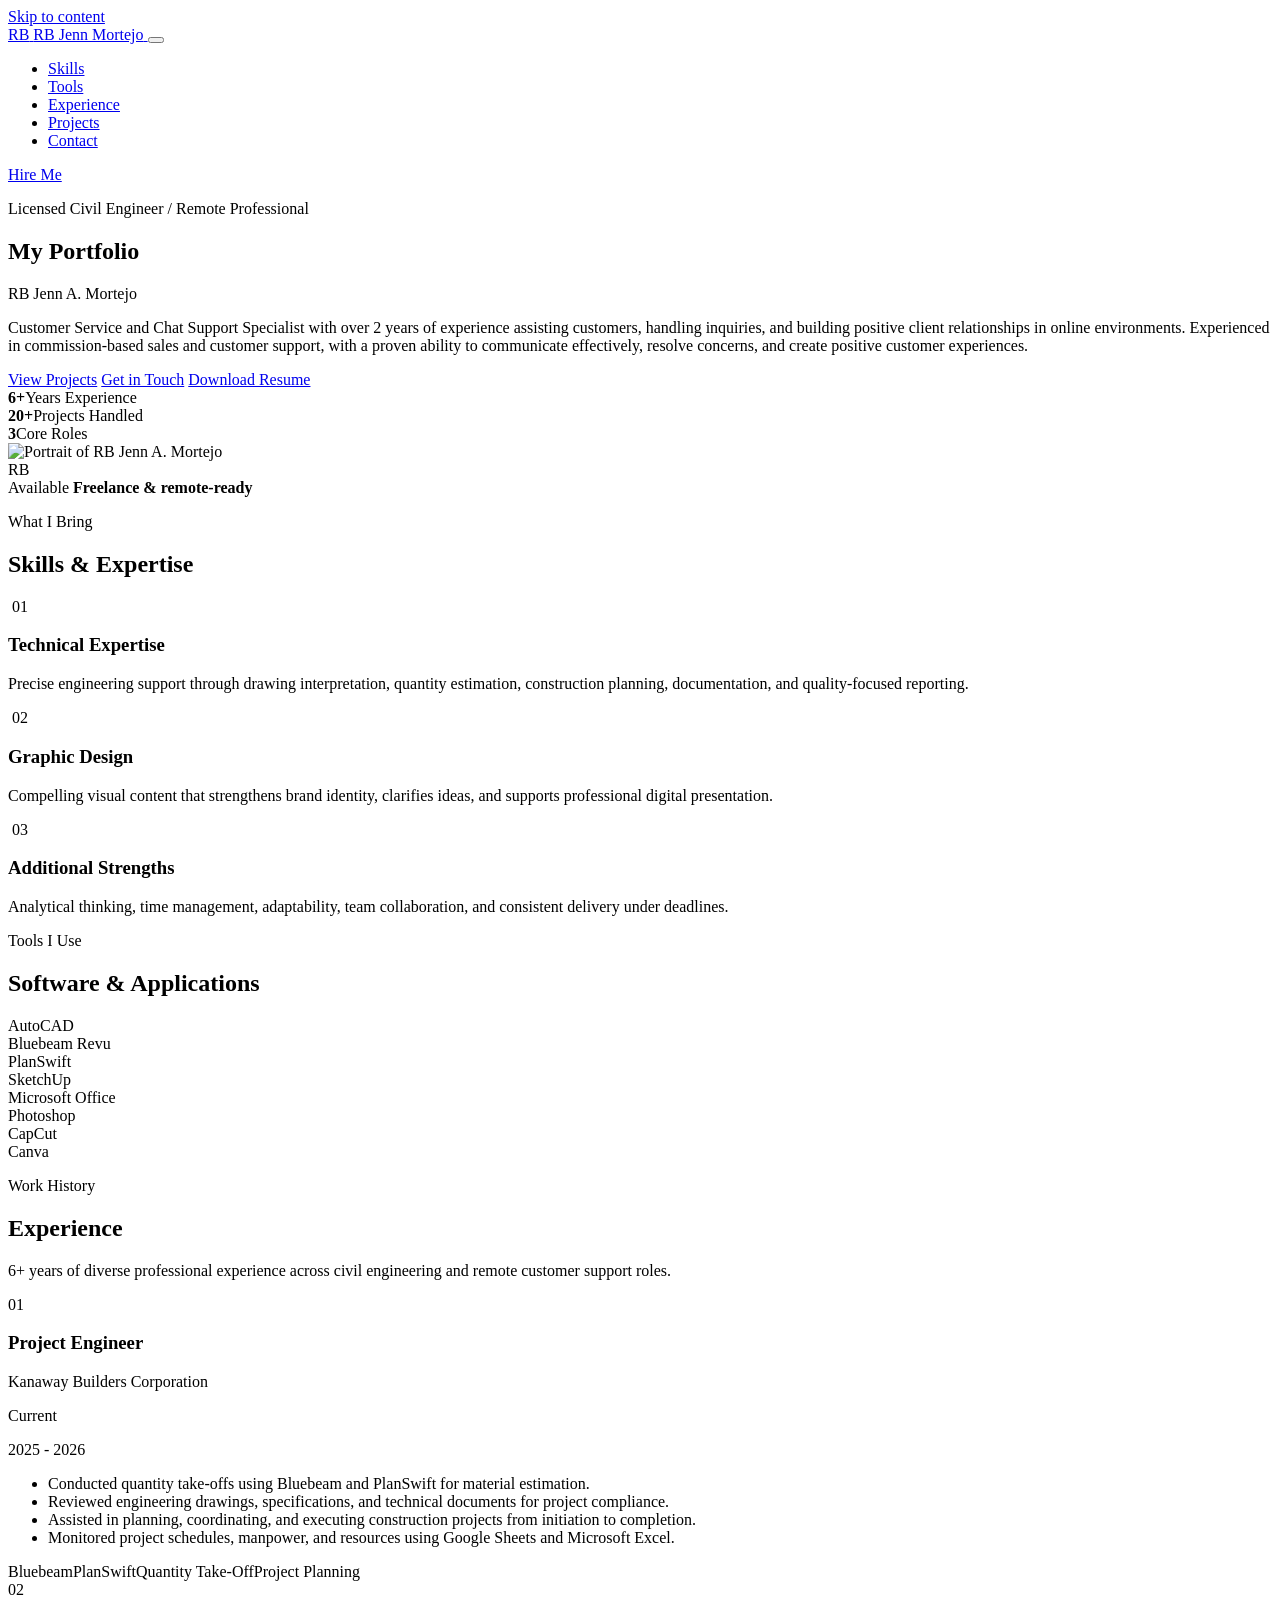
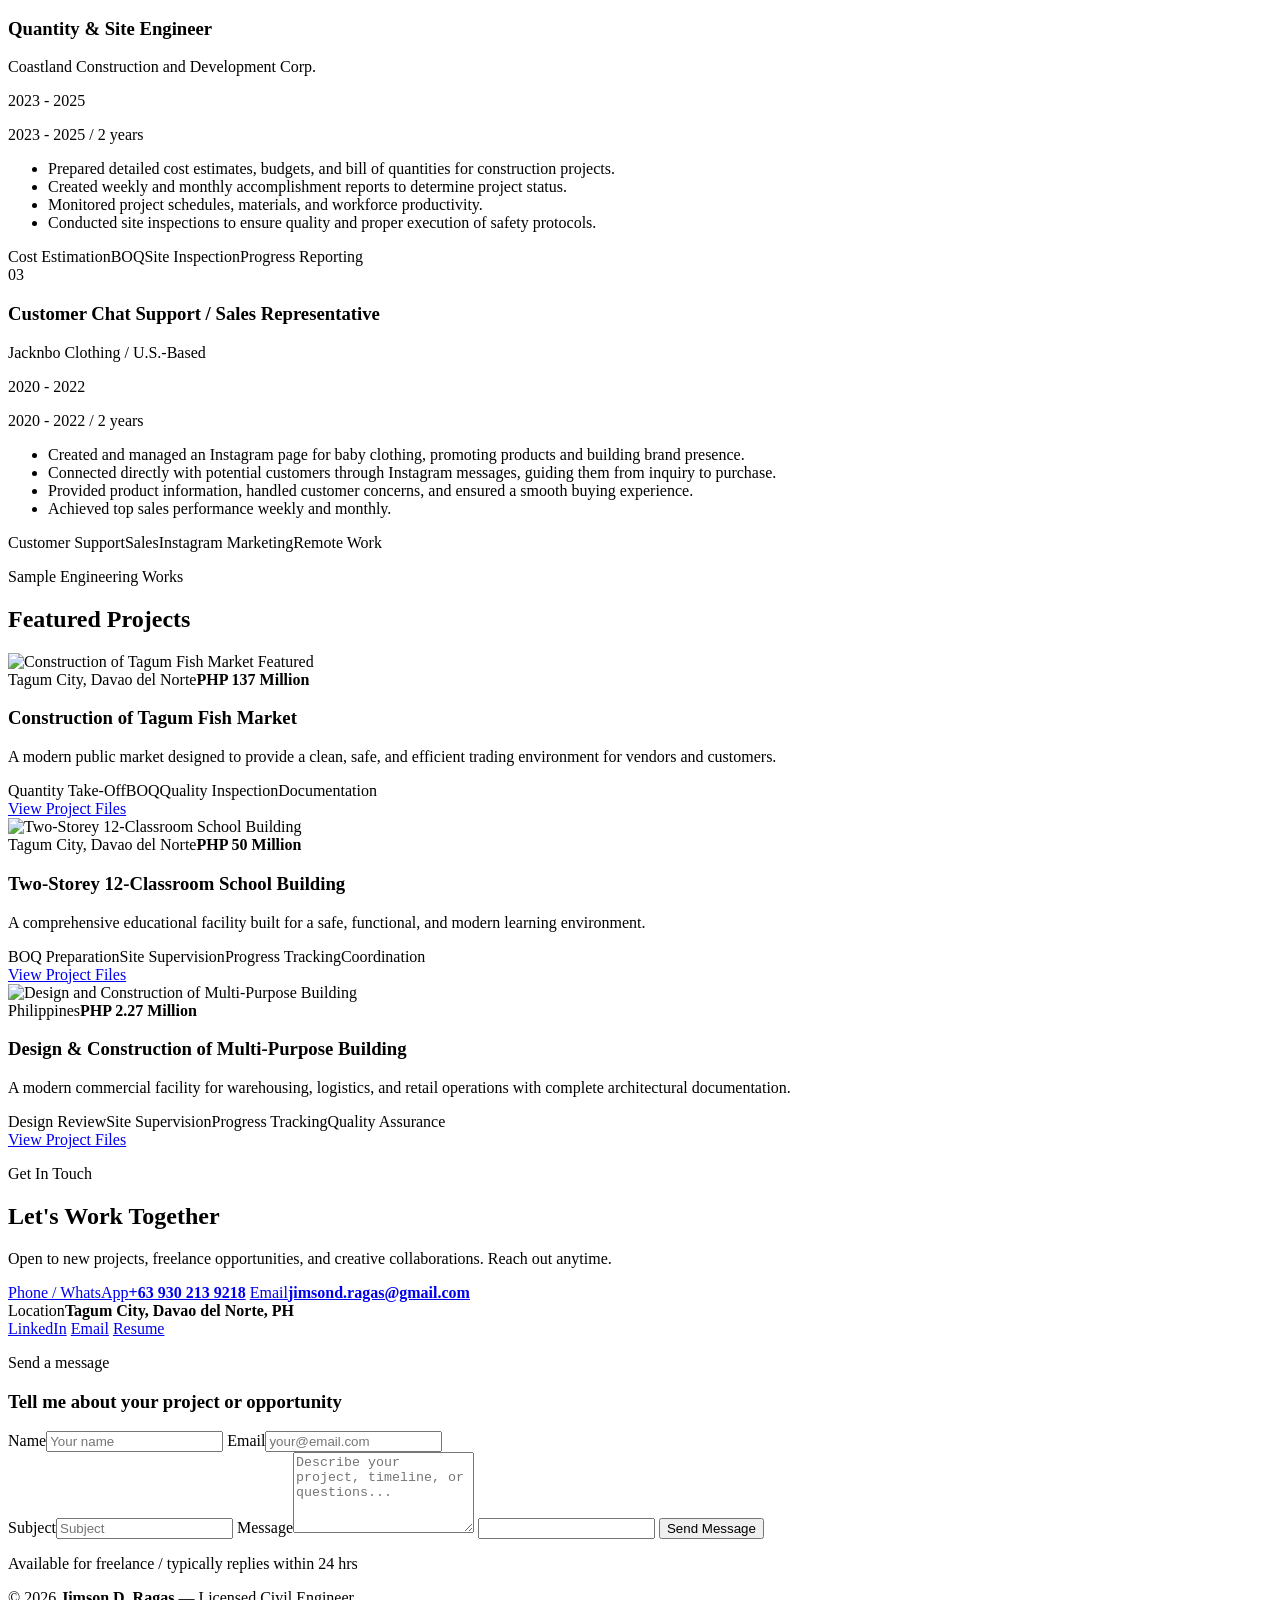
==== commit 64513a01: "Rename index (1).html to index.html" ====
--- a/index.html
+++ b/index.html
@@ -1,399 +1,337 @@
-<!DOCTYPE html>
+<!doctype html>
 <html lang="en">
 <head>
-<meta charset="UTF-8">
-<meta name="viewport" content="width=device-width, initial-scale=1.0">
-<title>RB Jenn Mortejo — Civil Engineer &amp; Client Relations</title>
-<meta name="description" content="Portfolio of RB Jenn Mortejo — Licensed Civil Engineer and customer-facing specialist. Estimating, BOQs, appointment setting, and client relations.">
-<link rel="preconnect" href="https://fonts.googleapis.com">
-<link rel="preconnect" href="https://fonts.gstatic.com" crossorigin>
-<link href="https://fonts.googleapis.com/css2?family=Fraunces:ital,opsz,wght@0,9..144,400;0,9..144,500;0,9..144,600;1,9..144,500;1,9..144,600&family=Manrope:wght@400;500;600;700;800&display=swap" rel="stylesheet">
-<link rel="stylesheet" href="style.css">
+  <meta charset="utf-8">
+  <meta name="viewport" content="width=device-width, initial-scale=1">
+  <meta name="description" content="Portfolio of RB Jenn A. Mortejo, Licensed Civil Engineer. Quantity surveying, cost estimation, project engineering, and remote-friendly professional services.">
+  <meta name="theme-color" content="#6d2c45">
+
+  <meta property="og:title" content="RB Jenn A. Mortejo | Portfolio">
+  <meta property="og:description" content="Licensed Civil Engineer specializing in quantity surveying, cost estimation, project engineering, and remote professional services.">
+  <meta property="og:image" content="images/og/og-1200.png">
+  <meta property="og:type" content="website">
+  <meta property="og:url" content="https://your-domain-or-github-pages-url">
+
+  <meta name="twitter:card" content="summary_large_image">
+  <meta name="twitter:creator" content="@RBjennmortejo">
+
+  <title>RB Jenn A. Mortejo | Premium Portfolio</title>
+
+  <link rel="preconnect" href="https://fonts.googleapis.com">
+  <link rel="preconnect" href="https://fonts.gstatic.com" crossorigin>
+  <link href="https://fonts.googleapis.com/css2?family=Cormorant+Garamond:ital,wght@0,600;0,700;1,600;1,700&family=Inter:wght@400;500;600;700;800&display=swap" rel="stylesheet">
+  <link rel="stylesheet" href="style.css">
+
+  <script type="application/ld+json">
+  {
+    "@context": "https://schema.org",
+    "@type": "Person",
+    "name": "RB Jenn A. Mortejo",
+    "jobTitle": "Licensed Civil Engineer",
+    "url": "https://your-domain-or-github-pages-url",
+    "email": "mailto:jimsond.ragas@gmail.com",
+    "sameAs": []
+  }
+  </script>
 </head>
 <body>
-
-<!-- NAV -->
-<header class="nav" id="nav">
-  <a href="#home" class="nav__mark" aria-label="Home">
-    <span class="nav__monogram">RBJ</span>
-  </a>
-  <nav class="nav__links" id="navLinks">
-    <a href="#about">About</a>
-    <a href="#experience">Experience</a>
-    <a href="#skills">Tools</a>
-    <a href="#work">Featured Work</a>
-    <a href="#contact">Contact</a>
+  <a class="skip-link" href="#main">Skip to content</a>
+
+  <nav id="nav" aria-label="Primary navigation">
+    <div class="nav-inner">
+      <a class="brand" href="#hero" aria-label="RB Jenn A. Mortejo home">
+        <span class="brand-mark">RB</span>
+        <span class="brand-text">RB Jenn Mortejo</span>
+      </a>
+
+      <button id="hamburger" class="hamburger" type="button" aria-label="Open menu" aria-controls="primary-menu" aria-expanded="false">
+        <span></span><span></span><span></span>
+      </button>
+
+      <ul id="primary-menu" class="nav-links" aria-hidden="false">
+        <li><a href="#skills">Skills</a></li>
+        <li><a href="#softwares">Tools</a></li>
+        <li><a href="#experience">Experience</a></li>
+        <li><a href="#projects">Projects</a></li>
+        <li><a href="#contact">Contact</a></li>
+      </ul>
+
+      <a class="nav-cta" href="#contact">Hire Me</a>
+    </div>
   </nav>
-  <button class="nav__toggle" id="navToggle" aria-label="Toggle navigation" aria-expanded="false">
-    <span></span><span></span><span></span>
-  </button>
-</header>
-
-<main>
-
-  <!-- HERO -->
-  <section class="hero" id="home">
-    <img src="images/hero-backdrop.png" alt="" class="hero__backdrop" aria-hidden="true">
-    <div class="hero__bloom hero__bloom--one" aria-hidden="true"></div>
-    <div class="hero__bloom hero__bloom--two" aria-hidden="true"></div>
-    <div class="hero__inner">
-      <div class="hero__lead">
-        <p class="eyebrow">Licensed Civil Engineer &middot; Client Relations &amp; Estimating</p>
-        <h1 class="hero__name">RB Jenn<br><em>Mortejo</em></h1>
-        <p class="hero__tagline">I draft accurate numbers on paper and build honest rapport on the line — five years split evenly between quantity takeoffs and quota-carrying conversations.</p>
-        <div class="hero__cta">
-          <a href="#work" class="btn btn--primary">View Featured Work</a>
-          <a href="#contact" class="btn btn--ghost">Get In Touch</a>
-        </div>
-      </div>
-
-      <div class="hero__blockwrap">
-        <figure class="photo-card photo-card--hero">
-          <img src="images/profile.png" alt="Portrait of RB Jenn Mortejo">
-        </figure>
-        <div class="infocard" role="img" aria-label="Summary card with profile details">
-          <p class="infocard__eyebrow">At a glance</p>
-          <div class="infocard__row">
-            <span class="infocard__label">Role</span>
-            <span class="infocard__value">Civil Engineer &amp; Client Success</span>
-          </div>
-          <div class="infocard__row">
-            <span class="infocard__label">Based in</span>
-            <span class="infocard__value">Tagum City, Philippines</span>
-          </div>
-          <div class="infocard__row">
-            <span class="infocard__label">Experience</span>
-            <span class="infocard__value">5+ years, remote &amp; on-site</span>
-          </div>
-          <div class="infocard__row infocard__row--last">
-            <span class="infocard__label">Availability</span>
-            <span class="infocard__value infocard__value--tag">Open to Remote Roles</span>
-          </div>
-        </div>
-      </div>
-    </div>
-    <a href="#about" class="hero__scroll" aria-label="Scroll to about section">
-      <span></span>
-    </a>
-  </section>
-
-  <!-- ABOUT -->
-  <section class="sheet" id="about" data-reveal>
-    <div class="sheet__head">
-      <p class="sheet__eyebrow">Get to know me</p>
-      <h2 class="sheet__title">About</h2>
-    </div>
-
-    <div class="about__layout">
-      <div class="about__text">
-        <p>I'm a Licensed Civil Engineer with over five years of combined experience across customer support, sales, appointment setting, and construction engineering. Most of that time has been spent working with U.S.-based clients in remote settings — handling high volumes of conversations, qualifying leads, and helping people find the right fit.</p>
-        <p>In one stretch I managed more than 100 customer conversations a day and closed 55 sales in 15 days, on nothing but consistent follow-up and clear, honest communication. I've since carried that same discipline back into engineering — organizing quantities, cross-checking drawings, and keeping cost estimates tight enough to defend line by line.</p>
-        <p>I like the two sides of this work for the same reason: both reward precision, patience, and actually listening to what's in front of you.</p>
-      </div>
-
-      <div class="stat-strip">
-        <div class="stat">
-          <span class="stat__num">5<span class="stat__unit">+ yrs</span></span>
-          <span class="stat__label">Combined experience<br>engineering &amp; client-facing</span>
-        </div>
-        <div class="stat">
-          <span class="stat__num">100<span class="stat__unit">+ /day</span></span>
-          <span class="stat__label">Customer conversations<br>handled at peak volume</span>
-        </div>
-        <div class="stat">
-          <span class="stat__num">55<span class="stat__unit">/ 15d</span></span>
-          <span class="stat__label">Sales closed through<br>consistent follow-up</span>
-        </div>
-        <div class="stat">
-          <span class="stat__num">₱4.3<span class="stat__unit">B</span></span>
-          <span class="stat__label">Largest contract value<br>estimated on (bypass project)</span>
-        </div>
-      </div>
-    </div>
-
-    <div class="education-card">
-      <div class="education-card__seal">
-        <img src="images/certificate-seal.png" alt="Licensed Civil Engineer certification badge">
-      </div>
-      <div class="education-card__body">
-        <p class="education-card__eyebrow">Education &amp; Credential</p>
-        <h3>Bachelor of Science in Civil Engineering</h3>
-        <p class="education-card__meta">Davao Oriental State University &middot; Class of 2020</p>
-        <p class="education-card__desc">Licensed Civil Engineer, Philippines. Built a foundation in engineering principles and critical problem-solving that now shows up equally in a spreadsheet of quantities or a call script.</p>
-      </div>
-    </div>
-  </section>
-
-  <!-- EXPERIENCE -->
-  <section class="sheet sheet--tint" id="experience" data-reveal>
-    <div class="sheet__head">
-      <p class="sheet__eyebrow">Where I've worked</p>
-      <h2 class="sheet__title">Work Experience</h2>
-    </div>
-
-    <div class="timeline">
-
-      <article class="tl-item">
-        <div class="tl-item__when">
-          <span class="tl-item__years">2026 — Present</span>
-          <span class="tl-item__tag">Remote</span>
-        </div>
-        <div class="tl-item__body">
-          <h3>Appointment Setter / Cold Caller <span class="tl-item__part">(Part-Time)</span></h3>
-          <p class="tl-item__org">Ahana</p>
-          <ul>
-            <li>Conduct outbound cold calls to business owners to introduce digital marketing services.</li>
-            <li>Qualify leads and schedule appointments for the sales team.</li>
-            <li>Handle objections and keep conversations focused on booking appointments.</li>
-            <li>Maintain accurate CRM records, including call notes and follow-ups.</li>
-            <li>Follow up with prospects to nurture leads and improve conversion.</li>
-          </ul>
-        </div>
-      </article>
-
-      <article class="tl-item">
-        <div class="tl-item__when">
-          <span class="tl-item__years">2025 — 2026</span>
-        </div>
-        <div class="tl-item__body">
-          <h3>Planning &amp; Cost Control Engineer</h3>
-          <p class="tl-item__org">Metro Gear Construction Corporation</p>
-          <ul>
-            <li>Conducted detailed quantity takeoffs for structural and civil works to support cost estimation.</li>
-            <li>Prepared BOQs and Detailed Unit Price Analyses (DUPA) for project estimates.</li>
-            <li>Interpreted construction drawings and specifications to ensure accurate quantity extraction.</li>
-            <li>Verified quantities for progress billing and variation orders, improving accuracy and consistency.</li>
-            <li>Coordinated with site engineers and survey teams to validate measurements and resolve issues.</li>
-            <li>Produced shop, as-built, and as-staked drawings for construction documentation.</li>
-          </ul>
-        </div>
-      </article>
-
-      <article class="tl-item">
-        <div class="tl-item__when">
-          <span class="tl-item__years">2023 — 2025</span>
-        </div>
-        <div class="tl-item__body">
-          <h3>Quantity Engineer</h3>
-          <p class="tl-item__org">Coastland Construction &amp; Development Corporation</p>
-          <ul>
-            <li>Performed detailed quantity takeoffs for civil and infrastructure projects, supporting estimation and project planning.</li>
-            <li>Interpreted construction drawings and specifications to extract accurate material quantities.</li>
-            <li>Prepared BOQs and organized material quantities for tendering and project budgeting.</li>
-            <li>Assisted in reviewing project scope and validating quantities against drawings and specifications.</li>
-            <li>Coordinated with engineers to resolve drawing discrepancies and improve documentation accuracy.</li>
-            <li>Monitored costs and quantities to support budget control and reduce variances.</li>
-          </ul>
-        </div>
-      </article>
-
-      <article class="tl-item">
-        <div class="tl-item__when">
-          <span class="tl-item__years">2020 — 2023</span>
-          <span class="tl-item__tag">Remote</span>
-        </div>
-        <div class="tl-item__body">
-          <h3>Customer Sales Representative <span class="tl-item__part">(Chat-based) / Content Coordinator</span></h3>
-          <p class="tl-item__org">Jack &amp; Bo Clothing Brand</p>
-          <ul>
-            <li>Assisted customers through online chat and social media while providing excellent customer service.</li>
-            <li>Answered product questions and helped customers complete purchases.</li>
-            <li>Built positive customer relationships through friendly, timely communication.</li>
-            <li>Managed a high volume of customer conversations while meeting sales and response-time goals.</li>
-          </ul>
-        </div>
-      </article>
-
-    </div>
-  </section>
-
-  <!-- SKILLS / TOOLS -->
-  <section class="sheet" id="skills" data-reveal>
-    <div class="sheet__head">
-      <p class="sheet__eyebrow">What I work in</p>
-      <h2 class="sheet__title">Tools &amp; Software</h2>
-    </div>
-
-    <div class="tool-groups">
-      <div class="tool-group">
-        <p class="tool-group__label">Engineering &amp; Estimating</p>
-        <div class="tool-grid">
-          <div class="tool">
-            <span class="tool__logo-wrap"><img src="images/logos/autocad.png" alt="AutoCAD logo" class="tool__logo"></span>
-            <span>AutoCAD</span>
-          </div>
-          <div class="tool">
-            <span class="tool__logo-wrap"><img src="images/logos/civil3d.png" alt="Civil 3D logo" class="tool__logo"></span>
-            <span>Civil 3D</span>
-          </div>
-          <div class="tool">
-            <span class="tool__logo-wrap"><img src="images/logos/planswift.png" alt="PlanSwift logo" class="tool__logo"></span>
-            <span>PlanSwift</span>
-          </div>
-          <div class="tool">
-            <span class="tool__logo-wrap"><img src="images/logos/bluebeam.png" alt="Bluebeam Revu logo" class="tool__logo"></span>
-            <span>Bluebeam Revu</span>
-          </div>
-          <div class="tool">
-            <span class="tool__logo-wrap"><img src="images/logos/sketchup.png" alt="SketchUp logo" class="tool__logo"></span>
-            <span>SketchUp</span>
-          </div>
-          <div class="tool">
-            <span class="tool__logo-wrap"><img src="images/logos/excel.png" alt="Microsoft Excel logo" class="tool__logo"></span>
-            <span>Microsoft Excel</span>
-          </div>
-        </div>
-      </div>
-
-      <div class="tool-group">
-        <p class="tool-group__label">Client &amp; Workflow</p>
-        <div class="tool-grid">
-          <div class="tool">
-            <span class="tool__logo-wrap"><img src="images/logos/crm.png" alt="CRM logo" class="tool__logo"></span>
-            <span>CRM Systems</span>
-          </div>
-          <div class="tool">
-            <span class="tool__logo-wrap"><img src="images/logos/google-workspace.png" alt="Google Workspace logo" class="tool__logo"></span>
-            <span>Google Workspace</span>
-          </div>
-          <div class="tool">
-            <span class="tool__logo-wrap"><img src="images/logos/microsoft-office.png" alt="Microsoft Office logo" class="tool__logo"></span>
-            <span>Microsoft Office</span>
-          </div>
-          <div class="tool">
-            <span class="tool__logo-wrap"><img src="images/logos/google-sheets.png" alt="Google Sheets logo" class="tool__logo"></span>
-            <span>Google Sheets</span>
-          </div>
-          <div class="tool">
-            <span class="tool__logo-wrap"><img src="images/logos/ai-tools.png" alt="AI Tools logo" class="tool__logo"></span>
-            <span>AI Tools</span>
-          </div>
-          <div class="tool">
-            <span class="tool__logo-wrap"><img src="images/logos/canva.png" alt="Canva logo" class="tool__logo"></span>
-            <span>Canva</span>
-          </div>
-          <div class="tool">
-            <span class="tool__logo-wrap"><img src="images/logos/capcut.png" alt="CapCut logo" class="tool__logo"></span>
-            <span>CapCut</span>
-          </div>
-        </div>
-      </div>
-    </div>
-  </section>
-
-  <!-- FEATURED WORK -->
-  <section class="sheet sheet--tint" id="work" data-reveal>
-    <div class="sheet__head">
-      <p class="sheet__eyebrow">Selected estimating work</p>
-      <h2 class="sheet__title">Featured Work</h2>
-    </div>
-    <p class="sheet__intro">A selection of estimating and quantity-surveying work — from a multi-purpose barangay hall to a billion-peso bypass. Each project below reflects real bills of quantities and unit-price analyses prepared for tendering and cost control.</p>
-
-    <div class="work-grid">
-
-      <article class="project project--feature">
-        <div class="project__art">
-          <img src="images/project-fishmarket-cover.png" alt="Project perspective render of the Tagum Fish Market">
-        </div>
-        <div class="project__body">
-          <h3>Construction of Tagum Fish Market</h3>
-          <p class="project__amount">₱137,000,000</p>
-          <p class="project__desc">Prepared a detailed Bill of Materials for building works, including sanitary and plumbing systems, fixtures, pipes, fittings, and related components — organized to support accurate material estimation and overall cost planning.</p>
-          <div class="project__tags"><span>Bill of Materials</span><span>Plumbing &amp; Sanitary</span></div>
-          <div class="project__docs">
-            <figure><img src="images/project-fishmarket-foundation.png" alt="Foundation plan for the Tagum Fish Market"><figcaption>Foundation Plan</figcaption></figure>
-            <figure><img src="images/project-fishmarket-boq.png" alt="Bill of Quantities excerpt for the Tagum Fish Market"><figcaption>Bill of Quantities</figcaption></figure>
-          </div>
-        </div>
-      </article>
-
-      <article class="project">
-        <div class="project__art">
-          <img src="images/project-school-cover.png" alt="Project perspective render of the 2-storey school building">
-        </div>
-        <div class="project__body">
-          <h3>2-Storey, 12-Classroom School Building</h3>
-          <p class="project__amount">₱50,000,000</p>
-          <p class="project__desc">Comprehensive Bill of Quantities covering earthworks, reinforced concrete, masonry, finishing, and MEP works — organized by section, with materials, labor, equipment, and mark-ups for budgeting.</p>
-          <div class="project__tags"><span>Full BOQ</span><span>MEP</span></div>
-        </div>
-      </article>
-
-      <article class="project">
-        <div class="project__art">
-          <img src="images/project-multipurpose-site.png" alt="Site development plan for the multi-purpose building">
-        </div>
-        <div class="project__body">
-          <h3>Multi-Purpose Building — Design &amp; Construction</h3>
-          <p class="project__amount">₱2,270,000</p>
-          <p class="project__desc">Full estimating package from site development plan through ground floor layout, including Bill of Quantities and Detailed Unit Price Analysis for a community multi-purpose building.</p>
-          <div class="project__tags"><span>DUPA</span><span>Site Plan</span></div>
-          <div class="project__docs">
-            <figure><img src="images/project-multipurpose-floorplan.png" alt="Ground floor plan for the multi-purpose building"><figcaption>Ground Floor Plan</figcaption></figure>
-          </div>
-        </div>
-      </article>
-
-      <article class="project project--feature">
-        <div class="project__art">
-          <img src="images/project-bypass-drone.png" alt="Actual drone shot of the Davao City Bypass construction site">
-        </div>
-        <div class="project__body">
-          <h3>Davao City Bypass Construction Project</h3>
-          <p class="project__amount">₱4,300,000,000</p>
-          <p class="project__desc">Detailed cost breakdowns for reinforcing steel bars and structural concrete — materials, labor, and equipment derived from measured quantities and standard production rates, covering a 60-meter bridge section.</p>
-          <div class="project__tags"><span>Structural DUPA</span><span>Bridge Works</span></div>
-          <div class="project__docs">
-            <figure><img src="images/project-bypass-elevation.png" alt="General elevation plan of the 60-meter bridge section"><figcaption>Bridge Elevation Plan</figcaption></figure>
-          </div>
-        </div>
-      </article>
-
-    </div>
-  </section>
-
-  <!-- CONTACT -->
-  <section class="sheet contact" id="contact" data-reveal>
-    <div class="sheet__head">
-      <p class="sheet__eyebrow">Say hello</p>
-      <h2 class="sheet__title">Let's Work Together</h2>
-    </div>
-
-    <div class="contact__layout">
-      <div class="contact__intro">
-        <div class="contact__avatar"><img src="images/profile.png" alt="Portrait of RB Jenn Mortejo"></div>
-        <p>Whether you need someone who can pick up the phone and close, or someone who can pick apart a set of drawings and defend every line of a BOQ — I'm glad to talk it through.</p>
-        <a href="mailto:mortejorbjenn@gmail.com" class="btn btn--primary">mortejorbjenn@gmail.com</a>
-      </div>
-
-      <div class="infocard infocard--contact">
-        <p class="infocard__eyebrow">Contact details</p>
-        <div class="infocard__row">
-          <span class="infocard__label">Address</span>
-          <span class="infocard__value">La Filipina, Tagum City, PH</span>
-        </div>
-        <div class="infocard__row">
-          <span class="infocard__label">Phone</span>
-          <span class="infocard__value"><a href="tel:+639261152564">+63 926 115 2564</a></span>
-        </div>
-        <div class="infocard__row">
-          <span class="infocard__label">Email</span>
-          <span class="infocard__value"><a href="mailto:mortejorbjenn@gmail.com">mortejorbjenn@gmail.com</a></span>
-        </div>
-        <div class="infocard__row infocard__row--last">
-          <span class="infocard__label">LinkedIn</span>
-          <span class="infocard__value"><a href="https://linkedin.com/in/rb-jenn-5491933a3" target="_blank" rel="noopener">rb-jenn-5491933a3</a></span>
-        </div>
-      </div>
-    </div>
-  </section>
-
-</main>
-
-<footer class="footer">
-  <p>Made with care by RB Jenn Mortejo &middot; © 2026</p>
-</footer>
-
-<script src="script.js"></script>
+
+  <main id="main">
+    <section id="hero" class="hero">
+      <div class="hero-inner">
+        <div class="hero-text reveal">
+          <p class="eyebrow">Licensed Civil Engineer / Remote Professional</p>
+          <div class="ornament" aria-hidden="true"><span class="ornament-mark"></span></div>
+          <h1>My Portfolio</h1>
+          <p class="hero-name">RB Jenn A. Mortejo</p>
+          <p class="hero-desc">
+            Customer Service and Chat Support Specialist with over 2 years of experience assisting customers, handling inquiries, and building positive client relationships in online environments. Experienced in commission-based sales and customer support, with a proven ability to communicate effectively, resolve concerns, and create positive customer experiences. 
+
+          </p>
+          <div class="hero-actions" aria-label="Primary calls to action">
+            <a class="btn btn-primary" href="#projects">View Projects</a>
+            <a class="btn btn-outline" href="#contact">Get in Touch</a>
+            <a class="btn btn-ghost" href="CV- RAGAS JIMSON D..pdf" download>Download Resume</a>
+          </div>
+          <div class="hero-metrics" aria-label="Career highlights">
+            <div><strong>6+</strong><span>Years Experience</span></div>
+            <div><strong>20+</strong><span>Projects Handled</span></div>
+            <div><strong>3</strong><span>Core Roles</span></div>
+          </div>
+        </div>
+
+        <div class="hero-visual reveal">
+          <div class="portrait-card">
+            <div class="portrait-glow"></div>
+            <img class="hero-photo optional-img" src="profile.jpg" alt="Portrait of RB Jenn A. Mortejo" loading="eager">
+            <div class="portrait-fallback" aria-hidden="true">
+              <span>RB</span>
+            </div>
+            <div class="floating-note">
+              <span>Available</span>
+              <strong>Freelance & remote-ready</strong>
+            </div>
+          </div>
+        </div>
+      </div>
+    </section>
+
+    <section id="skills" class="section section-soft">
+      <div class="container">
+        <div class="section-head reveal">
+          <p class="eyebrow">What I Bring</p>
+          <div class="ornament" aria-hidden="true"><span class="ornament-mark"></span></div>
+          <h2>Skills & Expertise</h2>
+        </div>
+
+        <div class="skills-grid">
+          <article class="skill-card reveal">
+            <div class="skill-media">
+              <img class="optional-img" src="expertise.jpg" alt="" loading="lazy">
+              <span>01</span>
+            </div>
+            <h3>Technical Expertise</h3>
+            <p>Precise engineering support through drawing interpretation, quantity estimation, construction planning, documentation, and quality-focused reporting.</p>
+          </article>
+
+          <article class="skill-card reveal">
+            <div class="skill-media">
+              <img class="optional-img" src="design.jpg" alt="" loading="lazy">
+              <span>02</span>
+            </div>
+            <h3>Graphic Design</h3>
+            <p>Compelling visual content that strengthens brand identity, clarifies ideas, and supports professional digital presentation.</p>
+          </article>
+
+          <article class="skill-card reveal">
+            <div class="skill-media">
+              <img class="optional-img" src="skills.jpg" alt="" loading="lazy">
+              <span>03</span>
+            </div>
+            <h3>Additional Strengths</h3>
+            <p>Analytical thinking, time management, adaptability, team collaboration, and consistent delivery under deadlines.</p>
+          </article>
+        </div>
+      </div>
+    </section>
+
+    <section id="softwares" class="section">
+      <div class="container">
+        <div class="section-head reveal">
+          <p class="eyebrow">Tools I Use</p>
+          <div class="ornament" aria-hidden="true"><span class="ornament-mark"></span></div>
+          <h2>Software & Applications</h2>
+        </div>
+
+        <div class="sw-grid reveal">
+          <article class="sw-card"><img class="optional-img" src="autocad.png" alt="" loading="lazy"><span>AutoCAD</span></article>
+          <article class="sw-card"><img class="optional-img" src="bluebeam.png" alt="" loading="lazy"><span>Bluebeam Revu</span></article>
+          <article class="sw-card"><img class="optional-img" src="planswift.jpg" alt="" loading="lazy"><span>PlanSwift</span></article>
+          <article class="sw-card"><img class="optional-img" src="sketchup.png" alt="" loading="lazy"><span>SketchUp</span></article>
+          <article class="sw-card"><img class="optional-img" src="microsoft.png" alt="" loading="lazy"><span>Microsoft Office</span></article>
+          <article class="sw-card"><img class="optional-img" src="photoshop.png" alt="" loading="lazy"><span>Photoshop</span></article>
+          <article class="sw-card"><img class="optional-img" src="capcut.jpg" alt="" loading="lazy"><span>CapCut</span></article>
+          <article class="sw-card"><img class="optional-img" src="canva.png" alt="" loading="lazy"><span>Canva</span></article>
+        </div>
+      </div>
+    </section>
+
+    <section id="experience" class="section section-soft">
+      <div class="container">
+        <div class="section-head reveal">
+          <p class="eyebrow">Work History</p>
+          <div class="ornament" aria-hidden="true"><span class="ornament-mark"></span></div>
+          <h2>Experience</h2>
+          <p>6+ years of diverse professional experience across civil engineering and remote customer support roles.</p>
+        </div>
+
+        <div class="timeline">
+          <article class="timeline-item reveal">
+            <div class="timeline-num">01</div>
+            <div class="timeline-card">
+              <div class="tc-header">
+                <div>
+                  <h3>Project Engineer</h3>
+                  <p>Kanaway Builders Corporation</p>
+                </div>
+                <span class="badge current">Current</span>
+              </div>
+              <p class="date">2025 - 2026</p>
+              <ul>
+                <li>Conducted quantity take-offs using Bluebeam and PlanSwift for material estimation.</li>
+                <li>Reviewed engineering drawings, specifications, and technical documents for project compliance.</li>
+                <li>Assisted in planning, coordinating, and executing construction projects from initiation to completion.</li>
+                <li>Monitored project schedules, manpower, and resources using Google Sheets and Microsoft Excel.</li>
+              </ul>
+              <div class="pills"><span>Bluebeam</span><span>PlanSwift</span><span>Quantity Take-Off</span><span>Project Planning</span></div>
+            </div>
+          </article>
+
+          <article class="timeline-item reveal">
+            <div class="timeline-num">02</div>
+            <div class="timeline-card">
+              <div class="tc-header">
+                <div>
+                  <h3>Quantity & Site Engineer</h3>
+                  <p>Coastland Construction and Development Corp.</p>
+                </div>
+                <span class="badge">2023 - 2025</span>
+              </div>
+              <p class="date">2023 - 2025 / 2 years</p>
+              <ul>
+                <li>Prepared detailed cost estimates, budgets, and bill of quantities for construction projects.</li>
+                <li>Created weekly and monthly accomplishment reports to determine project status.</li>
+                <li>Monitored project schedules, materials, and workforce productivity.</li>
+                <li>Conducted site inspections to ensure quality and proper execution of safety protocols.</li>
+              </ul>
+              <div class="pills"><span>Cost Estimation</span><span>BOQ</span><span>Site Inspection</span><span>Progress Reporting</span></div>
+            </div>
+          </article>
+
+          <article class="timeline-item reveal">
+            <div class="timeline-num">03</div>
+            <div class="timeline-card">
+              <div class="tc-header">
+                <div>
+                  <h3>Customer Chat Support / Sales Representative</h3>
+                  <p>Jacknbo Clothing / U.S.-Based</p>
+                </div>
+                <span class="badge">2020 - 2022</span>
+              </div>
+              <p class="date">2020 - 2022 / 2 years</p>
+              <ul>
+                <li>Created and managed an Instagram page for baby clothing, promoting products and building brand presence.</li>
+                <li>Connected directly with potential customers through Instagram messages, guiding them from inquiry to purchase.</li>
+                <li>Provided product information, handled customer concerns, and ensured a smooth buying experience.</li>
+                <li>Achieved top sales performance weekly and monthly.</li>
+              </ul>
+              <div class="pills"><span>Customer Support</span><span>Sales</span><span>Instagram Marketing</span><span>Remote Work</span></div>
+            </div>
+          </article>
+        </div>
+      </div>
+    </section>
+
+    <section id="projects" class="section">
+      <div class="container">
+        <div class="section-head reveal">
+          <p class="eyebrow">Sample Engineering Works</p>
+          <div class="ornament" aria-hidden="true"><span class="ornament-mark"></span></div>
+          <h2>Featured Projects</h2>
+        </div>
+
+        <div class="project-grid">
+          <article class="project-card reveal">
+            <div class="project-image-wrap">
+              <img class="project-image optional-img" src="project 1.png" alt="Construction of Tagum Fish Market" loading="lazy">
+              <span class="featured">Featured</span>
+            </div>
+            <div class="project-body">
+              <div class="project-meta"><span>Tagum City, Davao del Norte</span><strong>PHP 137 Million</strong></div>
+              <h3>Construction of Tagum Fish Market</h3>
+              <p>A modern public market designed to provide a clean, safe, and efficient trading environment for vendors and customers.</p>
+              <div class="pills"><span>Quantity Take-Off</span><span>BOQ</span><span>Quality Inspection</span><span>Documentation</span></div>
+              <a class="text-link" href="https://drive.google.com/drive/folders/1Fq4X-Lq5FELnvTpiNElVuP2yhm6GqEfz?usp=drive_link" target="_blank" rel="noopener noreferrer">View Project Files</a>
+            </div>
+          </article>
+
+          <article class="project-card reveal">
+            <div class="project-image-wrap">
+              <img class="project-image optional-img" src="project 2.png" alt="Two-Storey 12-Classroom School Building" loading="lazy">
+            </div>
+            <div class="project-body">
+              <div class="project-meta"><span>Tagum City, Davao del Norte</span><strong>PHP 50 Million</strong></div>
+              <h3>Two-Storey 12-Classroom School Building</h3>
+              <p>A comprehensive educational facility built for a safe, functional, and modern learning environment.</p>
+              <div class="pills"><span>BOQ Preparation</span><span>Site Supervision</span><span>Progress Tracking</span><span>Coordination</span></div>
+              <a class="text-link" href="https://drive.google.com/drive/folders/1hmarkZ-xnT20IDcmm_RgtCBkUsoYRFSN?usp=drive_link" target="_blank" rel="noopener noreferrer">View Project Files</a>
+            </div>
+          </article>
+
+          <article class="project-card reveal">
+            <div class="project-image-wrap">
+              <img class="project-image optional-img" src="project 3.png" alt="Design and Construction of Multi-Purpose Building" loading="lazy">
+            </div>
+            <div class="project-body">
+              <div class="project-meta"><span>Philippines</span><strong>PHP 2.27 Million</strong></div>
+              <h3>Design & Construction of Multi-Purpose Building</h3>
+              <p>A modern commercial facility for warehousing, logistics, and retail operations with complete architectural documentation.</p>
+              <div class="pills"><span>Design Review</span><span>Site Supervision</span><span>Progress Tracking</span><span>Quality Assurance</span></div>
+              <a class="text-link" href="https://drive.google.com/drive/folders/1gUEROHF4FoARd0IFHk6UIOKiojgiTsIt?usp=drive_link" target="_blank" rel="noopener noreferrer">View Project Files</a>
+            </div>
+          </article>
+        </div>
+      </div>
+    </section>
+
+    <section id="contact" class="section contact-section">
+      <div class="container contact-grid reveal">
+        <div>
+          <p class="eyebrow">Get In Touch</p>
+          <div class="ornament" aria-hidden="true"><span class="ornament-mark"></span></div>
+          <h2>Let's Work Together</h2>
+          <p class="contact-desc">Open to new projects, freelance opportunities, and creative collaborations. Reach out anytime.</p>
+
+          <div class="contact-items">
+            <a class="contact-item" href="tel:+639302139218"><span>Phone / WhatsApp</span><strong>+63 930 213 9218</strong></a>
+            <a class="contact-item" href="mailto:jimsond.ragas@gmail.com"><span>Email</span><strong>jimsond.ragas@gmail.com</strong></a>
+            <div class="contact-item"><span>Location</span><strong>Tagum City, Davao del Norte, PH</strong></div>
+          </div>
+
+          <div class="social-row">
+            <a href="#">LinkedIn</a>
+            <a href="mailto:jimsond.ragas@gmail.com">Email</a>
+            <a href="CV- RAGAS JIMSON D..pdf" download>Resume</a>
+          </div>
+        </div>
+
+        <form id="contact-form" class="form-card" action="https://formspree.io/f/mnjkzvrv" method="POST" novalidate>
+          <p class="form-label">Send a message</p>
+          <h3>Tell me about your project or opportunity</h3>
+          <div class="form-row">
+            <label><span>Name</span><input type="text" name="name" placeholder="Your name" required></label>
+            <label><span>Email</span><input type="email" name="email" placeholder="your@email.com" required></label>
+          </div>
+          <label><span>Subject</span><input type="text" name="subject" placeholder="Subject" required></label>
+          <label><span>Message</span><textarea name="message" placeholder="Describe your project, timeline, or questions..." rows="5" required></textarea></label>
+          <input type="text" name="website" class="honeypot" tabindex="-1" autocomplete="off">
+          <input type="hidden" name="_subject" value="New message from Portfolio website">
+          <button type="submit">Send Message</button>
+          <p class="availability"><span></span>Available for freelance / typically replies within 24 hrs</p>
+          <div id="form-status" class="form-status" role="status" aria-live="polite"></div>
+        </form>
+      </div>
+    </section>
+  </main>
+
+  <footer>
+    <span>© 2026 <strong>Jimson D. Ragas</strong> — Licensed Civil Engineer</span>
+  </footer>
+
+  <script src="script.js"></script>
 </body>
 </html>
